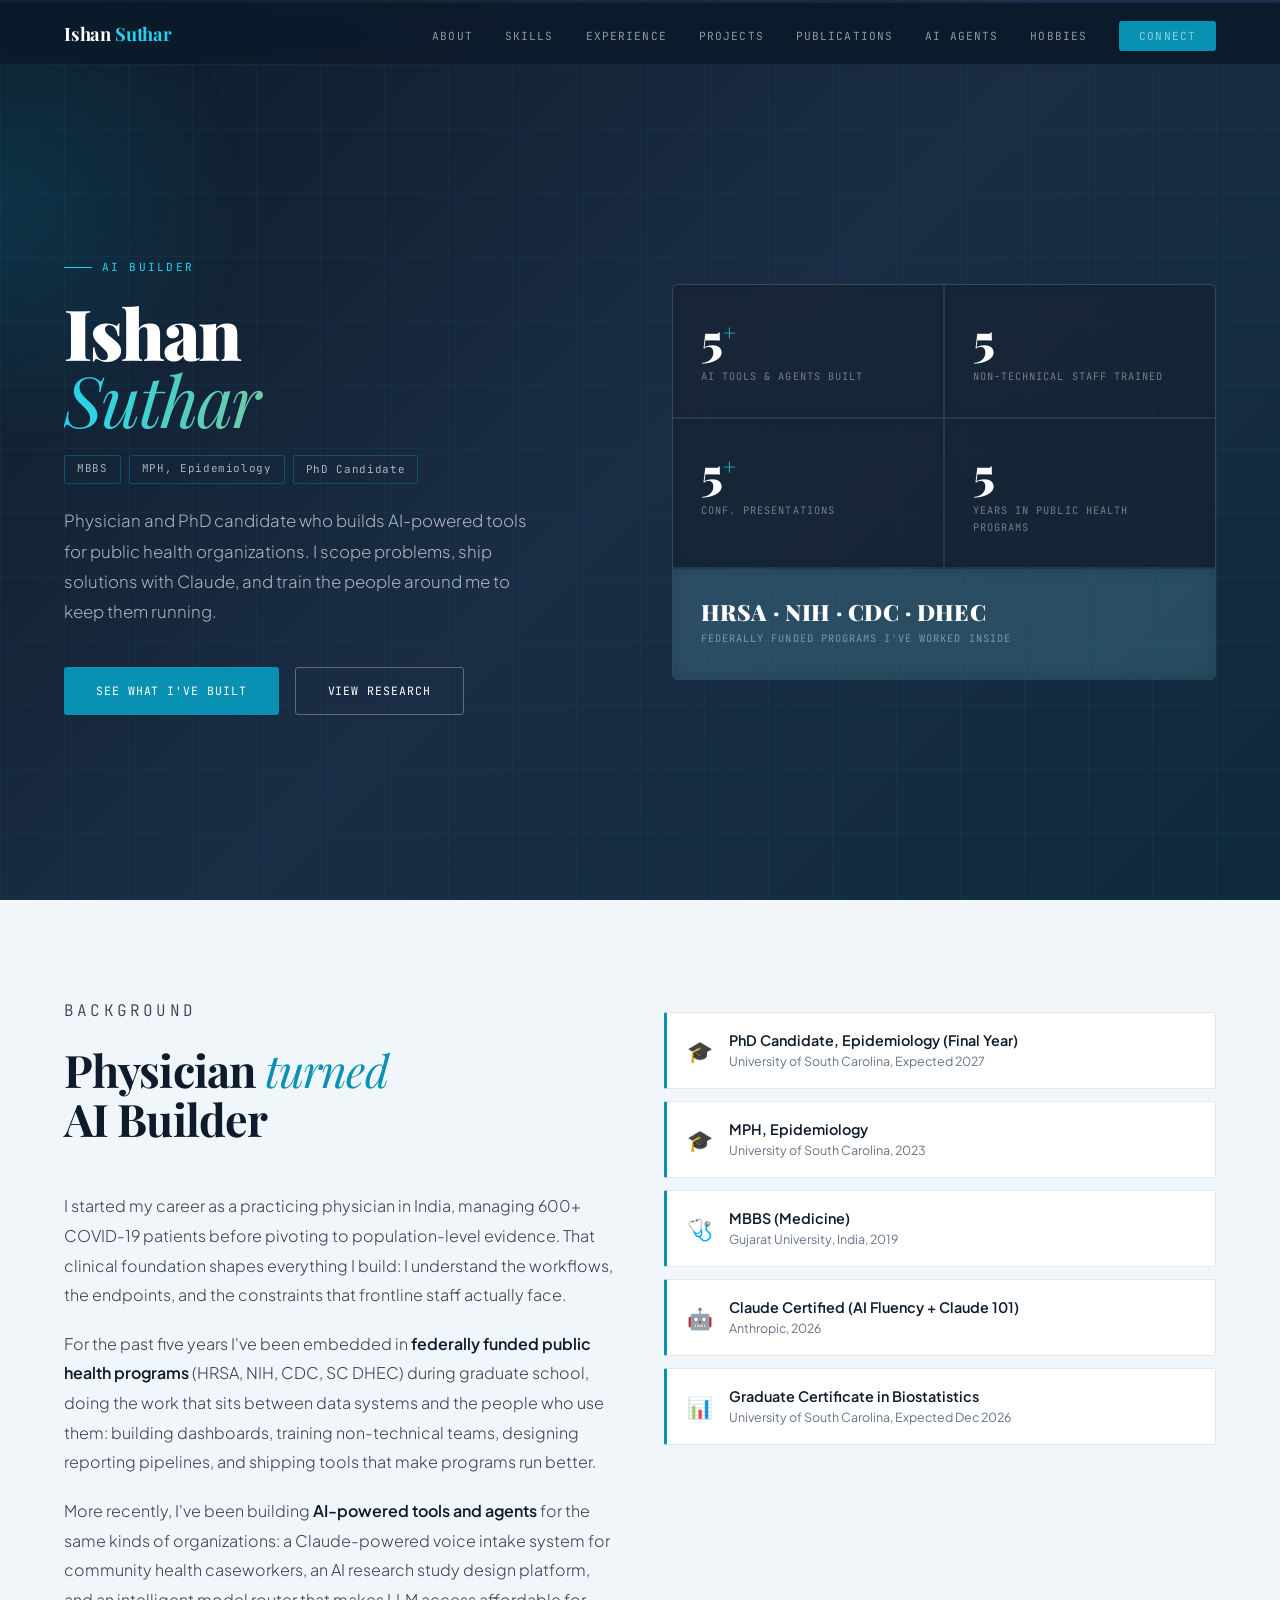
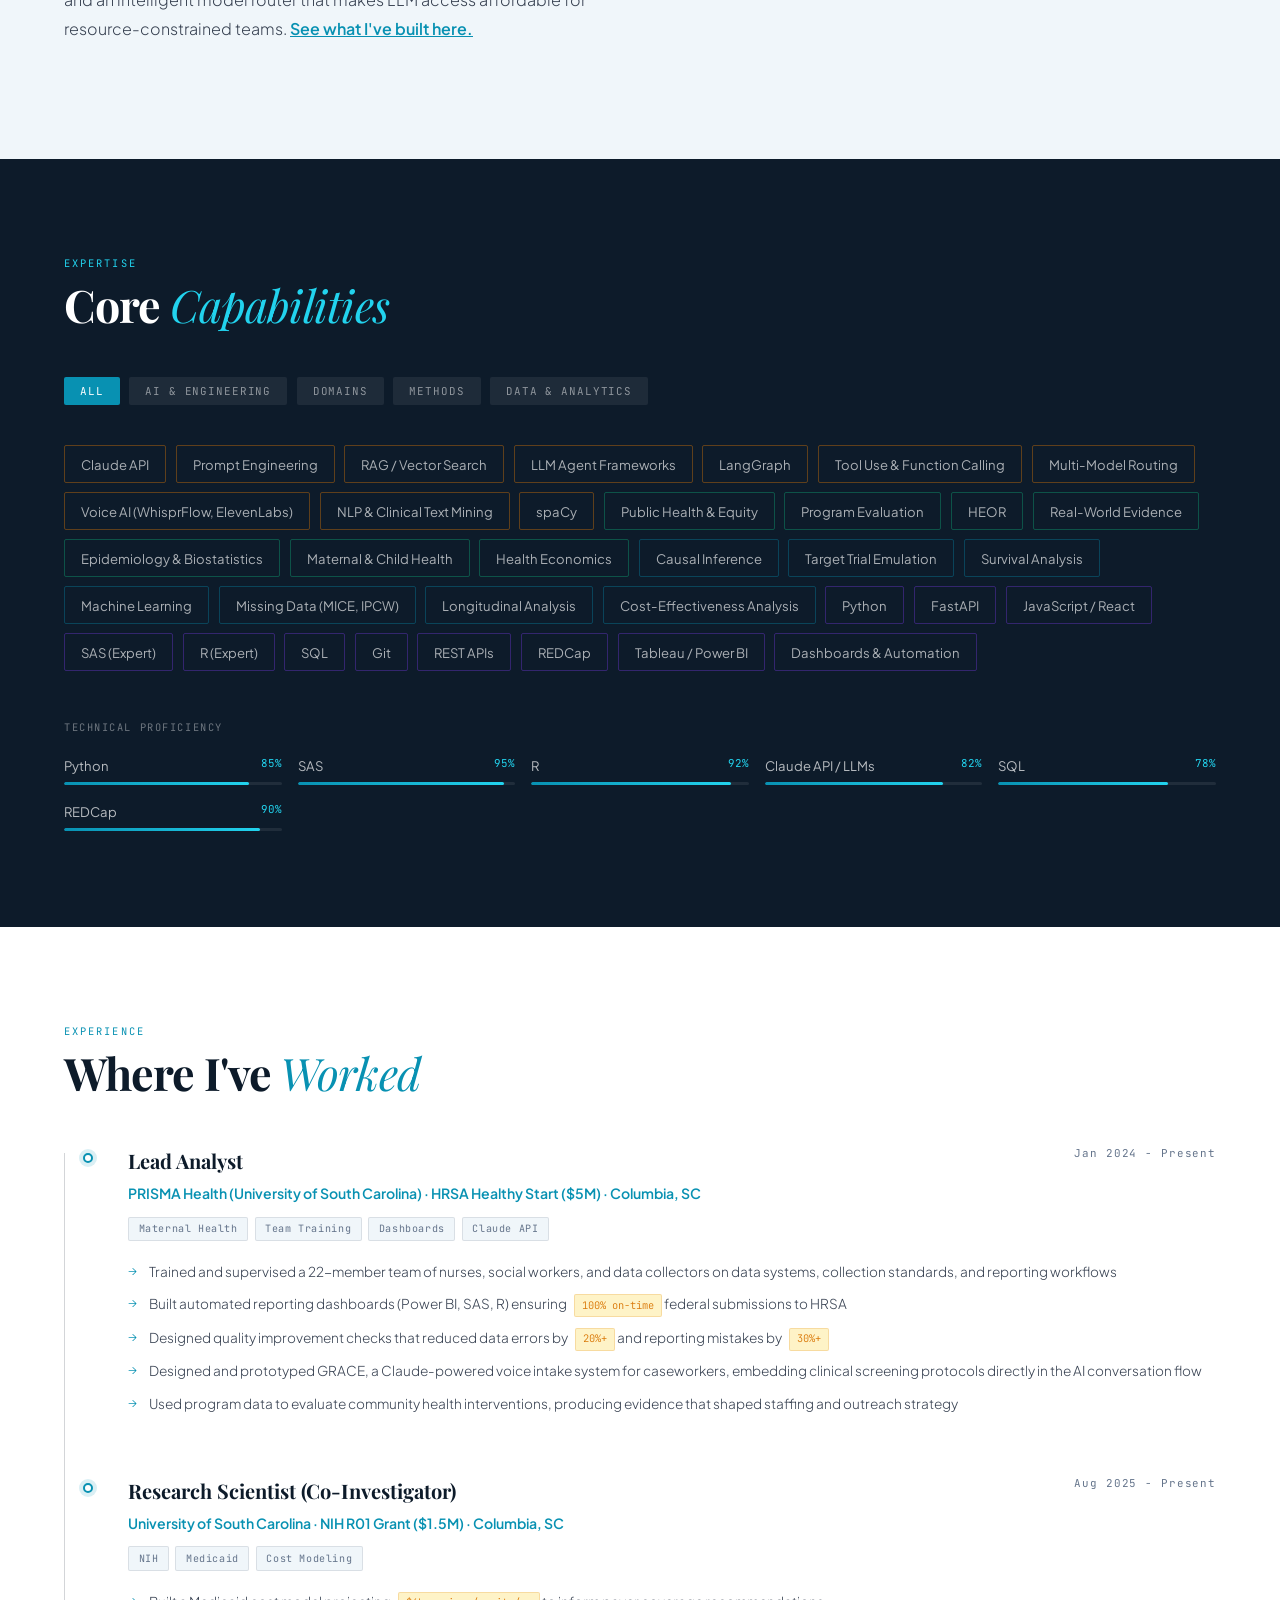
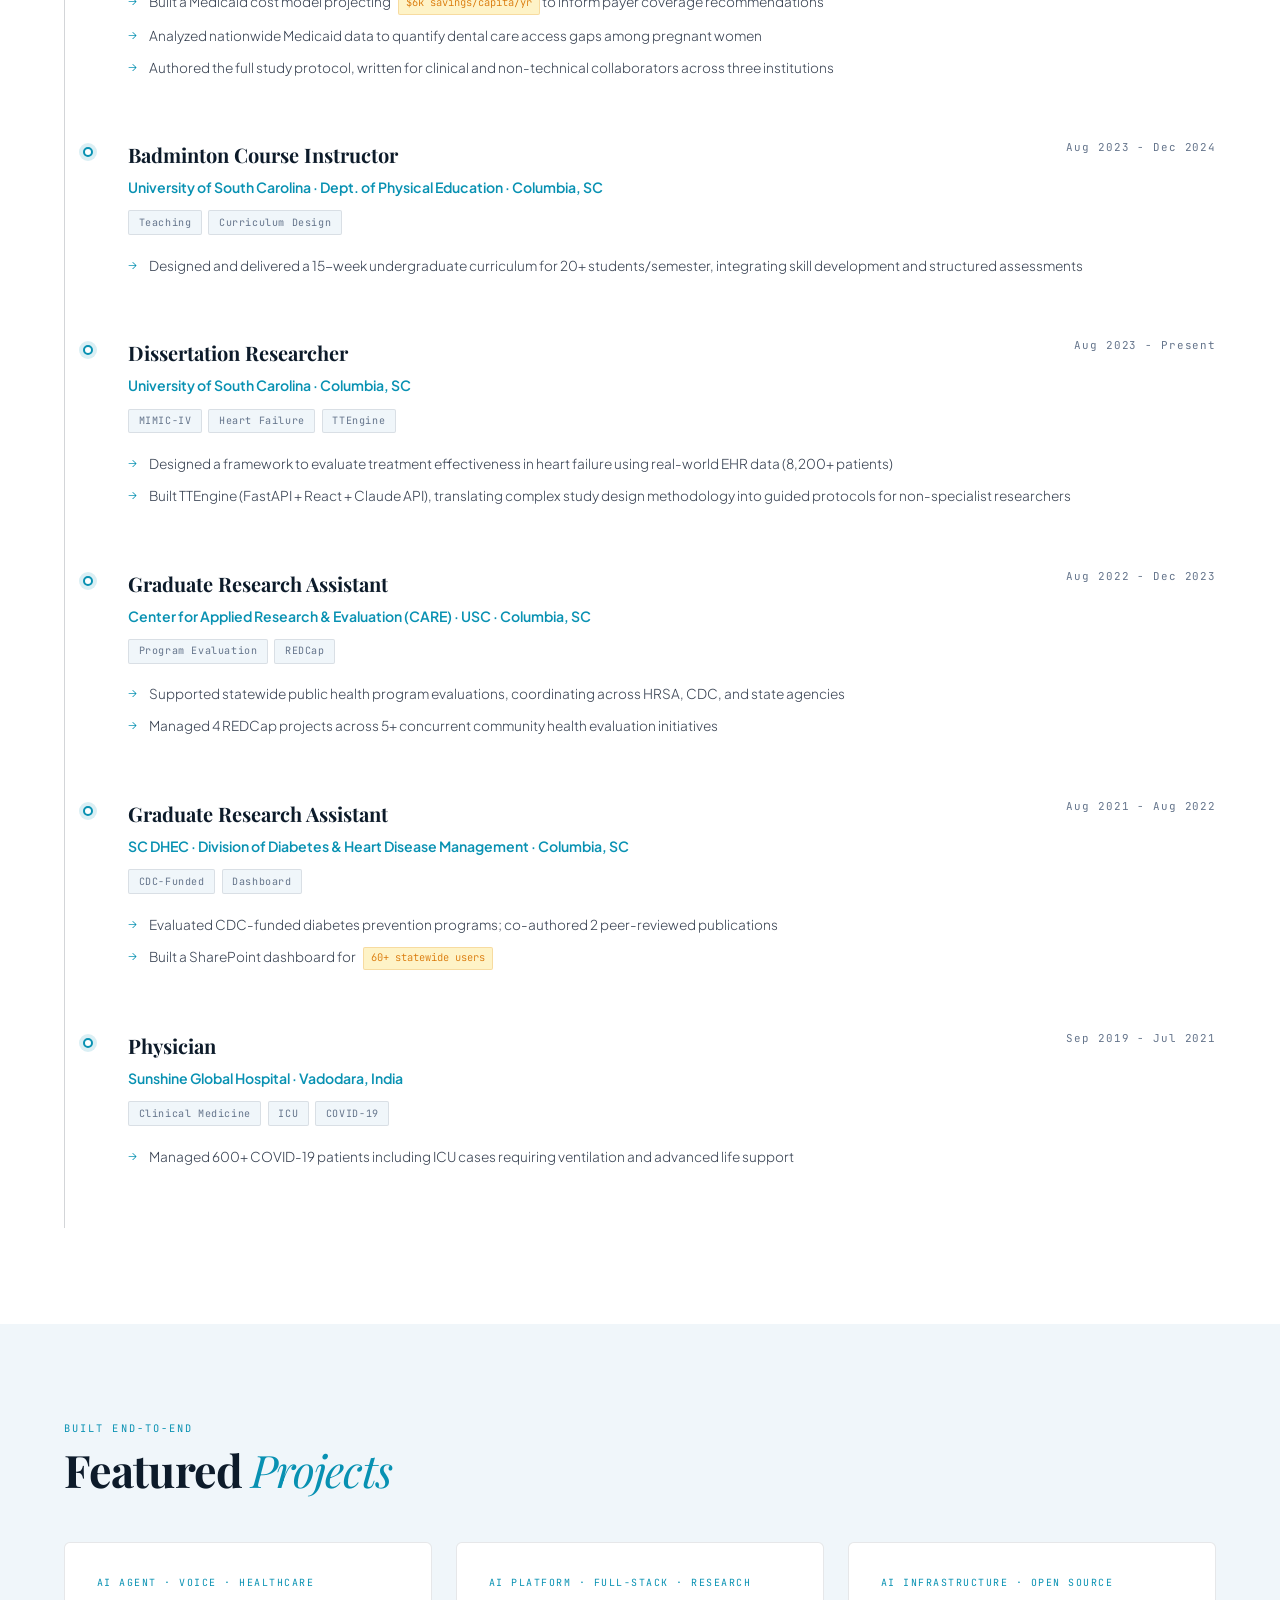
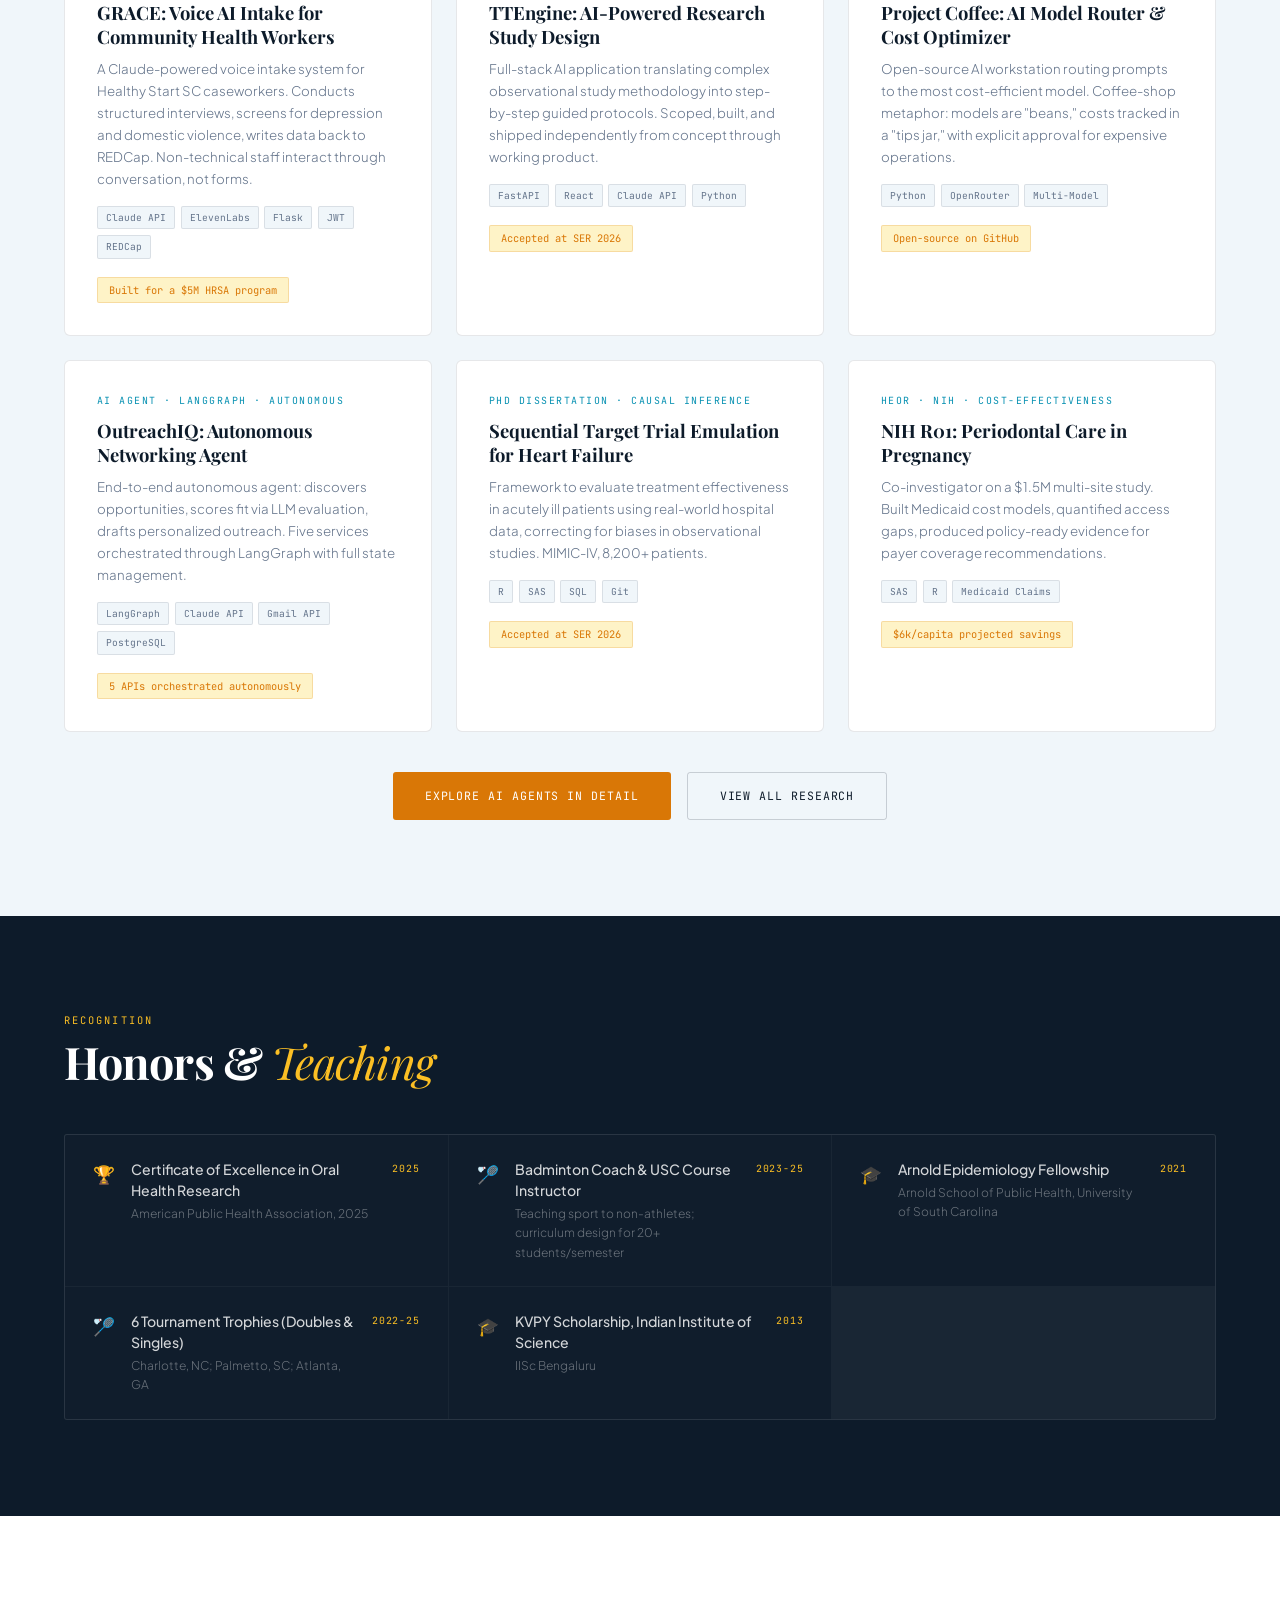
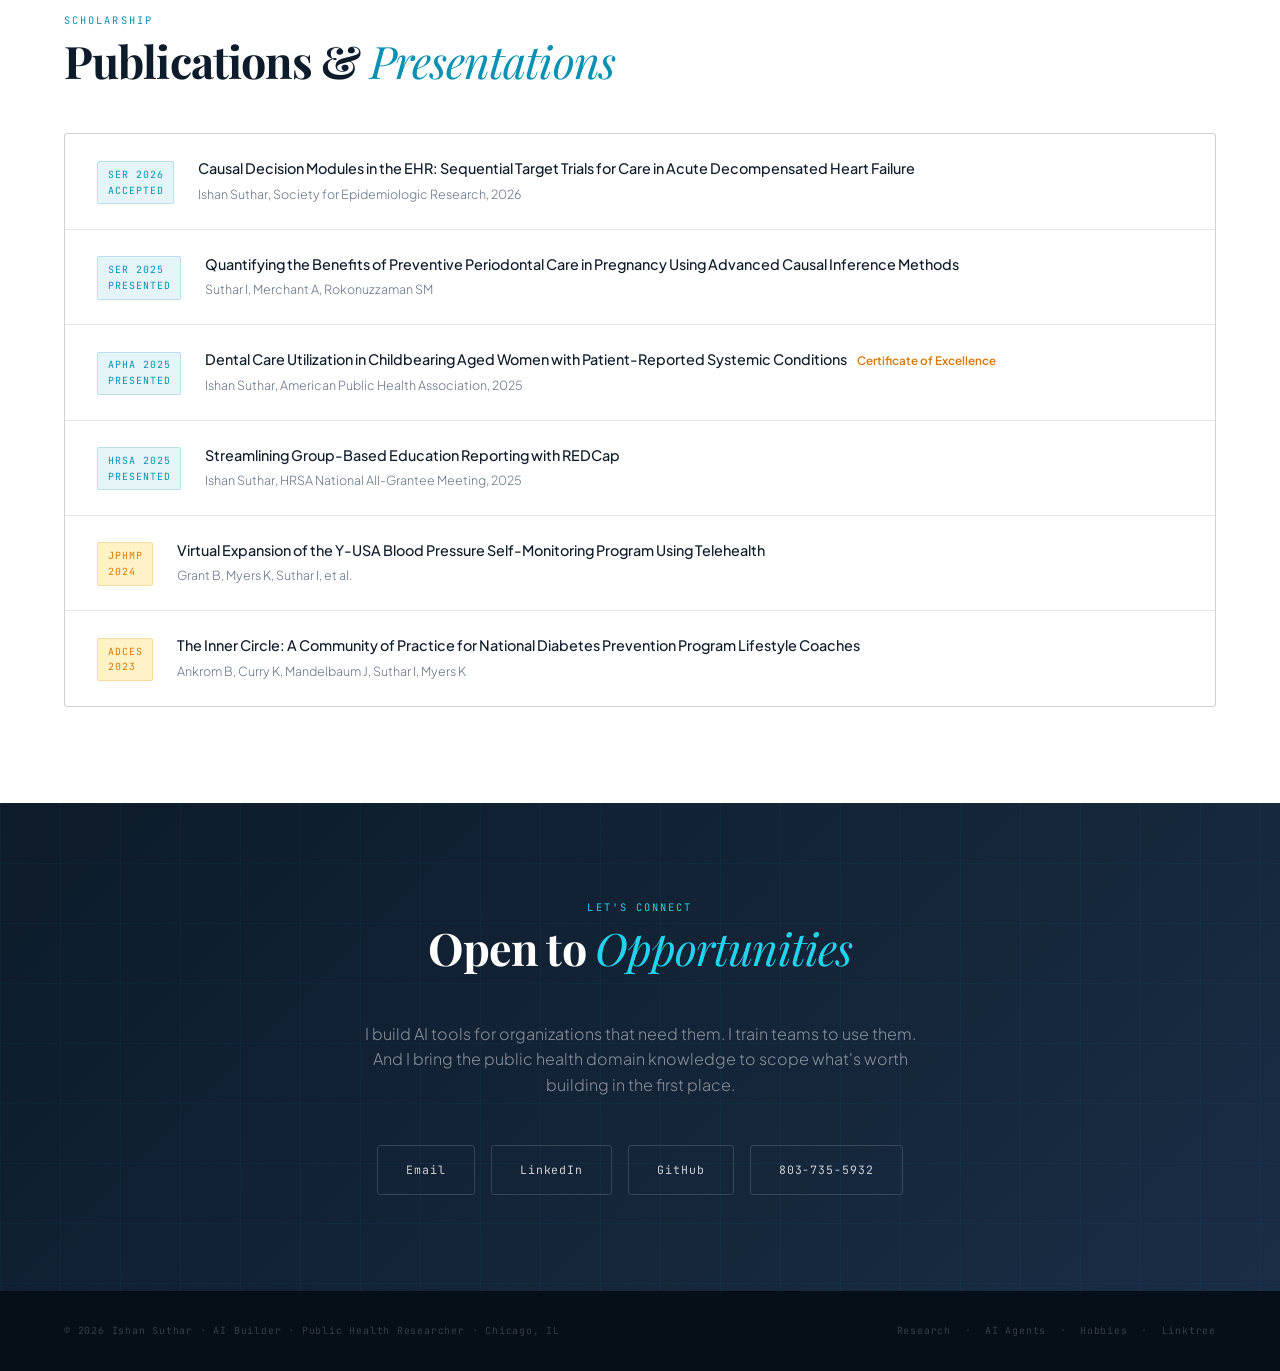
==== index.html @ 1b814067 "Update index.html" ====
<!DOCTYPE html>
<html lang="en">
<head>
  <meta charset="UTF-8"/>
  <meta name="viewport" content="width=device-width, initial-scale=1.0"/>
  <title>Ishan Suthar — AI Builder | Public Health Researcher | Physician</title>
  <link rel="preconnect" href="https://fonts.googleapis.com">
  <link href="https://fonts.googleapis.com/css2?family=Playfair+Display:ital,wght@0,400;0,700;0,900;1,400;1,700&family=Plus+Jakarta+Sans:wght@300;400;500;600&family=JetBrains+Mono:wght@300;400&display=swap" rel="stylesheet">
  <style>
    :root {
      --navy:   #0d1b2a;
      --navy-2: #132035;
      --navy-3: #1a2d45;
      --teal:   #0891b2;
      --teal-bright: #22d3ee;
      --teal-dim: #164e63;
      --gold:   #d97706;
      --gold-bright: #fbbf24;
      --gold-pale: #fef3c7;
      --paper:  #ffffff;
      --paper-2:#f0f6fa;
      --paper-3:#e2edf5;
      --ink:    #0d1b2a;
      --muted:  #64748b;
      --muted-2:#94a3b8;
      --border: rgba(13,27,42,0.1);
      --border-bright: rgba(13,27,42,0.18);
      --shadow-sm: 0 1px 8px rgba(13,27,42,0.07);
      --shadow:    0 4px 24px rgba(13,27,42,0.1);
      --shadow-lg: 0 12px 48px rgba(13,27,42,0.15);
    }

    *, *::before, *::after { box-sizing: border-box; margin:0; padding:0; }
    html { scroll-behavior: smooth; }
    body {
      font-family: 'Plus Jakarta Sans', sans-serif;
      background: var(--paper); color: var(--ink);
      line-height: 1.6; overflow-x: hidden;
    }

    /* ═══ SCROLL PROGRESS BAR ═══ */
    .scroll-progress {
      position:fixed; top:0; left:0; height:3px; z-index:300;
      background:linear-gradient(90deg, var(--teal), var(--teal-bright), var(--gold-bright));
      width:0; transition:width 0.1s linear;
    }

    /* ═══ NAV ═══ */
    nav {
      position:fixed; top:3px; left:0; right:0; z-index:200;
      display:flex; align-items:center; justify-content:space-between;
      padding:1rem 4rem;
      background:rgba(13,27,42,0.92); backdrop-filter:blur(20px) saturate(1.4);
      border-bottom:1px solid rgba(255,255,255,0.06);
      transition:padding 0.3s, background 0.3s;
    }
    nav.scrolled { padding:0.7rem 4rem; background:rgba(13,27,42,0.97); }
    .nav-logo {
      font-family:'Playfair Display',serif; font-weight:700; font-size:1.15rem;
      color:#fff; text-decoration:none; letter-spacing:-0.01em;
    }
    .nav-logo span { color:var(--teal-bright); }
    .nav-links { display:flex; gap:2rem; list-style:none; align-items:center; }
    .nav-links a {
      font-family:'JetBrains Mono',monospace; font-size:0.7rem; letter-spacing:0.1em;
      text-transform:uppercase; color:rgba(255,255,255,0.55); text-decoration:none;
      transition:color .2s; position:relative;
    }
    .nav-links a::after {
      content:''; position:absolute; bottom:-4px; left:0; width:0; height:1px;
      background:var(--teal-bright); transition:width .3s;
    }
    .nav-links a:hover { color:var(--teal-bright); }
    .nav-links a:hover::after { width:100%; }
    .nav-cta {
      padding:0.5rem 1.25rem; background:var(--teal); color:#fff; border-radius:3px;
      font-family:'JetBrains Mono',monospace; font-size:0.68rem; letter-spacing:0.08em;
      text-transform:uppercase; text-decoration:none; transition:all .25s;
    }
    .nav-cta:hover { background:var(--teal-bright); color:var(--navy); transform:translateY(-1px); box-shadow:0 4px 16px rgba(34,211,238,0.3); }

    /* Hamburger */
    .hamburger { display:none; flex-direction:column; gap:5px; cursor:pointer; z-index:210; padding:4px; }
    .hamburger span { width:24px; height:2px; background:#fff; transition:all .3s; border-radius:1px; }
    .hamburger.open span:nth-child(1) { transform:rotate(45deg) translate(5px,5px); }
    .hamburger.open span:nth-child(2) { opacity:0; }
    .hamburger.open span:nth-child(3) { transform:rotate(-45deg) translate(5px,-5px); }

    /* ═══ HERO ═══ */
    #hero {
      min-height:100vh;
      background:linear-gradient(135deg, var(--navy) 0%, var(--navy-3) 50%, #0f2a3d 100%);
      display:grid; grid-template-columns:1fr 1fr;
      align-items:center; padding:9rem 4rem 5rem;
      gap:4rem; position:relative; overflow:hidden;
    }
    #hero::before {
      content:''; position:absolute; inset:0;
      background-image:
        linear-gradient(rgba(8,145,178,0.08) 1px, transparent 1px),
        linear-gradient(90deg, rgba(8,145,178,0.08) 1px, transparent 1px);
      background-size:64px 64px;
      animation:gridFloat 20s linear infinite;
    }
    @keyframes gridFloat { 0%{background-position:0 0} 100%{background-position:64px 64px} }

    /* Cursor-following glow */
    .hero-glow {
      position:absolute; width:500px; height:500px; border-radius:50%;
      background:radial-gradient(circle, rgba(8,145,178,0.18) 0%, transparent 70%);
      pointer-events:none; transition:transform 0.6s cubic-bezier(0.25,0.1,0.25,1);
      transform:translate(-50%,-50%); will-change:transform;
    }

    .hero-text { position:relative; z-index:1; }
    .hero-eyebrow {
      display:inline-flex; align-items:center; gap:0.6rem;
      font-family:'JetBrains Mono',monospace; font-size:0.7rem;
      letter-spacing:0.2em; text-transform:uppercase; color:var(--teal-bright);
      margin-bottom:1.4rem; opacity:0; animation:slideUp .6s .2s forwards;
    }
    .hero-eyebrow::before { content:''; width:28px; height:1px; background:var(--teal-bright); }

    @keyframes slideUp {
      from { opacity:0; transform:translateY(20px); }
      to { opacity:1; transform:translateY(0); }
    }

    h1 {
      font-family:'Playfair Display',serif;
      font-size:clamp(3.2rem, 5.5vw, 5.5rem);
      font-weight:900; line-height:0.95; letter-spacing:-0.03em;
      color:#fff; margin-bottom:0.5rem;
      opacity:0; animation:slideUp .6s .35s forwards;
    }
    h1 em {
      display:block; font-style:italic; font-weight:400;
      background:linear-gradient(90deg, var(--teal-bright), var(--gold-bright));
      -webkit-background-clip:text; -webkit-text-fill-color:transparent;
      background-clip:text;
    }
    .hero-titles {
      display:flex; flex-wrap:wrap; gap:0.5rem; margin:1.4rem 0;
      opacity:0; animation:slideUp .6s .5s forwards;
    }
    .hero-badge {
      font-family:'JetBrains Mono',monospace; font-size:0.68rem; letter-spacing:0.06em;
      padding:0.3rem 0.75rem; border:1px solid rgba(8,145,178,0.4);
      border-radius:2px; color:rgba(255,255,255,0.65);
      transition:all .25s;
    }
    .hero-badge:hover { border-color:var(--teal-bright); color:#fff; background:rgba(8,145,178,0.15); }
    .hero-summary {
      font-size:1.05rem; line-height:1.8; color:rgba(255,255,255,0.65);
      font-weight:300; max-width:480px; margin-bottom:2.5rem;
      opacity:0; animation:slideUp .6s .6s forwards;
    }
    .hero-cta {
      display:flex; gap:1rem; flex-wrap:wrap;
      opacity:0; animation:slideUp .6s .7s forwards;
    }
    .btn {
      display:inline-flex; align-items:center; gap:0.5rem;
      padding:0.85rem 2rem; border-radius:3px;
      font-family:'JetBrains Mono',monospace; font-size:0.72rem;
      letter-spacing:0.08em; text-transform:uppercase;
      text-decoration:none; border:none; cursor:pointer; transition:all .25s;
    }
    .btn-primary { background:var(--teal); color:#fff; }
    .btn-primary:hover { background:var(--teal-bright); color:var(--navy); transform:translateY(-2px); box-shadow:0 6px 20px rgba(34,211,238,0.3); }
    .btn-outline { background:transparent; color:#fff; border:1.5px solid rgba(255,255,255,0.3); }
    .btn-outline:hover { border-color:var(--teal-bright); color:var(--teal-bright); transform:translateY(-2px); }
    .btn-gold { background:var(--gold); color:#fff; }
    .btn-gold:hover { background:var(--gold-bright); color:var(--navy); transform:translateY(-2px); box-shadow:0 6px 20px rgba(251,191,36,0.3); }

    /* Hero stats with 3D tilt */
    .hero-stats { position:relative; z-index:1; perspective:800px; opacity:0; animation:slideUp .8s .5s forwards; }
    .stats-grid {
      display:grid; grid-template-columns:1fr 1fr; gap:2px;
      background:rgba(255,255,255,0.06); border:1px solid rgba(255,255,255,0.08);
      border-radius:6px; overflow:hidden;
      transition:transform 0.4s cubic-bezier(0.25,0.1,0.25,1);
      transform-style:preserve-3d;
    }
    .stat {
      background:rgba(13,27,42,0.7); backdrop-filter:blur(8px);
      padding:2rem 1.75rem; transition:all .3s;
    }
    .stat:hover { background:rgba(8,145,178,0.2); }
    .stat-num {
      font-family:'Playfair Display',serif; font-size:2.8rem; font-weight:900;
      color:#fff; line-height:1;
    }
    .stat-num sup { font-size:1.4rem; color:var(--teal-bright); }
    .stat-label {
      font-family:'JetBrains Mono',monospace; font-size:0.65rem;
      letter-spacing:0.1em; text-transform:uppercase;
      color:rgba(255,255,255,0.4); margin-top:0.4rem;
    }
    .stat.wide { grid-column:1/-1; background:rgba(8,145,178,0.12); }
    .stat.wide .stat-num { font-size:1.4rem; letter-spacing:0.02em; }

    /* ═══ SECTIONS ═══ */
    section { padding:6rem 4rem; }
    .section-tag {
      font-family:'JetBrains Mono',monospace; font-size:0.65rem;
      letter-spacing:0.2em; text-transform:uppercase; color:var(--teal);
      margin-bottom:0.5rem;
    }
    h2 {
      font-family:'Playfair Display',serif;
      font-size:clamp(2rem,3.5vw,3rem); font-weight:700;
      letter-spacing:-0.02em; color:var(--ink); margin-bottom:3rem; line-height:1.1;
    }
    h2 em { font-style:italic; font-weight:400; color:var(--teal); }

    /* ═══ ABOUT ═══ */
    #about { background:var(--paper-2); }
    .about-grid { display:grid; grid-template-columns:1fr 1fr; gap:3rem; align-items:start; }
    .about-text p { font-size:1rem; line-height:1.85; color:#374151; font-weight:300; margin-bottom:1.2rem; }
    .about-text strong { color:var(--ink); font-weight:600; }
    .credential-row { display:flex; flex-direction:column; gap:0.75rem; margin-top:1rem; }
    .credential {
      display:flex; align-items:center; gap:1rem;
      padding:1rem 1.25rem; background:var(--paper);
      border:1px solid var(--border); border-left:3px solid var(--teal);
      border-radius:2px; transition:all .3s;
    }
    .credential:hover { box-shadow:var(--shadow); transform:translateX(4px); }
    .cred-title { font-weight:600; font-size:0.9rem; color:var(--ink); }
    .cred-sub { font-size:0.78rem; color:var(--muted); }
    .cred-icon { font-size:1.3rem; flex-shrink:0; }

    /* ═══ SKILLS ═══ */
    #skills { background:var(--navy); }
    #skills h2 { color:#fff; }
    #skills h2 em { color:var(--teal-bright); }
    #skills .section-tag { color:var(--teal-bright); }
    .skill-filter { display:flex; gap:0.6rem; flex-wrap:wrap; margin-bottom:2.5rem; }
    .filter-btn {
      padding:0.45rem 1rem; border-radius:2px;
      font-family:'JetBrains Mono',monospace; font-size:0.68rem;
      letter-spacing:0.08em; text-transform:uppercase; border:none; cursor:pointer;
      background:rgba(255,255,255,0.07); color:rgba(255,255,255,0.5); transition:all .25s;
    }
    .filter-btn.active, .filter-btn:hover { background:var(--teal); color:#fff; }
    .skills-wrap { display:flex; flex-wrap:wrap; gap:0.6rem; }
    .stag {
      padding:0.45rem 1rem; border:1px solid rgba(255,255,255,0.12); border-radius:2px;
      font-size:0.82rem; color:rgba(255,255,255,0.65); cursor:default;
      transition:all .3s cubic-bezier(0.25,0.1,0.25,1); position:relative;
    }
    .stag[data-cat="ai"] { border-color:rgba(217,119,6,0.4); }
    .stag[data-cat="methods"] { border-color:rgba(8,145,178,0.35); }
    .stag[data-cat="technical"] { border-color:rgba(124,58,237,0.35); }
    .stag[data-cat="domains"] { border-color:rgba(16,185,129,0.35); }
    .stag.hidden { opacity:0; pointer-events:none; transform:scale(0.85) translateY(8px); }
    .stag:hover { background:rgba(8,145,178,0.2); border-color:var(--teal-bright); color:#fff; transform:translateY(-2px); }
    .stag[data-cat="ai"]:hover { background:rgba(217,119,6,0.2); border-color:var(--gold-bright); }

    .proficiency-row { margin-top:3rem; }
    .prof-label {
      font-family:'JetBrains Mono',monospace; font-size:0.65rem;
      letter-spacing:0.15em; text-transform:uppercase; color:rgba(255,255,255,0.4); margin-bottom:1.2rem;
    }
    .prof-grid { display:grid; grid-template-columns:repeat(auto-fit,minmax(200px,1fr)); gap:1rem; }
    .prof-name { display:flex; justify-content:space-between; font-size:0.82rem; color:rgba(255,255,255,0.7); margin-bottom:0.4rem; }
    .prof-pct { font-family:'JetBrains Mono',monospace; font-size:0.68rem; color:var(--teal-bright); }
    .prof-bar { height:3px; background:rgba(255,255,255,0.08); border-radius:2px; overflow:hidden; }
    .prof-fill { height:100%; background:linear-gradient(90deg,var(--teal),var(--teal-bright)); border-radius:2px; width:0; transition:width 1.2s cubic-bezier(0.4,0,0.2,1); }

    /* ═══ EXPERIENCE ═══ */
    #experience { background:var(--paper); }
    .timeline { position:relative; padding-left:1.5rem; }
    .timeline::before { content:''; position:absolute; left:0; top:0.5rem; bottom:0; width:1px; background:var(--border-bright); }
    .job {
      position:relative; padding:0 0 3.5rem 2.5rem;
      opacity:0; transform:translateX(-16px); transition:all .55s ease;
    }
    .job.visible { opacity:1; transform:none; }
    .job::before {
      content:''; position:absolute; left:-5px; top:0.5rem;
      width:10px; height:10px; border-radius:50%;
      background:var(--paper); border:2px solid var(--teal);
      transition:all .3s;
    }
    .job.visible::before { box-shadow:0 0 0 4px rgba(8,145,178,0.15); }
    .job-meta-row { display:flex; justify-content:space-between; align-items:flex-start; flex-wrap:wrap; gap:0.5rem; margin-bottom:0.3rem; }
    .job-title { font-family:'Playfair Display',serif; font-size:1.25rem; font-weight:700; color:var(--ink); }
    .job-date { font-family:'JetBrains Mono',monospace; font-size:0.68rem; letter-spacing:0.08em; color:var(--muted); white-space:nowrap; }
    .job-org { font-size:0.88rem; color:var(--teal); font-weight:600; margin-bottom:0.75rem; }
    .job-tags { display:flex; gap:0.4rem; flex-wrap:wrap; margin-bottom:0.9rem; }
    .job-tag {
      font-family:'JetBrains Mono',monospace; font-size:0.63rem; letter-spacing:0.06em;
      padding:0.2rem 0.6rem; background:var(--paper-2); border:1px solid var(--border);
      border-radius:2px; color:var(--muted); transition:all .2s;
    }
    .job-tag:hover { border-color:var(--teal); color:var(--teal); }
    .job-bullets { list-style:none; }
    .job-bullets li {
      font-size:0.85rem; color:#374151; line-height:1.7; padding:0.28rem 0 0.28rem 1.3rem;
      position:relative; font-weight:300;
    }
    .job-bullets li::before { content:'\2192'; position:absolute; left:0; color:var(--teal); font-size:0.8rem; }
    .impact {
      display:inline-block; background:var(--gold-pale); color:var(--gold);
      border:1px solid rgba(217,119,6,0.2); border-radius:2px; padding:0.1rem 0.45rem;
      font-family:'JetBrains Mono',monospace; font-size:0.65rem; margin-left:0.3rem; vertical-align:middle;
    }

    /* ═══ PROJECTS — 3D tilt cards ═══ */
    #projects { background:var(--paper-2); }
    .projects-grid { display:grid; grid-template-columns:repeat(auto-fit,minmax(340px,1fr)); gap:1.5rem; }
    .pcard {
      background:var(--paper); border:1px solid var(--border);
      border-radius:6px; padding:2rem; position:relative;
      transition:all .35s cubic-bezier(0.25,0.1,0.25,1); overflow:hidden;
      transform-style:preserve-3d; perspective:600px;
    }
    .pcard::before {
      content:''; position:absolute; top:0; left:0;
      width:100%; height:3px;
      background:linear-gradient(90deg, var(--teal), var(--teal-bright));
      transform:scaleX(0); transform-origin:left; transition:transform .4s;
    }
    .pcard::after {
      content:''; position:absolute; inset:0; border-radius:6px;
      background:radial-gradient(circle at var(--mouse-x,50%) var(--mouse-y,50%), rgba(8,145,178,0.08) 0%, transparent 60%);
      opacity:0; transition:opacity .3s; pointer-events:none;
    }
    .pcard:hover { transform:translateY(-6px); box-shadow:var(--shadow-lg); }
    .pcard:hover::before { transform:scaleX(1); }
    .pcard:hover::after { opacity:1; }
    .pcard-type { font-family:'JetBrains Mono',monospace; font-size:0.62rem; letter-spacing:0.15em; text-transform:uppercase; color:var(--teal); margin-bottom:0.6rem; }
    .pcard-title { font-family:'Playfair Display',serif; font-size:1.15rem; font-weight:700; color:var(--ink); line-height:1.3; margin-bottom:0.6rem; }
    .pcard-desc { font-size:0.83rem; color:var(--muted); line-height:1.65; font-weight:300; margin-bottom:1rem; }
    .pcard-stack { display:flex; flex-wrap:wrap; gap:0.35rem; margin-bottom:1rem; }
    .pcard-tag {
      font-family:'JetBrains Mono',monospace; font-size:0.6rem; padding:0.2rem 0.5rem;
      background:var(--paper-2); border:1px solid var(--border); border-radius:2px; color:var(--muted);
      transition:all .2s;
    }
    .pcard:hover .pcard-tag { border-color:rgba(8,145,178,0.3); }
    .pcard-impact {
      display:inline-block; padding:0.25rem 0.7rem; background:var(--gold-pale);
      color:var(--gold); border:1px solid rgba(217,119,6,0.2); border-radius:2px;
      font-family:'JetBrains Mono',monospace; font-size:0.65rem;
    }

    /* ═══ HONORS ═══ */
    #honors { background:var(--navy); }
    #honors h2 { color:#fff; }
    #honors h2 em { color:var(--gold-bright); }
    #honors .section-tag { color:var(--gold-bright); }
    .honors-grid {
      display:grid; grid-template-columns:repeat(auto-fit,minmax(300px,1fr));
      gap:1px; background:rgba(255,255,255,0.05);
      border:1px solid rgba(255,255,255,0.07); border-radius:3px; overflow:hidden;
    }
    .honor-card {
      background:rgba(13,27,42,0.7); padding:1.5rem 1.75rem;
      display:flex; align-items:flex-start; gap:1rem;
      transition:all .3s;
    }
    .honor-card:hover { background:rgba(217,119,6,0.1); transform:translateX(4px); }
    .honor-year { font-family:'JetBrains Mono',monospace; font-size:0.62rem; letter-spacing:0.08em; color:var(--gold-bright); white-space:nowrap; margin-top:0.15rem; flex-shrink:0; }
    .honor-icon { font-size:1.1rem; flex-shrink:0; margin-top:0.05rem; }
    .honor-title { font-size:0.88rem; color:rgba(255,255,255,0.82); font-weight:500; line-height:1.5; }
    .honor-org { font-size:0.75rem; color:rgba(255,255,255,0.38); font-weight:300; margin-top:0.2rem; }

    /* ═══ PUBLICATIONS ═══ */
    #publications { background:var(--paper); }
    .pub-list { display:flex; flex-direction:column; gap:1px; background:var(--border); border:1px solid var(--border); border-radius:3px; overflow:hidden; }
    .pub-item {
      background:var(--paper); padding:1.5rem 2rem;
      display:grid; grid-template-columns:auto 1fr; gap:1.5rem; align-items:start;
      transition:all .25s;
    }
    .pub-item:hover { background:var(--paper-2); padding-left:2.4rem; }
    .pub-venue-badge {
      font-family:'JetBrains Mono',monospace; font-size:0.62rem; letter-spacing:0.1em;
      text-transform:uppercase; padding:0.3rem 0.6rem;
      border-radius:2px; white-space:nowrap; align-self:start; margin-top:0.15rem;
    }
    .badge-conf { background:rgba(8,145,178,0.1); color:var(--teal); border:1px solid rgba(8,145,178,0.2); }
    .badge-journal { background:var(--gold-pale); color:var(--gold); border:1px solid rgba(217,119,6,0.2); }
    .pub-title-text { font-size:0.9rem; color:var(--ink); font-weight:500; line-height:1.5; margin-bottom:0.3rem; }
    .pub-authors-text { font-size:0.78rem; color:var(--muted); font-weight:300; }
    .pub-award { display:inline-flex; align-items:center; gap:0.3rem; font-size:0.73rem; color:var(--gold); font-weight:600; margin-left:0.5rem; }

    /* ═══ CONTACT ═══ */
    #contact {
      background:linear-gradient(135deg, var(--navy) 0%, var(--navy-3) 100%);
      text-align:center; position:relative; overflow:hidden;
    }
    #contact::before {
      content:''; position:absolute; inset:0;
      background-image:linear-gradient(rgba(8,145,178,0.06) 1px, transparent 1px),linear-gradient(90deg,rgba(8,145,178,0.06) 1px, transparent 1px);
      background-size:60px 60px;
    }
    #contact h2 { color:#fff; position:relative; }
    #contact h2 em { color:var(--teal-bright); }
    #contact .section-tag { color:var(--teal-bright); position:relative; }
    .contact-sub { font-size:1rem; color:rgba(255,255,255,0.5); font-weight:300; max-width:560px; margin:0 auto 3rem; position:relative; }
    .contact-links { display:flex; gap:1rem; justify-content:center; flex-wrap:wrap; position:relative; }
    .contact-link {
      display:inline-flex; align-items:center; gap:0.6rem;
      padding:0.9rem 1.75rem; border:1px solid rgba(255,255,255,0.15);
      border-radius:3px; color:rgba(255,255,255,0.8); text-decoration:none;
      font-family:'JetBrains Mono',monospace; font-size:0.72rem; letter-spacing:0.08em;
      transition:all .25s;
    }
    .contact-link:hover { border-color:var(--teal-bright); color:var(--teal-bright); background:rgba(8,145,178,0.1); transform:translateY(-2px); }

    /* ═══ FOOTER ═══ */
    footer {
      background:#060e18; padding:2rem 4rem;
      display:flex; align-items:center; justify-content:space-between; flex-wrap:wrap; gap:1rem;
    }
    footer p { font-family:'JetBrains Mono',monospace; font-size:0.62rem; letter-spacing:0.08em; color:rgba(255,255,255,0.2); }
    footer a { color:rgba(255,255,255,0.2); text-decoration:none; transition:color .2s; }
    footer a:hover { color:var(--teal-bright); }

    /* ═══ ANIMATIONS ═══ */
    .fade-up { opacity:0; transform:translateY(24px); transition:opacity .6s ease,transform .6s ease; }
    .fade-up.visible { opacity:1; transform:none; }
    .fade-up.d1 { transition-delay:.1s; }
    .fade-up.d2 { transition-delay:.2s; }
    .fade-up.d3 { transition-delay:.3s; }

    /* ═══ MOBILE ═══ */
    @media(max-width:768px){
      nav { padding:1rem 1.5rem; }
      nav.scrolled { padding:0.7rem 1.5rem; }
      .nav-links { display:none; position:fixed; top:0; left:0; right:0; bottom:0; background:rgba(13,27,42,0.98); flex-direction:column; align-items:center; justify-content:center; gap:2.5rem; }
      .nav-links.open { display:flex; }
      .nav-links a { font-size:1rem; }
      .hamburger { display:flex; }
      #hero { grid-template-columns:1fr; padding:8rem 1.5rem 4rem; }
      section { padding:4rem 1.5rem; }
      .about-grid { grid-template-columns:1fr; }
      .projects-grid { grid-template-columns:1fr; }
      footer { padding:2rem 1.5rem; flex-direction:column; text-align:center; }
    }

    /* Reduced motion */
    @media(prefers-reduced-motion:reduce) {
      *, *::before, *::after { animation-duration:0.01ms !important; transition-duration:0.01ms !important; }
    }
  </style>
</head>
<body>

<!-- Scroll progress -->
<div class="scroll-progress" id="scrollProgress"></div>

<!-- NAV -->
<nav id="mainNav">
  <a href="#" class="nav-logo">Ishan <span>Suthar</span></a>
  <div class="hamburger" id="hamburger" onclick="this.classList.toggle('open');document.getElementById('navLinks').classList.toggle('open')">
    <span></span><span></span><span></span>
  </div>
  <ul class="nav-links" id="navLinks">
    <li><a href="#about">About</a></li>
    <li><a href="#skills">Skills</a></li>
    <li><a href="#experience">Experience</a></li>
    <li><a href="#projects">Projects</a></li>
    <li><a href="#publications">Publications</a></li>
    <li><a href="ai-agents.html">AI Agents</a></li>
    <li><a href="hobbies.html">Hobbies</a></li>
    <li><a href="https://linktr.ee/i.ishan.2812" target="_blank" class="nav-cta">Connect</a></li>
  </ul>
</nav>

<!-- HERO -->
<section id="hero">
  <div class="hero-glow" id="heroGlow"></div>
  <div class="hero-text">
    <div class="hero-eyebrow">AI Builder</div>
    <h1>Ishan<br><em>Suthar</em></h1>
    <div class="hero-titles">
      <span class="hero-badge">MBBS</span>
      <span class="hero-badge">MPH, Epidemiology</span>
      <span class="hero-badge">PhD Candidate</span>
    </div>
    <p class="hero-summary">
      Physician and PhD candidate who builds AI-powered tools for public health organizations. I scope problems, ship solutions with Claude, and train the people around me to keep them running.
    </p>
    <div class="hero-cta">
      <a href="ai-agents.html" class="btn btn-primary">See What I've Built</a>
      <a href="research.html" class="btn btn-outline">View Research</a>
    </div>
  </div>
  <div class="hero-stats">
    <div class="stats-grid" id="statsGrid">
      <div class="stat">
        <div class="stat-num" data-count="6"><sup>+</sup></div>
        <div class="stat-label">AI Tools & Agents Built</div>
      </div>
      <div class="stat">
        <div class="stat-num" data-count="22"></div>
        <div class="stat-label">Non-Technical Staff Trained</div>
      </div>
      <div class="stat">
        <div class="stat-num" data-count="5"><sup>+</sup></div>
        <div class="stat-label">Conf. Presentations</div>
      </div>
      <div class="stat">
        <div class="stat-num" data-count="5"></div>
        <div class="stat-label">Years in Public Health Programs</div>
      </div>
      <div class="stat wide">
        <div class="stat-num">HRSA &middot; NIH &middot; CDC &middot; DHEC</div>
        <div class="stat-label">Federally funded programs I've worked inside</div>
      </div>
    </div>
  </div>
</section>

<!-- ABOUT -->
<section id="about">
  <div class="about-grid">
    <div class="about-text fade-up">
      <p class="section-tag">Background</p>
      <h2>Physician <em>turned</em><br>AI Builder</h2>
      <p>I started my career as a practicing physician in India, managing 600+ COVID-19 patients before pivoting to population-level evidence. That clinical foundation shapes everything I build: I understand the workflows, the endpoints, and the constraints that frontline staff actually face.</p>
      <p>For the past five years I've been embedded in <strong>federally funded public health programs</strong> (HRSA, NIH, CDC, SC DHEC) during graduate school, doing the work that sits between data systems and the people who use them: building dashboards, training non-technical teams, designing reporting pipelines, and shipping tools that make programs run better.</p>
      <p>More recently, I've been building <strong>AI-powered tools and agents</strong> for the same kinds of organizations: a Claude-powered voice intake system for community health caseworkers, an AI research study design platform, and an intelligent model router that makes LLM access affordable for resource-constrained teams. <a href="ai-agents.html" style="color:var(--teal);font-weight:600;">See what I've built here.</a></p>
    </div>
    <div class="fade-up d1">
      <div class="credential-row">
        <div class="credential"><span class="cred-icon">🎓</span><div><div class="cred-title">PhD Candidate, Epidemiology (Final Year)</div><div class="cred-sub">University of South Carolina, Expected 2027</div></div></div>
        <div class="credential"><span class="cred-icon">🎓</span><div><div class="cred-title">MPH, Epidemiology</div><div class="cred-sub">University of South Carolina, 2023</div></div></div>
        <div class="credential"><span class="cred-icon">🩺</span><div><div class="cred-title">MBBS (Medicine)</div><div class="cred-sub">Gujarat University, India, 2019</div></div></div>
        <div class="credential"><span class="cred-icon">🤖</span><div><div class="cred-title">Claude Certified (AI Fluency + Claude 101)</div><div class="cred-sub">Anthropic, 2026</div></div></div>
        <div class="credential"><span class="cred-icon">📊</span><div><div class="cred-title">Graduate Certificate in Biostatistics</div><div class="cred-sub">University of South Carolina, Expected Dec 2026</div></div></div>
      </div>
    </div>
  </div>
</section>

<!-- SKILLS -->
<section id="skills">
  <p class="section-tag">Expertise</p>
  <h2 style="color:#fff">Core <em>Capabilities</em></h2>
  <div class="skill-filter">
    <button class="filter-btn active" data-filter="all">All</button>
    <button class="filter-btn" data-filter="ai">AI & Engineering</button>
    <button class="filter-btn" data-filter="domains">Domains</button>
    <button class="filter-btn" data-filter="methods">Methods</button>
    <button class="filter-btn" data-filter="technical">Data & Analytics</button>
  </div>
  <div class="skills-wrap">
    <span class="stag" data-cat="ai">Claude API</span>
    <span class="stag" data-cat="ai">Prompt Engineering</span>
    <span class="stag" data-cat="ai">RAG / Vector Search</span>
    <span class="stag" data-cat="ai">LLM Agent Frameworks</span>
    <span class="stag" data-cat="ai">LangGraph</span>
    <span class="stag" data-cat="ai">Tool Use & Function Calling</span>
    <span class="stag" data-cat="ai">Multi-Model Routing</span>
    <span class="stag" data-cat="ai">Voice AI (WhisprFlow, ElevenLabs)</span>
    <span class="stag" data-cat="ai">NLP & Clinical Text Mining</span>
    <span class="stag" data-cat="ai">spaCy</span>
    <span class="stag" data-cat="domains">Public Health & Equity</span>
    <span class="stag" data-cat="domains">Program Evaluation</span>
    <span class="stag" data-cat="domains">HEOR</span>
    <span class="stag" data-cat="domains">Real-World Evidence</span>
    <span class="stag" data-cat="domains">Epidemiology & Biostatistics</span>
    <span class="stag" data-cat="domains">Maternal & Child Health</span>
    <span class="stag" data-cat="domains">Health Economics</span>
    <span class="stag" data-cat="methods">Causal Inference</span>
    <span class="stag" data-cat="methods">Target Trial Emulation</span>
    <span class="stag" data-cat="methods">Survival Analysis</span>
    <span class="stag" data-cat="methods">Machine Learning</span>
    <span class="stag" data-cat="methods">Missing Data (MICE, IPCW)</span>
    <span class="stag" data-cat="methods">Longitudinal Analysis</span>
    <span class="stag" data-cat="methods">Cost-Effectiveness Analysis</span>
    <span class="stag" data-cat="technical">Python</span>
    <span class="stag" data-cat="technical">FastAPI</span>
    <span class="stag" data-cat="technical">JavaScript / React</span>
    <span class="stag" data-cat="technical">SAS (Expert)</span>
    <span class="stag" data-cat="technical">R (Expert)</span>
    <span class="stag" data-cat="technical">SQL</span>
    <span class="stag" data-cat="technical">Git</span>
    <span class="stag" data-cat="technical">REST APIs</span>
    <span class="stag" data-cat="technical">REDCap</span>
    <span class="stag" data-cat="technical">Tableau / Power BI</span>
    <span class="stag" data-cat="technical">Dashboards & Automation</span>
  </div>
  <div class="proficiency-row">
    <div class="prof-label">Technical Proficiency</div>
    <div class="prof-grid">
      <div class="prof-item"><div class="prof-name"><span>Python</span><span class="prof-pct">85%</span></div><div class="prof-bar"><div class="prof-fill" data-w="85"></div></div></div>
      <div class="prof-item"><div class="prof-name"><span>SAS</span><span class="prof-pct">95%</span></div><div class="prof-bar"><div class="prof-fill" data-w="95"></div></div></div>
      <div class="prof-item"><div class="prof-name"><span>R</span><span class="prof-pct">92%</span></div><div class="prof-bar"><div class="prof-fill" data-w="92"></div></div></div>
      <div class="prof-item"><div class="prof-name"><span>Claude API / LLMs</span><span class="prof-pct">82%</span></div><div class="prof-bar"><div class="prof-fill" data-w="82"></div></div></div>
      <div class="prof-item"><div class="prof-name"><span>SQL</span><span class="prof-pct">78%</span></div><div class="prof-bar"><div class="prof-fill" data-w="78"></div></div></div>
      <div class="prof-item"><div class="prof-name"><span>REDCap</span><span class="prof-pct">90%</span></div><div class="prof-bar"><div class="prof-fill" data-w="90"></div></div></div>
    </div>
  </div>
</section>

<!-- EXPERIENCE -->
<section id="experience">
  <p class="section-tag">Experience</p>
  <h2>Where I've <em>Worked</em></h2>
  <div class="timeline">
    <div class="job"><div class="job-meta-row"><div class="job-title">Lead Analyst</div><div class="job-date">Jan 2024 - Present</div></div><div class="job-org">PRISMA Health (University of South Carolina) &middot; HRSA Healthy Start ($5M) &middot; Columbia, SC</div><div class="job-tags"><span class="job-tag">Maternal Health</span><span class="job-tag">Team Training</span><span class="job-tag">Dashboards</span><span class="job-tag">Claude API</span></div><ul class="job-bullets"><li>Trained and supervised a 22-member team of nurses, social workers, and data collectors on data systems, collection standards, and reporting workflows</li><li>Built automated reporting dashboards (Power BI, SAS, R) ensuring <span class="impact">100% on-time</span> federal submissions to HRSA</li><li>Designed quality improvement checks that reduced data errors by <span class="impact">20%+</span> and reporting mistakes by <span class="impact">30%+</span></li><li>Designed and prototyped GRACE, a Claude-powered voice intake system for caseworkers, embedding clinical screening protocols directly in the AI conversation flow</li><li>Used program data to evaluate community health interventions, producing evidence that shaped staffing and outreach strategy</li></ul></div>
    <div class="job"><div class="job-meta-row"><div class="job-title">Research Scientist (Co-Investigator)</div><div class="job-date">Aug 2025 - Present</div></div><div class="job-org">University of South Carolina &middot; NIH R01 Grant ($1.5M) &middot; Columbia, SC</div><div class="job-tags"><span class="job-tag">NIH</span><span class="job-tag">Medicaid</span><span class="job-tag">Cost Modeling</span></div><ul class="job-bullets"><li>Built a Medicaid cost model projecting <span class="impact">$6k savings/capita/yr</span> to inform payer coverage recommendations</li><li>Analyzed nationwide Medicaid data to quantify dental care access gaps among pregnant women</li><li>Authored the full study protocol, written for clinical and non-technical collaborators across three institutions</li></ul></div>
    <div class="job"><div class="job-meta-row"><div class="job-title">Badminton Course Instructor</div><div class="job-date">Aug 2023 - Dec 2024</div></div><div class="job-org">University of South Carolina &middot; Dept. of Physical Education &middot; Columbia, SC</div><div class="job-tags"><span class="job-tag">Teaching</span><span class="job-tag">Curriculum Design</span></div><ul class="job-bullets"><li>Designed and delivered a 15-week undergraduate curriculum for 20+ students/semester, integrating skill development and structured assessments</li></ul></div>
    <div class="job"><div class="job-meta-row"><div class="job-title">Dissertation Researcher</div><div class="job-date">Aug 2023 - Present</div></div><div class="job-org">University of South Carolina &middot; Columbia, SC</div><div class="job-tags"><span class="job-tag">MIMIC-IV</span><span class="job-tag">Heart Failure</span><span class="job-tag">TTEngine</span></div><ul class="job-bullets"><li>Designed a framework to evaluate treatment effectiveness in heart failure using real-world EHR data (8,200+ patients)</li><li>Built TTEngine (FastAPI + React + Claude API), translating complex study design methodology into guided protocols for non-specialist researchers</li></ul></div>
    <div class="job"><div class="job-meta-row"><div class="job-title">Graduate Research Assistant</div><div class="job-date">Aug 2022 - Dec 2023</div></div><div class="job-org">Center for Applied Research & Evaluation (CARE) &middot; USC &middot; Columbia, SC</div><div class="job-tags"><span class="job-tag">Program Evaluation</span><span class="job-tag">REDCap</span></div><ul class="job-bullets"><li>Supported statewide public health program evaluations, coordinating across HRSA, CDC, and state agencies</li><li>Managed 4 REDCap projects across 5+ concurrent community health evaluation initiatives</li></ul></div>
    <div class="job"><div class="job-meta-row"><div class="job-title">Graduate Research Assistant</div><div class="job-date">Aug 2021 - Aug 2022</div></div><div class="job-org">SC DHEC &middot; Division of Diabetes & Heart Disease Management &middot; Columbia, SC</div><div class="job-tags"><span class="job-tag">CDC-Funded</span><span class="job-tag">Dashboard</span></div><ul class="job-bullets"><li>Evaluated CDC-funded diabetes prevention programs; co-authored 2 peer-reviewed publications</li><li>Built a SharePoint dashboard for <span class="impact">60+ statewide users</span></li></ul></div>
    <div class="job"><div class="job-meta-row"><div class="job-title">Physician</div><div class="job-date">Sep 2019 - Jul 2021</div></div><div class="job-org">Sunshine Global Hospital &middot; Vadodara, India</div><div class="job-tags"><span class="job-tag">Clinical Medicine</span><span class="job-tag">ICU</span><span class="job-tag">COVID-19</span></div><ul class="job-bullets"><li>Managed 600+ COVID-19 patients including ICU cases requiring ventilation and advanced life support</li></ul></div>
  </div>
</section>

<!-- FEATURED PROJECTS -->
<section id="projects">
  <p class="section-tag">Built End-to-End</p>
  <h2>Featured <em>Projects</em></h2>
  <div class="projects-grid">
    <div class="pcard fade-up"><div class="pcard-type">AI Agent &middot; Voice &middot; Healthcare</div><div class="pcard-title">GRACE: Voice AI Intake for Community Health Workers</div><div class="pcard-desc">A Claude-powered voice intake system for Healthy Start SC caseworkers. Conducts structured interviews, screens for depression and domestic violence, writes data back to REDCap. Non-technical staff interact through conversation, not forms.</div><div class="pcard-stack"><span class="pcard-tag">Claude API</span><span class="pcard-tag">ElevenLabs</span><span class="pcard-tag">Flask</span><span class="pcard-tag">JWT</span><span class="pcard-tag">REDCap</span></div><span class="pcard-impact">Built for a $5M HRSA program</span></div>
    <div class="pcard fade-up d1"><div class="pcard-type">AI Platform &middot; Full-Stack &middot; Research</div><div class="pcard-title">TTEngine: AI-Powered Research Study Design</div><div class="pcard-desc">Full-stack AI application translating complex observational study methodology into step-by-step guided protocols. Scoped, built, and shipped independently from concept through working product.</div><div class="pcard-stack"><span class="pcard-tag">FastAPI</span><span class="pcard-tag">React</span><span class="pcard-tag">Claude API</span><span class="pcard-tag">Python</span></div><span class="pcard-impact">Accepted at SER 2026</span></div>
    <div class="pcard fade-up d2"><div class="pcard-type">AI Infrastructure &middot; Open Source</div><div class="pcard-title">Project Coffee: AI Model Router & Cost Optimizer</div><div class="pcard-desc">Open-source AI workstation routing prompts to the most cost-efficient model. Coffee-shop metaphor: models are "beans," costs tracked in a "tips jar," with explicit approval for expensive operations.</div><div class="pcard-stack"><span class="pcard-tag">Python</span><span class="pcard-tag">OpenRouter</span><span class="pcard-tag">Multi-Model</span></div><span class="pcard-impact">Open-source on GitHub</span></div>
    <div class="pcard fade-up"><div class="pcard-type">AI Agent &middot; LangGraph &middot; Autonomous</div><div class="pcard-title">OutreachIQ: Autonomous Networking Agent</div><div class="pcard-desc">End-to-end autonomous agent: discovers opportunities, scores fit via LLM evaluation, drafts personalized outreach. Five services orchestrated through LangGraph with full state management.</div><div class="pcard-stack"><span class="pcard-tag">LangGraph</span><span class="pcard-tag">Claude API</span><span class="pcard-tag">Gmail API</span><span class="pcard-tag">PostgreSQL</span></div><span class="pcard-impact">5 APIs orchestrated autonomously</span></div>
    <div class="pcard fade-up d1"><div class="pcard-type">PhD Dissertation &middot; Causal Inference</div><div class="pcard-title">Sequential Target Trial Emulation for Heart Failure</div><div class="pcard-desc">Framework to evaluate treatment effectiveness in acutely ill patients using real-world hospital data, correcting for biases in observational studies. MIMIC-IV, 8,200+ patients.</div><div class="pcard-stack"><span class="pcard-tag">R</span><span class="pcard-tag">SAS</span><span class="pcard-tag">SQL</span><span class="pcard-tag">Git</span></div><span class="pcard-impact">Accepted at SER 2026</span></div>
    <div class="pcard fade-up d2"><div class="pcard-type">HEOR &middot; NIH &middot; Cost-Effectiveness</div><div class="pcard-title">NIH R01: Periodontal Care in Pregnancy</div><div class="pcard-desc">Co-investigator on a $1.5M multi-site study. Built Medicaid cost models, quantified access gaps, produced policy-ready evidence for payer coverage recommendations.</div><div class="pcard-stack"><span class="pcard-tag">SAS</span><span class="pcard-tag">R</span><span class="pcard-tag">Medicaid Claims</span></div><span class="pcard-impact">$6k/capita projected savings</span></div>
  </div>
  <div style="text-align:center;margin-top:2.5rem;display:flex;gap:1rem;justify-content:center;flex-wrap:wrap;">
    <a href="ai-agents.html" class="btn btn-gold" style="color:#fff">Explore AI Agents in Detail</a>
    <a href="research.html" class="btn btn-outline" style="color:var(--ink);border-color:var(--border-bright)">View All Research</a>
  </div>
</section>

<!-- HONORS -->
<section id="honors">
  <p class="section-tag">Recognition</p>
  <h2>Honors & <em style="color:var(--gold-bright)">Teaching</em></h2>
  <div class="honors-grid">
    <div class="honor-card fade-up"><span class="honor-icon">🏆</span><div><div class="honor-title">Certificate of Excellence in Oral Health Research</div><div class="honor-org">American Public Health Association, 2025</div></div><span class="honor-year">2025</span></div>
    <div class="honor-card fade-up"><span class="honor-icon">🏸</span><div><div class="honor-title">Badminton Coach &amp; USC Course Instructor</div><div class="honor-org">Teaching sport to non-athletes; curriculum design for 20+ students/semester</div></div><span class="honor-year">2023-25</span></div>
    <div class="honor-card fade-up"><span class="honor-icon">🎓</span><div><div class="honor-title">Arnold Epidemiology Fellowship</div><div class="honor-org">Arnold School of Public Health, University of South Carolina</div></div><span class="honor-year">2021</span></div>
    <div class="honor-card fade-up"><span class="honor-icon">🏸</span><div><div class="honor-title">6 Tournament Trophies (Doubles &amp; Singles)</div><div class="honor-org">Charlotte, NC; Palmetto, SC; Atlanta, GA</div></div><span class="honor-year">2022-25</span></div>
    <div class="honor-card fade-up"><span class="honor-icon">🎓</span><div><div class="honor-title">KVPY Scholarship, Indian Institute of Science</div><div class="honor-org">IISc Bengaluru</div></div><span class="honor-year">2013</span></div>
  </div>
</section>

<!-- PUBLICATIONS -->
<section id="publications">
  <p class="section-tag">Scholarship</p>
  <h2>Publications & <em>Presentations</em></h2>
  <div class="pub-list">
    <div class="pub-item fade-up"><span class="pub-venue-badge badge-conf">SER 2026<br>Accepted</span><div><div class="pub-title-text">Causal Decision Modules in the EHR: Sequential Target Trials for Care in Acute Decompensated Heart Failure</div><div class="pub-authors-text">Ishan Suthar, Society for Epidemiologic Research, 2026</div></div></div>
    <div class="pub-item fade-up"><span class="pub-venue-badge badge-conf">SER 2025<br>Presented</span><div><div class="pub-title-text">Quantifying the Benefits of Preventive Periodontal Care in Pregnancy Using Advanced Causal Inference Methods</div><div class="pub-authors-text">Suthar I, Merchant A, Rokonuzzaman SM</div></div></div>
    <div class="pub-item fade-up"><span class="pub-venue-badge badge-conf">APHA 2025<br>Presented</span><div><div class="pub-title-text">Dental Care Utilization in Childbearing Aged Women with Patient-Reported Systemic Conditions <span class="pub-award">Certificate of Excellence</span></div><div class="pub-authors-text">Ishan Suthar, American Public Health Association, 2025</div></div></div>
    <div class="pub-item fade-up"><span class="pub-venue-badge badge-conf">HRSA 2025<br>Presented</span><div><div class="pub-title-text">Streamlining Group-Based Education Reporting with REDCap</div><div class="pub-authors-text">Ishan Suthar, HRSA National All-Grantee Meeting, 2025</div></div></div>
    <div class="pub-item fade-up"><span class="pub-venue-badge badge-journal">JPHMP<br>2024</span><div><div class="pub-title-text">Virtual Expansion of the Y-USA Blood Pressure Self-Monitoring Program Using Telehealth</div><div class="pub-authors-text">Grant B, Myers K, Suthar I, et al.</div></div></div>
    <div class="pub-item fade-up"><span class="pub-venue-badge badge-journal">ADCES<br>2023</span><div><div class="pub-title-text">The Inner Circle: A Community of Practice for National Diabetes Prevention Program Lifestyle Coaches</div><div class="pub-authors-text">Ankrom B, Curry K, Mandelbaum J, Suthar I, Myers K</div></div></div>
  </div>
</section>

<!-- CONTACT -->
<section id="contact">
  <p class="section-tag">Let's Connect</p>
  <h2>Open to <em>Opportunities</em></h2>
  <p class="contact-sub">I build AI tools for organizations that need them. I train teams to use them. And I bring the public health domain knowledge to scope what's worth building in the first place.</p>
  <div class="contact-links">
    <a href="mailto:i.ishan.2812@gmail.com" class="contact-link">Email</a>
    <a href="https://www.linkedin.com/in/isuthar/" target="_blank" class="contact-link">LinkedIn</a>
    <a href="https://github.com/ishan-suthar" target="_blank" class="contact-link">GitHub</a>
    <a href="tel:+18037355932" class="contact-link">803-735-5932</a>
  </div>
</section>

<footer>
  <p>&copy; 2026 Ishan Suthar &middot; AI Builder &middot; Public Health Researcher &middot; Chicago, IL</p>
  <p>
    <a href="research.html">Research</a> &nbsp;&middot;&nbsp;
    <a href="ai-agents.html">AI Agents</a> &nbsp;&middot;&nbsp;
    <a href="hobbies.html">Hobbies</a> &nbsp;&middot;&nbsp;
    <a href="https://linktr.ee/i.ishan.2812" target="_blank">Linktree</a>
  </p>
</footer>

<script>
  // ═══ SCROLL PROGRESS BAR ═══
  const scrollBar = document.getElementById('scrollProgress');
  const nav = document.getElementById('mainNav');
  window.addEventListener('scroll', () => {
    const h = document.documentElement;
    const pct = (h.scrollTop / (h.scrollHeight - h.clientHeight)) * 100;
    scrollBar.style.width = pct + '%';
    nav.classList.toggle('scrolled', window.scrollY > 60);
  });

  // ═══ CURSOR-FOLLOWING GLOW ═══
  const heroSection = document.getElementById('hero');
  const heroGlow = document.getElementById('heroGlow');
  heroSection.addEventListener('mousemove', (e) => {
    const rect = heroSection.getBoundingClientRect();
    heroGlow.style.transform = `translate(${e.clientX - rect.left}px, ${e.clientY - rect.top}px) translate(-50%,-50%)`;
  });

  // ═══ 3D TILT ON STATS GRID ═══
  const statsGrid = document.getElementById('statsGrid');
  const statsContainer = document.querySelector('.hero-stats');
  statsContainer.addEventListener('mousemove', (e) => {
    const rect = statsContainer.getBoundingClientRect();
    const x = (e.clientX - rect.left) / rect.width - 0.5;
    const y = (e.clientY - rect.top) / rect.height - 0.5;
    statsGrid.style.transform = `rotateY(${x*6}deg) rotateX(${-y*6}deg)`;
  });
  statsContainer.addEventListener('mouseleave', () => {
    statsGrid.style.transform = 'rotateY(0) rotateX(0)';
  });

  // ═══ PROJECT CARD MOUSE GLOW ═══
  document.querySelectorAll('.pcard').forEach(card => {
    card.addEventListener('mousemove', (e) => {
      const rect = card.getBoundingClientRect();
      card.style.setProperty('--mouse-x', ((e.clientX - rect.left) / rect.width * 100) + '%');
      card.style.setProperty('--mouse-y', ((e.clientY - rect.top) / rect.height * 100) + '%');
    });
  });

  // ═══ INTERSECTION OBSERVER ═══
  const io = new IntersectionObserver((entries) => {
    entries.forEach(e => { if(e.isIntersecting) e.target.classList.add('visible'); });
  }, {threshold:0.1});
  document.querySelectorAll('.fade-up,.job').forEach(el => io.observe(el));

  // ═══ SKILL FILTER ═══
  document.querySelectorAll('.filter-btn').forEach(btn => {
    btn.addEventListener('click', () => {
      document.querySelectorAll('.filter-btn').forEach(b => b.classList.remove('active'));
      btn.classList.add('active');
      const f = btn.dataset.filter;
      document.querySelectorAll('.stag').forEach(tag => {
        tag.classList.toggle('hidden', f !== 'all' && tag.dataset.cat !== f);
      });
    });
  });

  // ═══ PROFICIENCY BARS ═══
  const barObs = new IntersectionObserver((entries) => {
    entries.forEach(e => {
      if(e.isIntersecting) {
        e.target.querySelectorAll('.prof-fill').forEach(fill => {
          fill.style.width = fill.dataset.w + '%';
        });
      }
    });
  }, {threshold:0.2});
  const profRow = document.querySelector('.proficiency-row');
  if(profRow) barObs.observe(profRow);

  // ═══ COUNTER ANIMATION ═══
  const counterObs = new IntersectionObserver((entries) => {
    entries.forEach(e => {
      if(e.isIntersecting) {
        e.target.querySelectorAll('[data-count]').forEach(el => {
          const target = parseInt(el.dataset.count);
          const sup = el.querySelector('sup');
          let count = 0;
          const step = Math.ceil(target/40);
          const supHtml = sup ? sup.outerHTML : '';
          const t = setInterval(() => {
            count = Math.min(count + step, target);
            el.innerHTML = count + supHtml;
            if(count >= target) clearInterval(t);
          }, 30);
        });
      }
    });
  }, {threshold:0.3});
  if(statsGrid) counterObs.observe(statsGrid);

  // ═══ ACTIVE NAV HIGHLIGHT ═══
  const sections = document.querySelectorAll('section[id]');
  const navLinks = document.querySelectorAll('.nav-links a[href^="#"]');
  window.addEventListener('scroll', () => {
    let current = '';
    sections.forEach(s => {
      if(window.scrollY >= s.offsetTop - 200) current = s.id;
    });
    navLinks.forEach(a => {
      a.classList.toggle('active', a.getAttribute('href') === '#' + current);
    });
  });

  // Close mobile nav on link click
  document.querySelectorAll('#navLinks a').forEach(a => {
    a.addEventListener('click', () => {
      document.getElementById('navLinks').classList.remove('open');
      document.getElementById('hamburger').classList.remove('open');
    });
  });
</script>
</body>
</html>
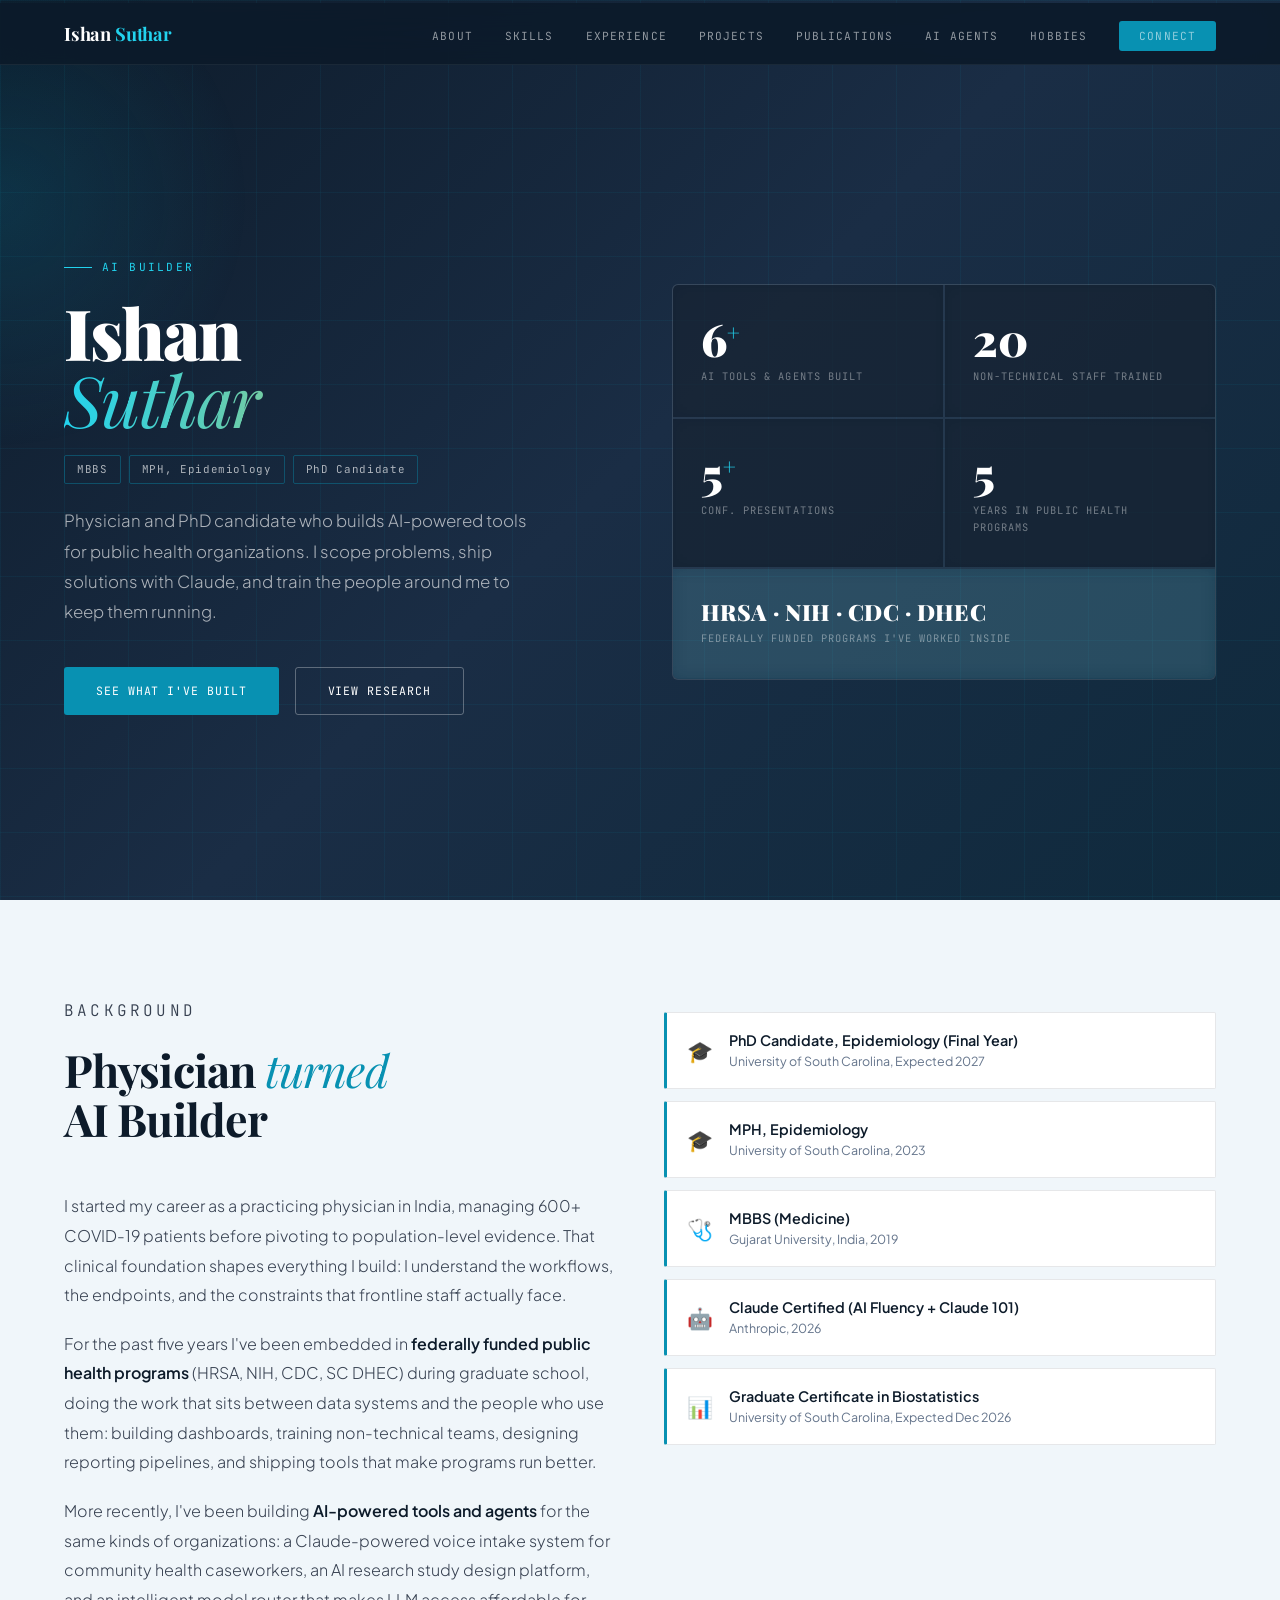
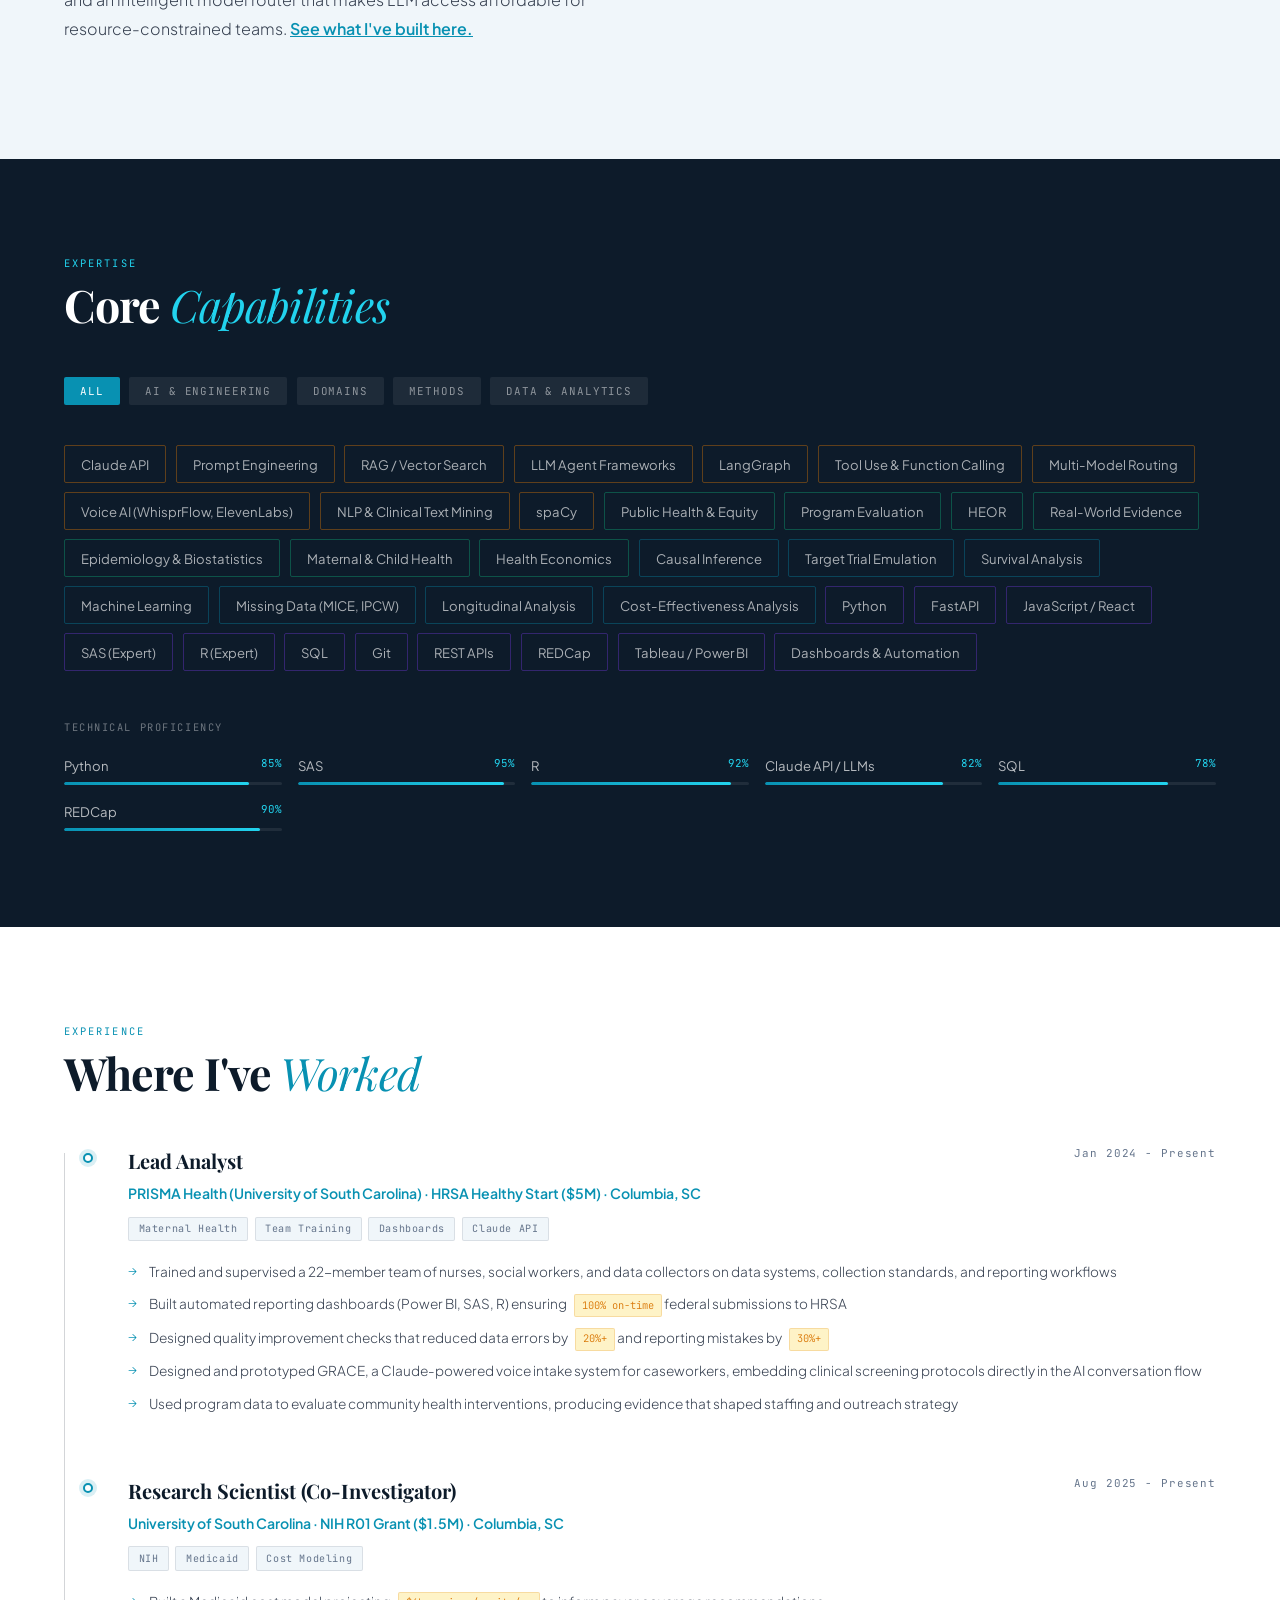
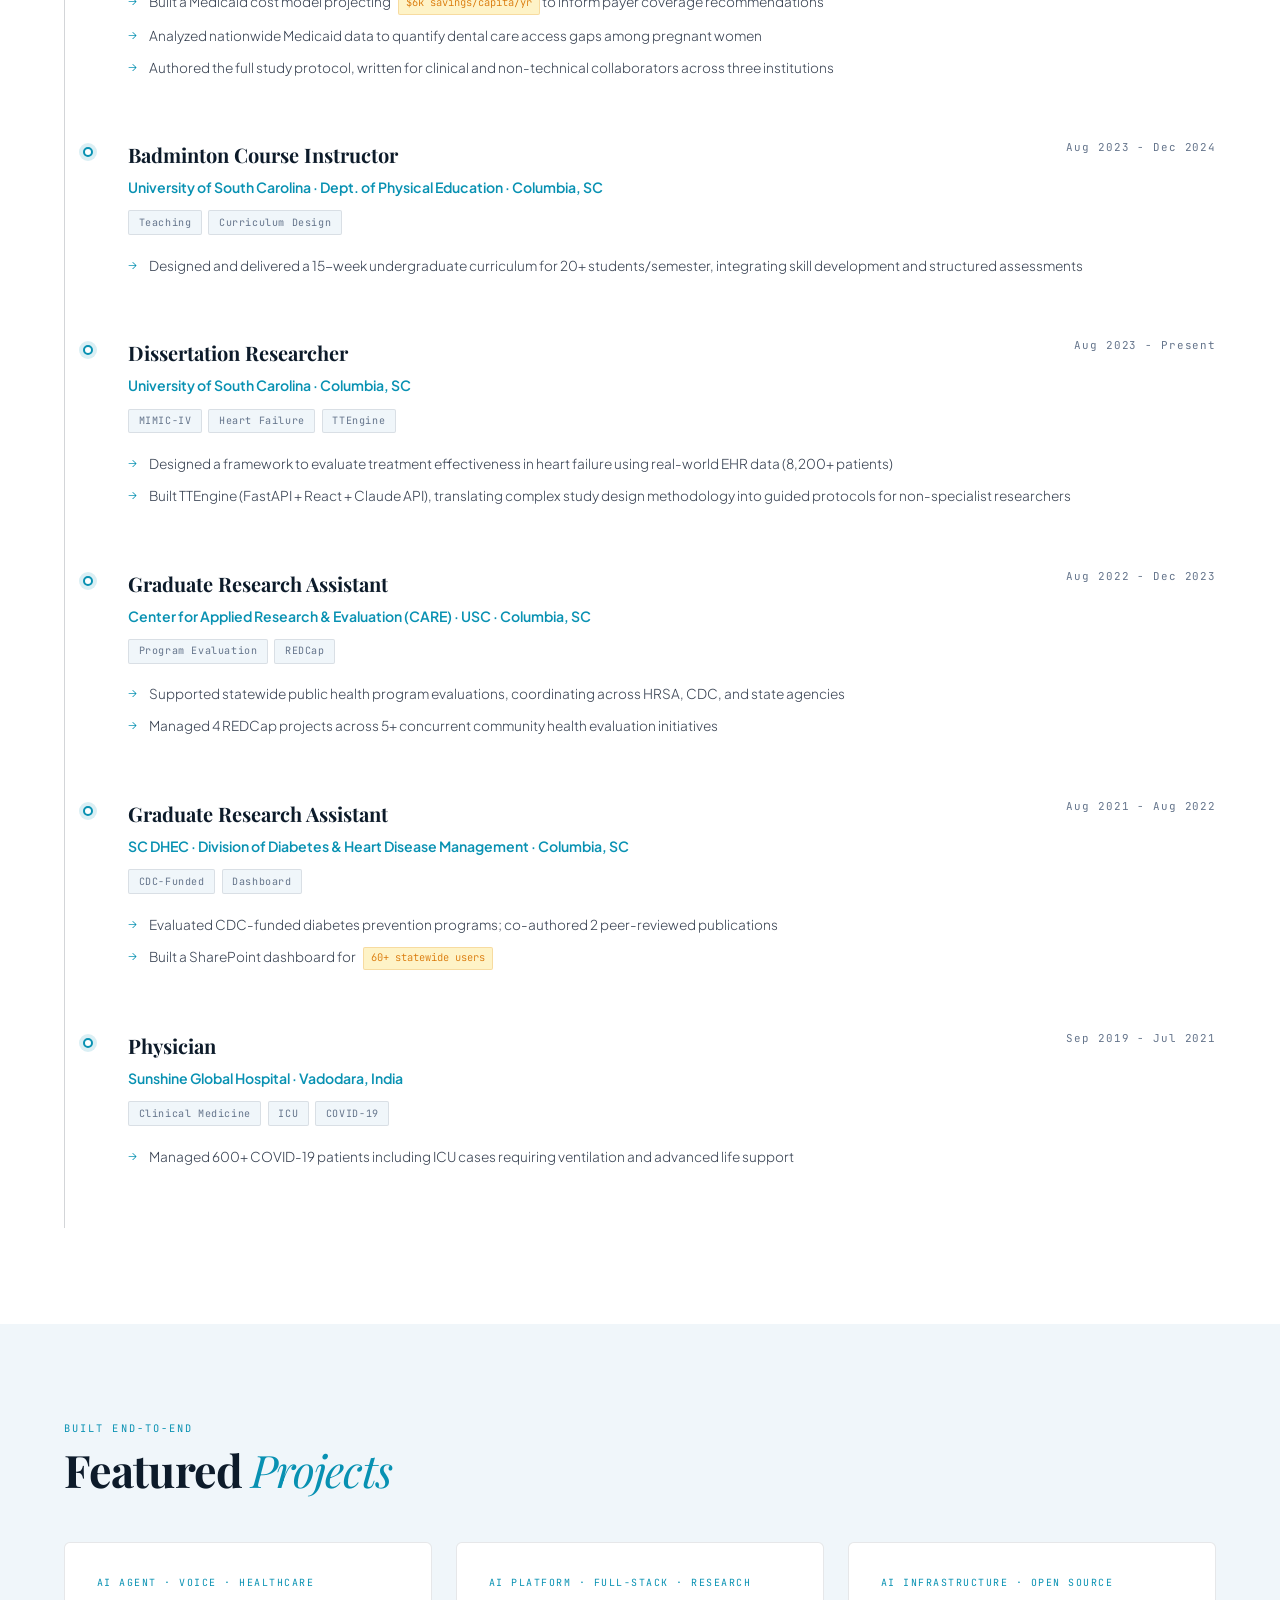
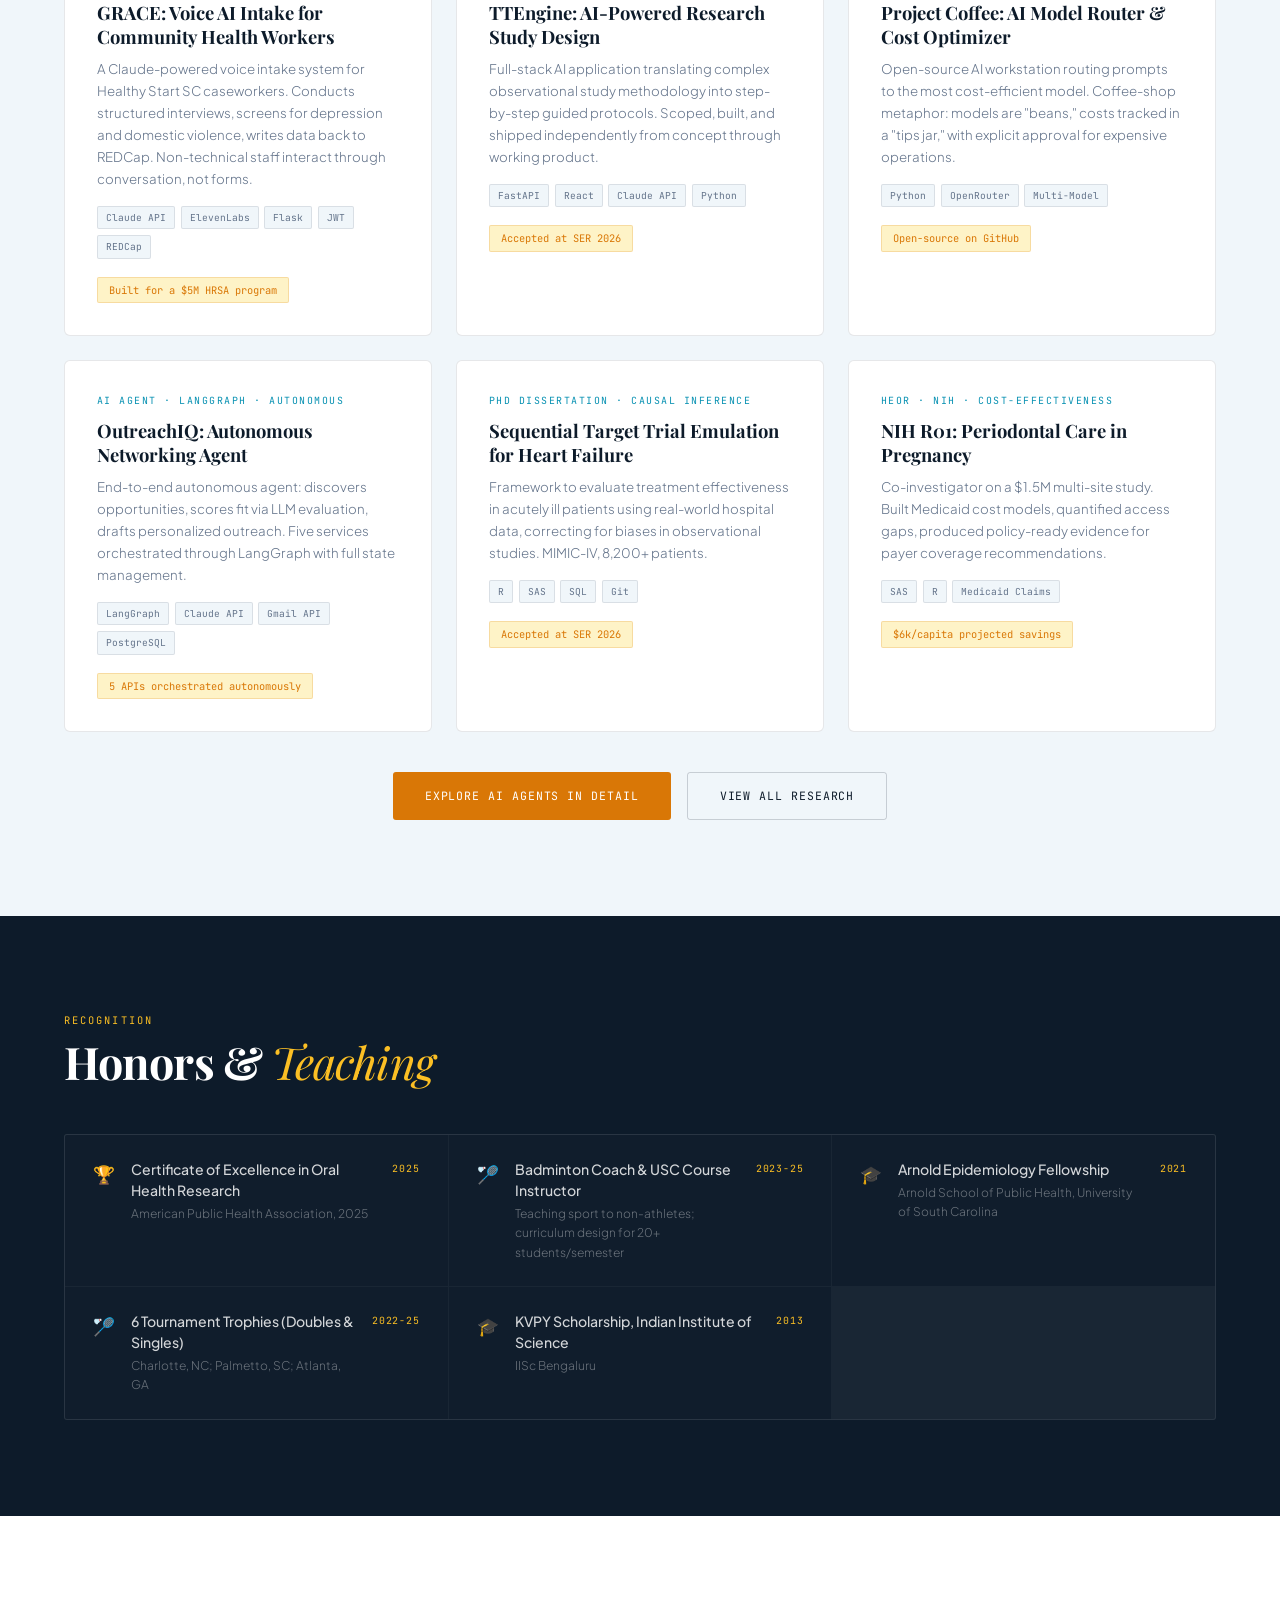
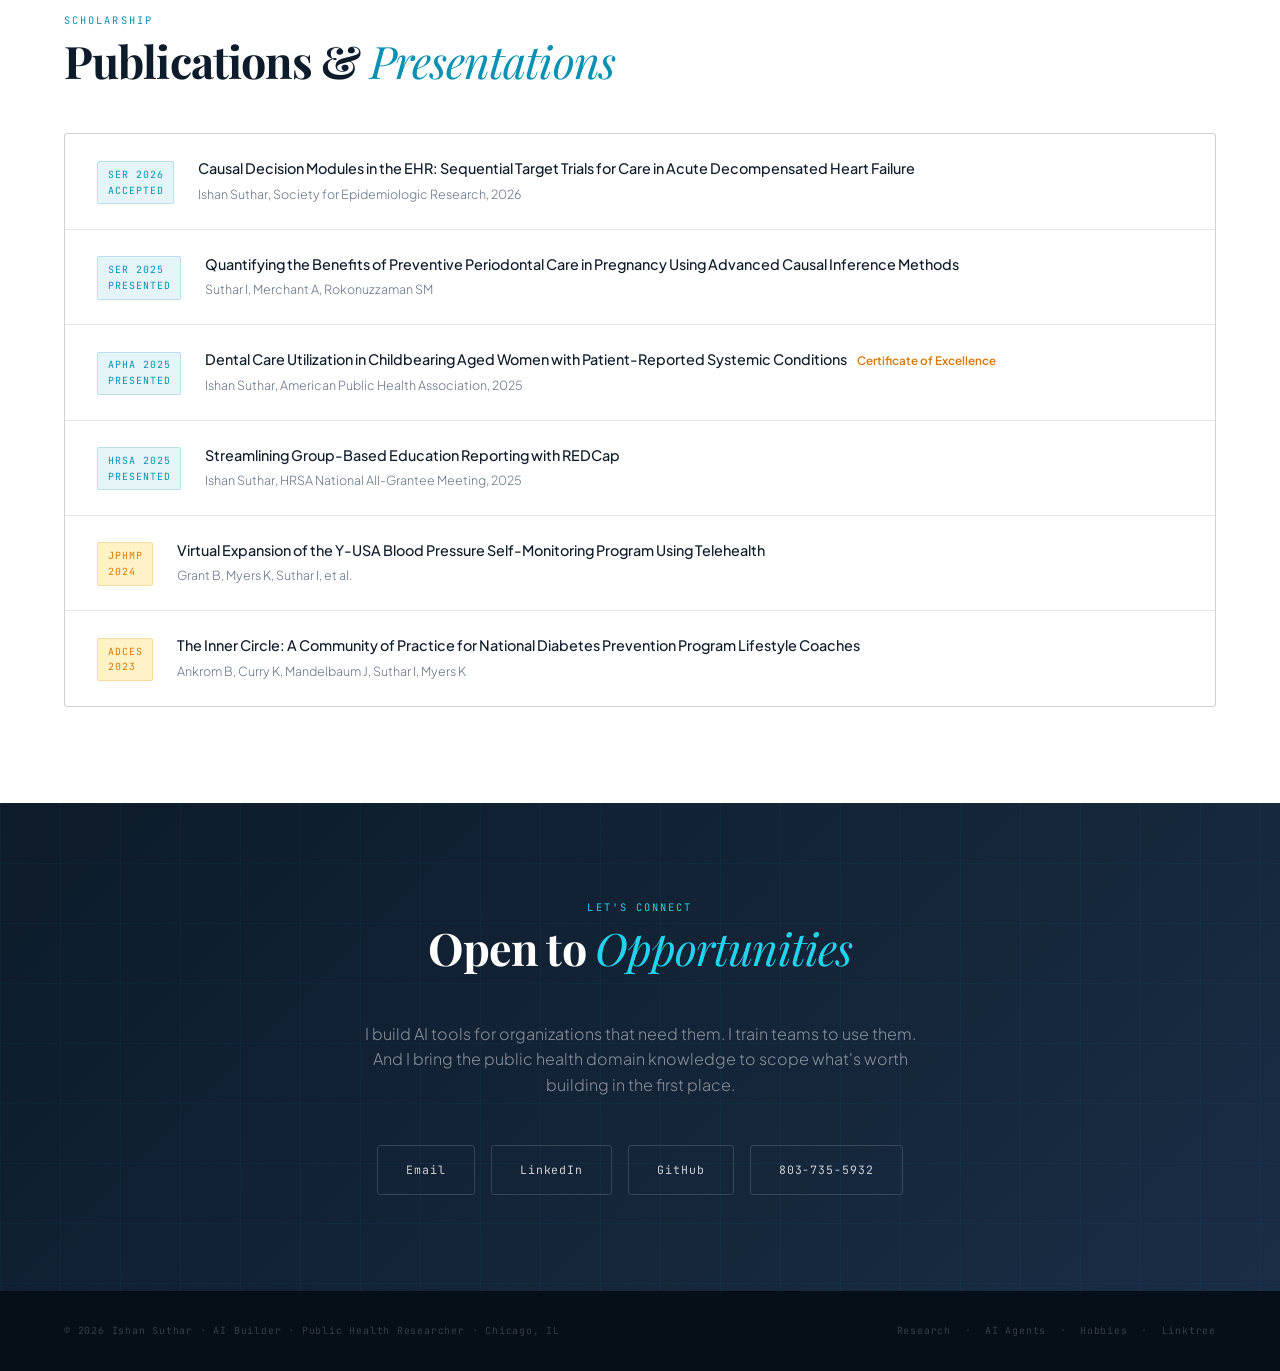
==== commit 449b8a33: "Update index.html" ====
--- a/index.html
+++ b/index.html
@@ -468,7 +468,7 @@
     <li><a href="#publications">Publications</a></li>
     <li><a href="ai-agents.html">AI Agents</a></li>
     <li><a href="hobbies.html">Hobbies</a></li>
-    <li><a href="https://linktr.ee/i.ishan.2812" target="_blank" class="nav-cta">Connect</a></li>
+    <li><a href="#contact" class="nav-cta">Connect</a></li>
   </ul>
 </nav>
 
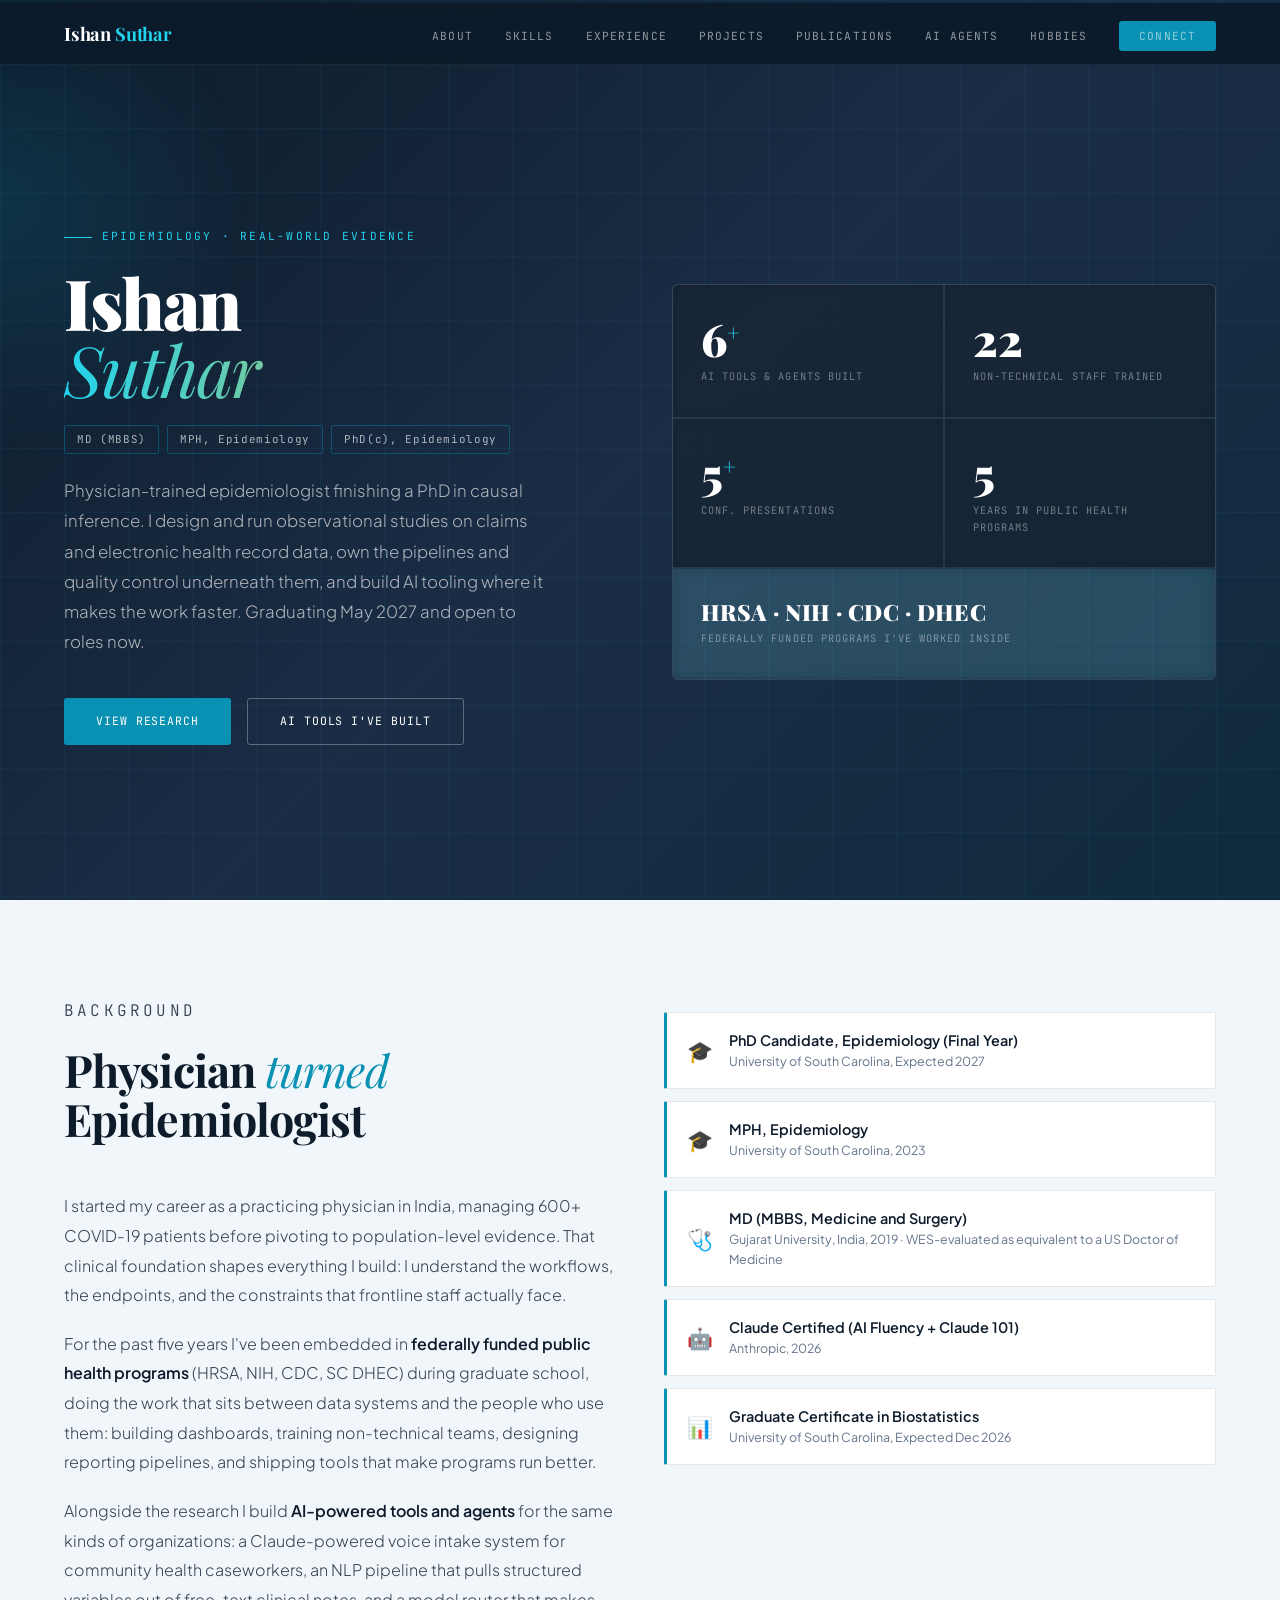
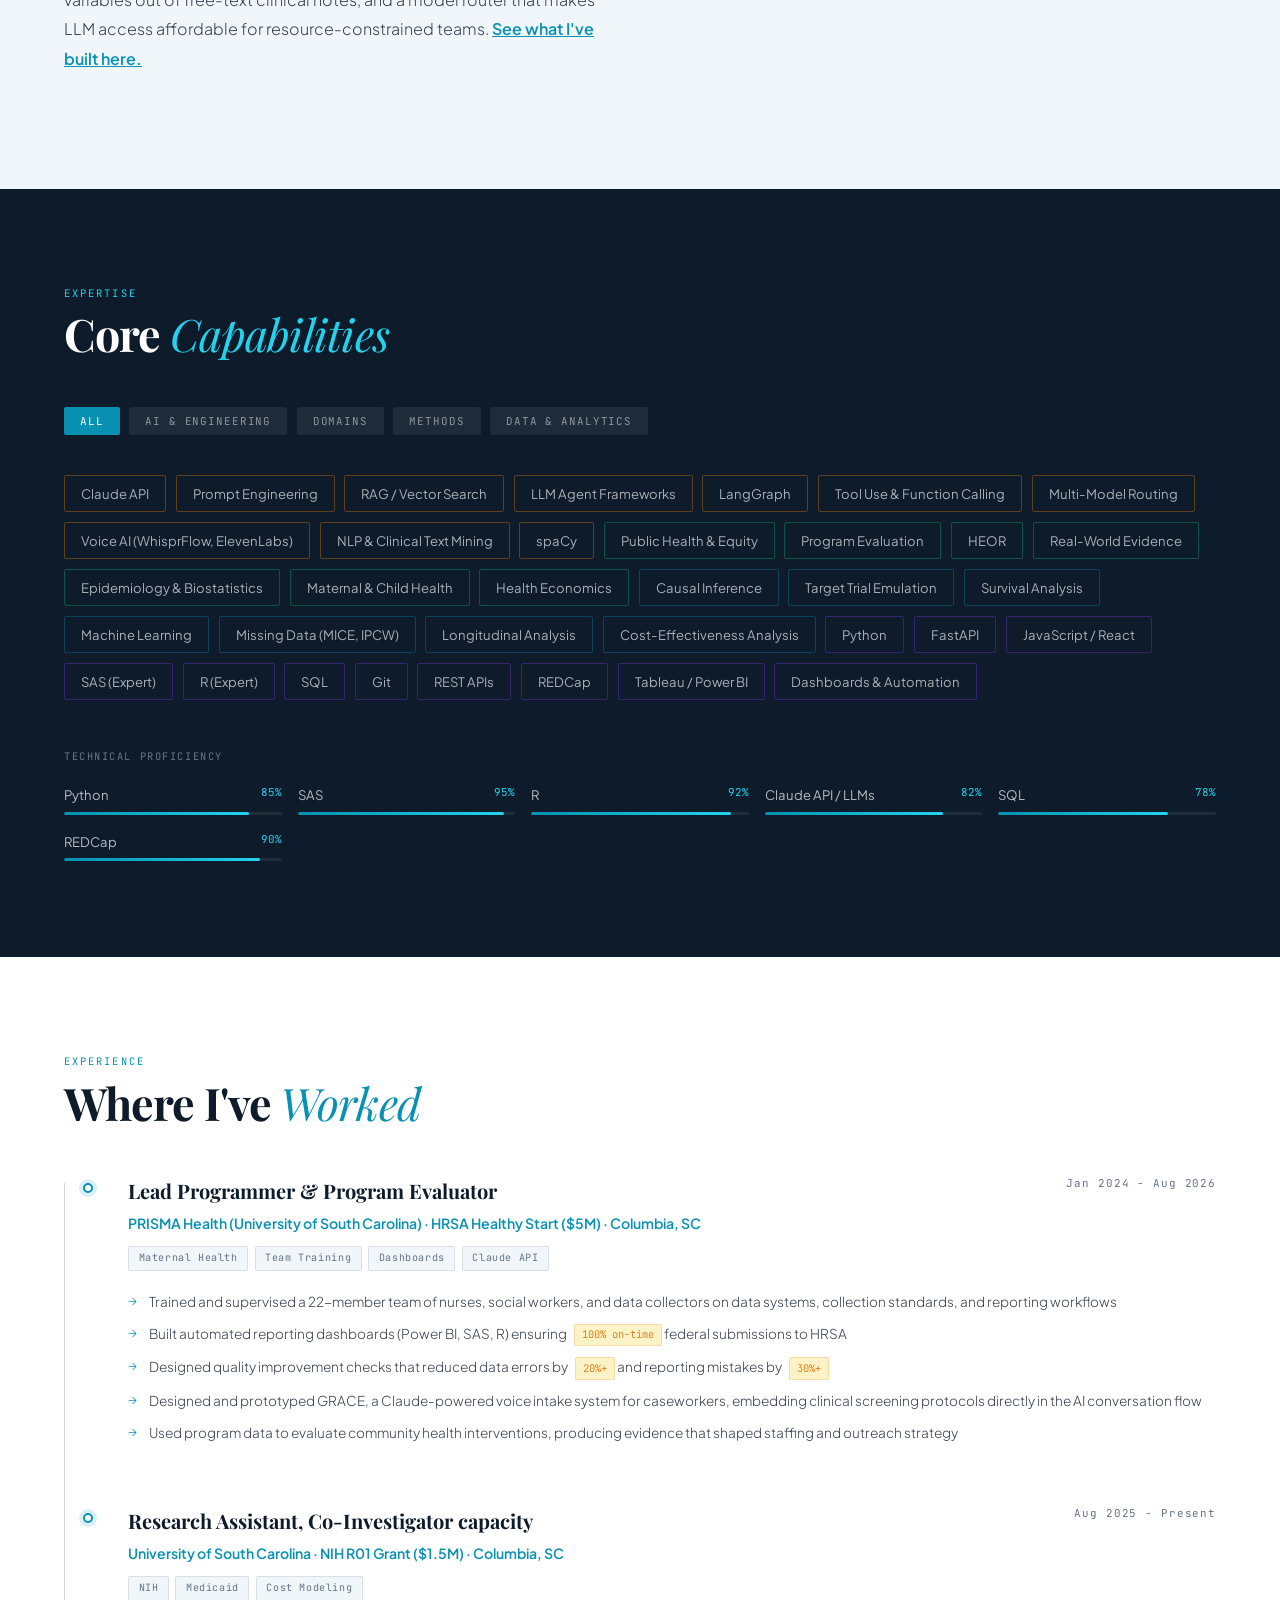
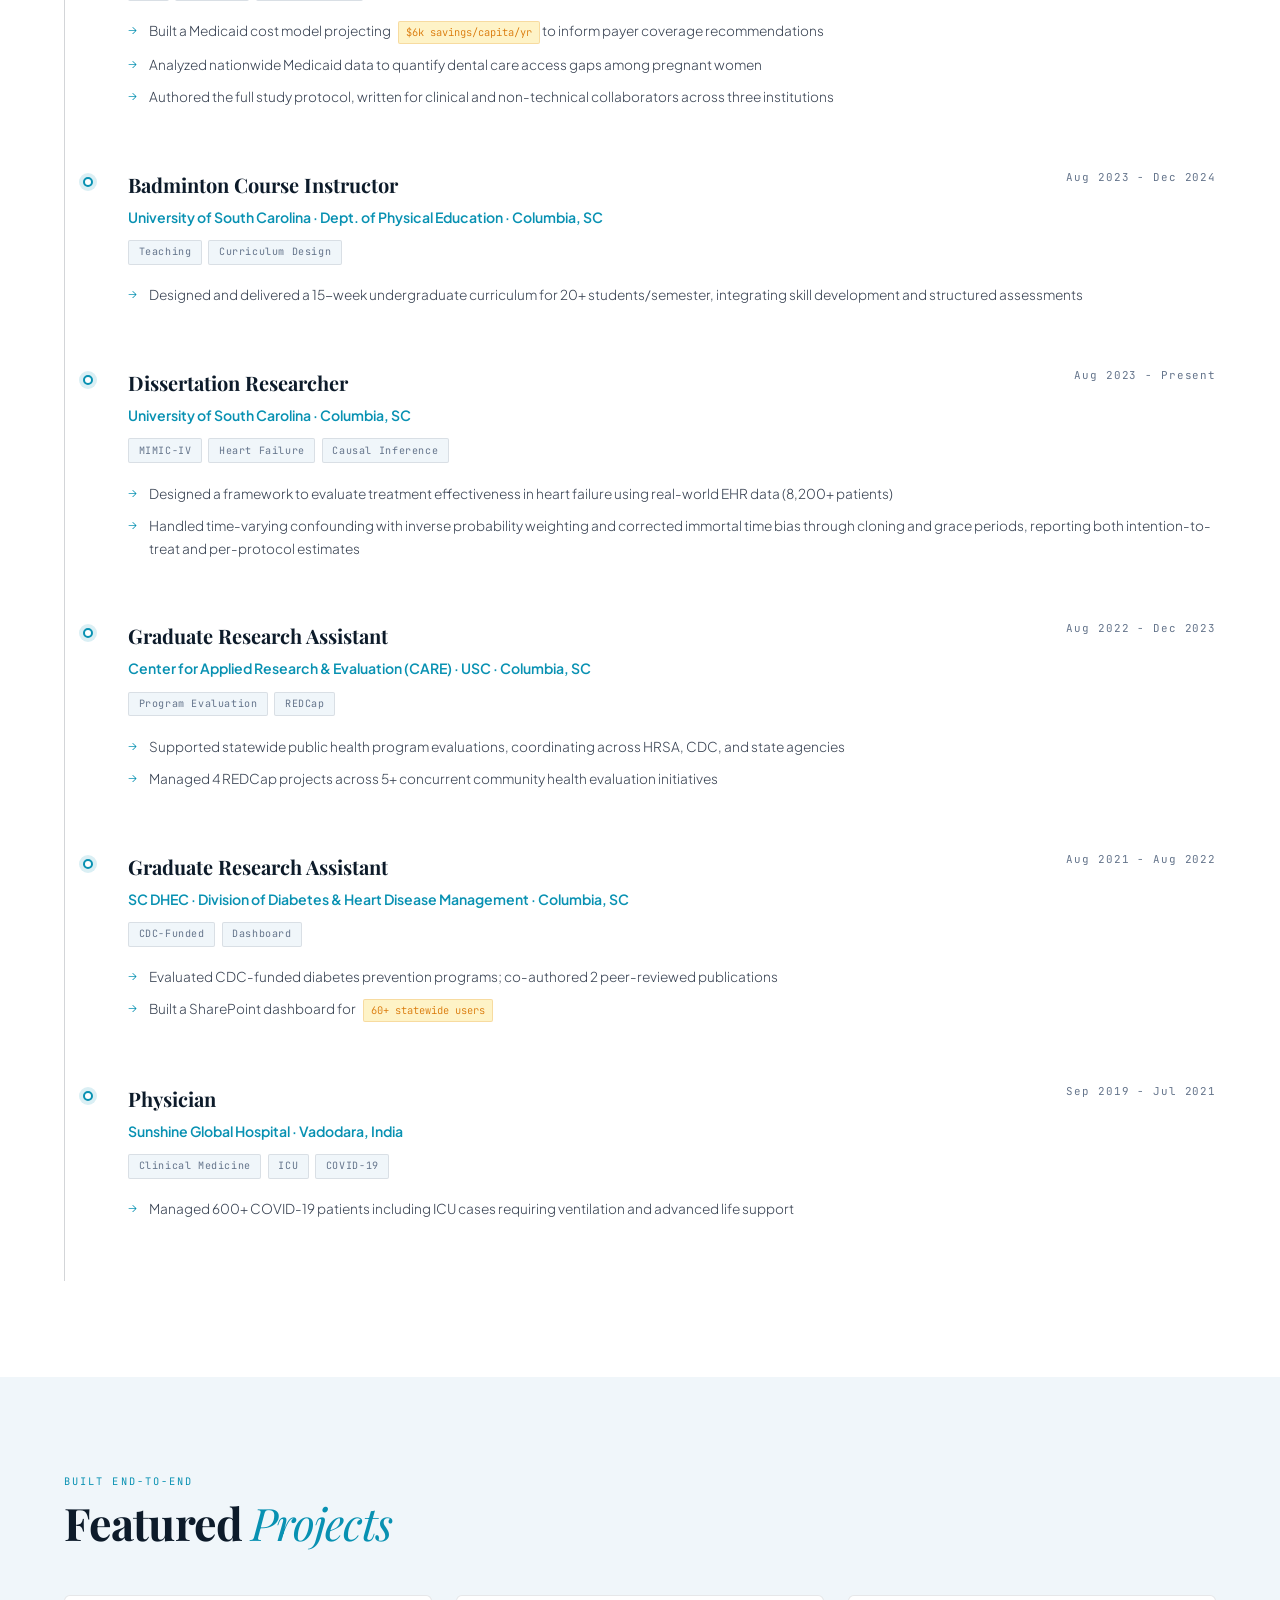
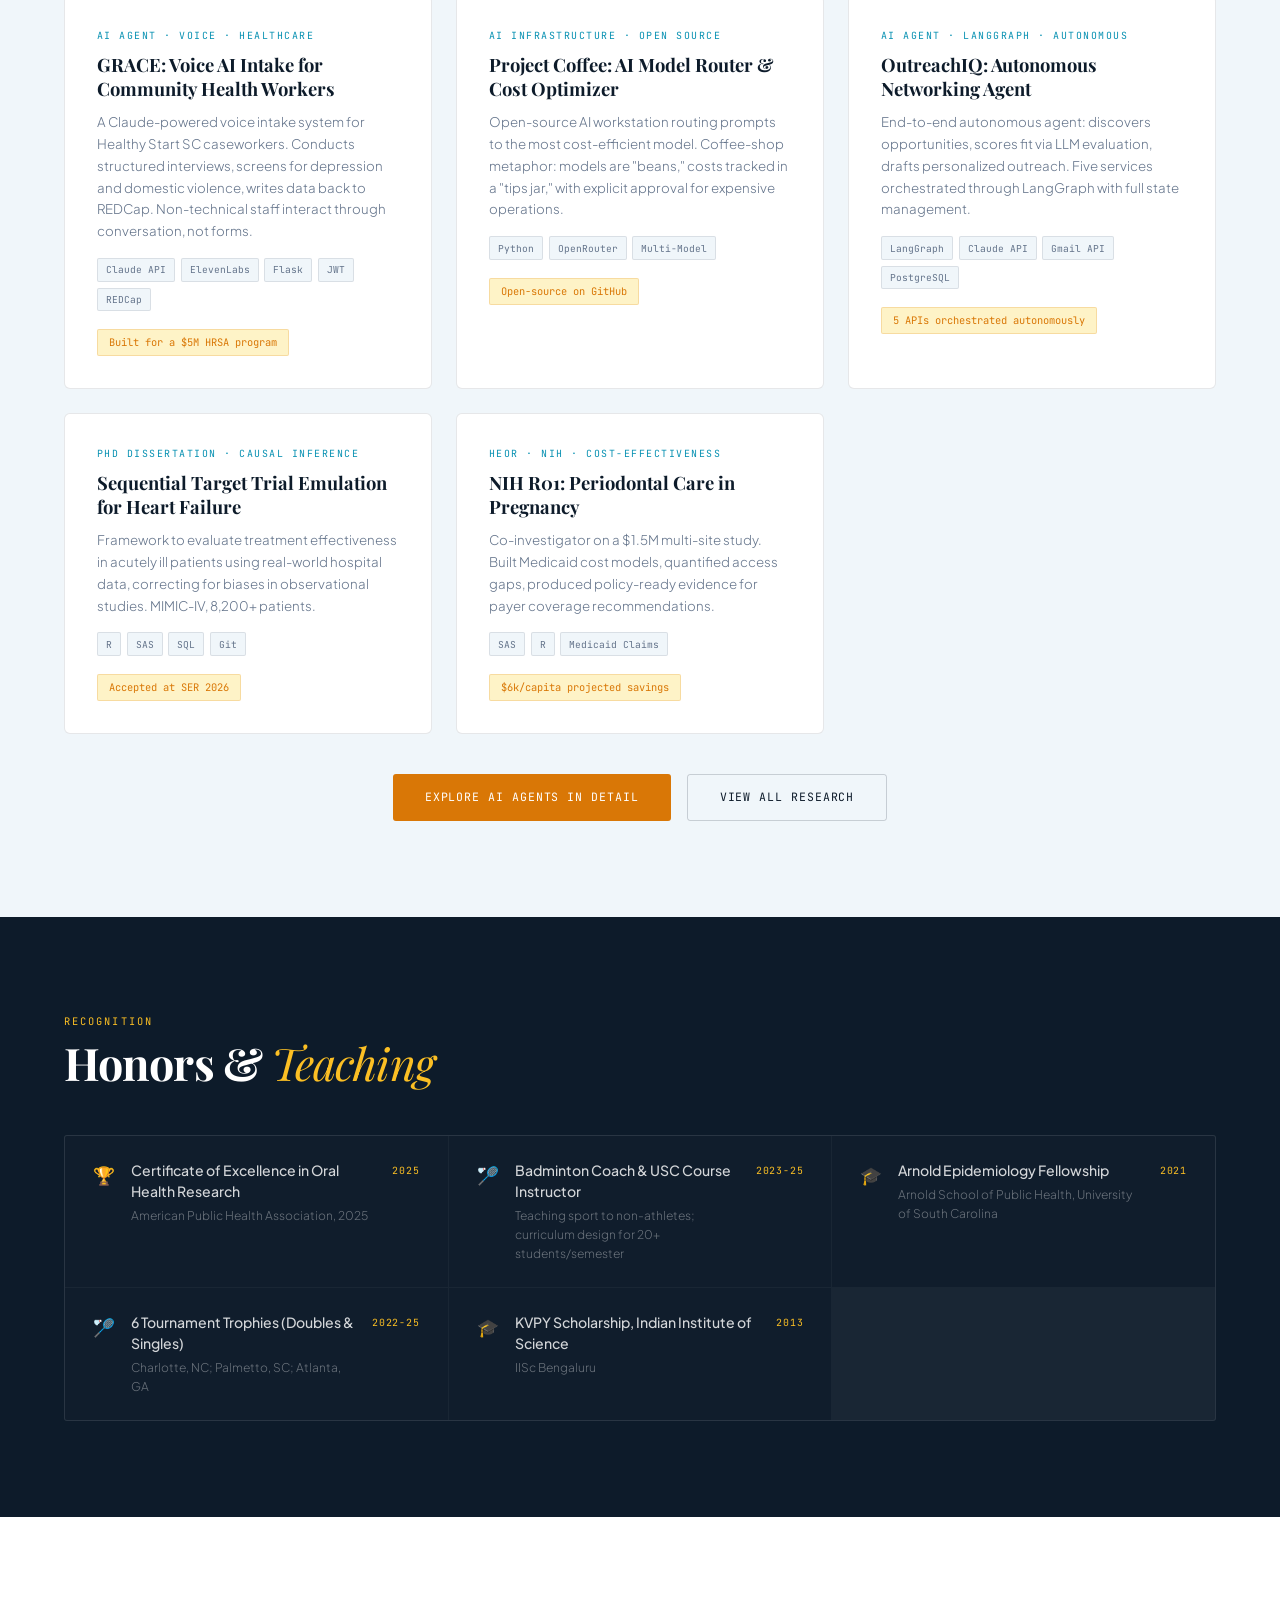
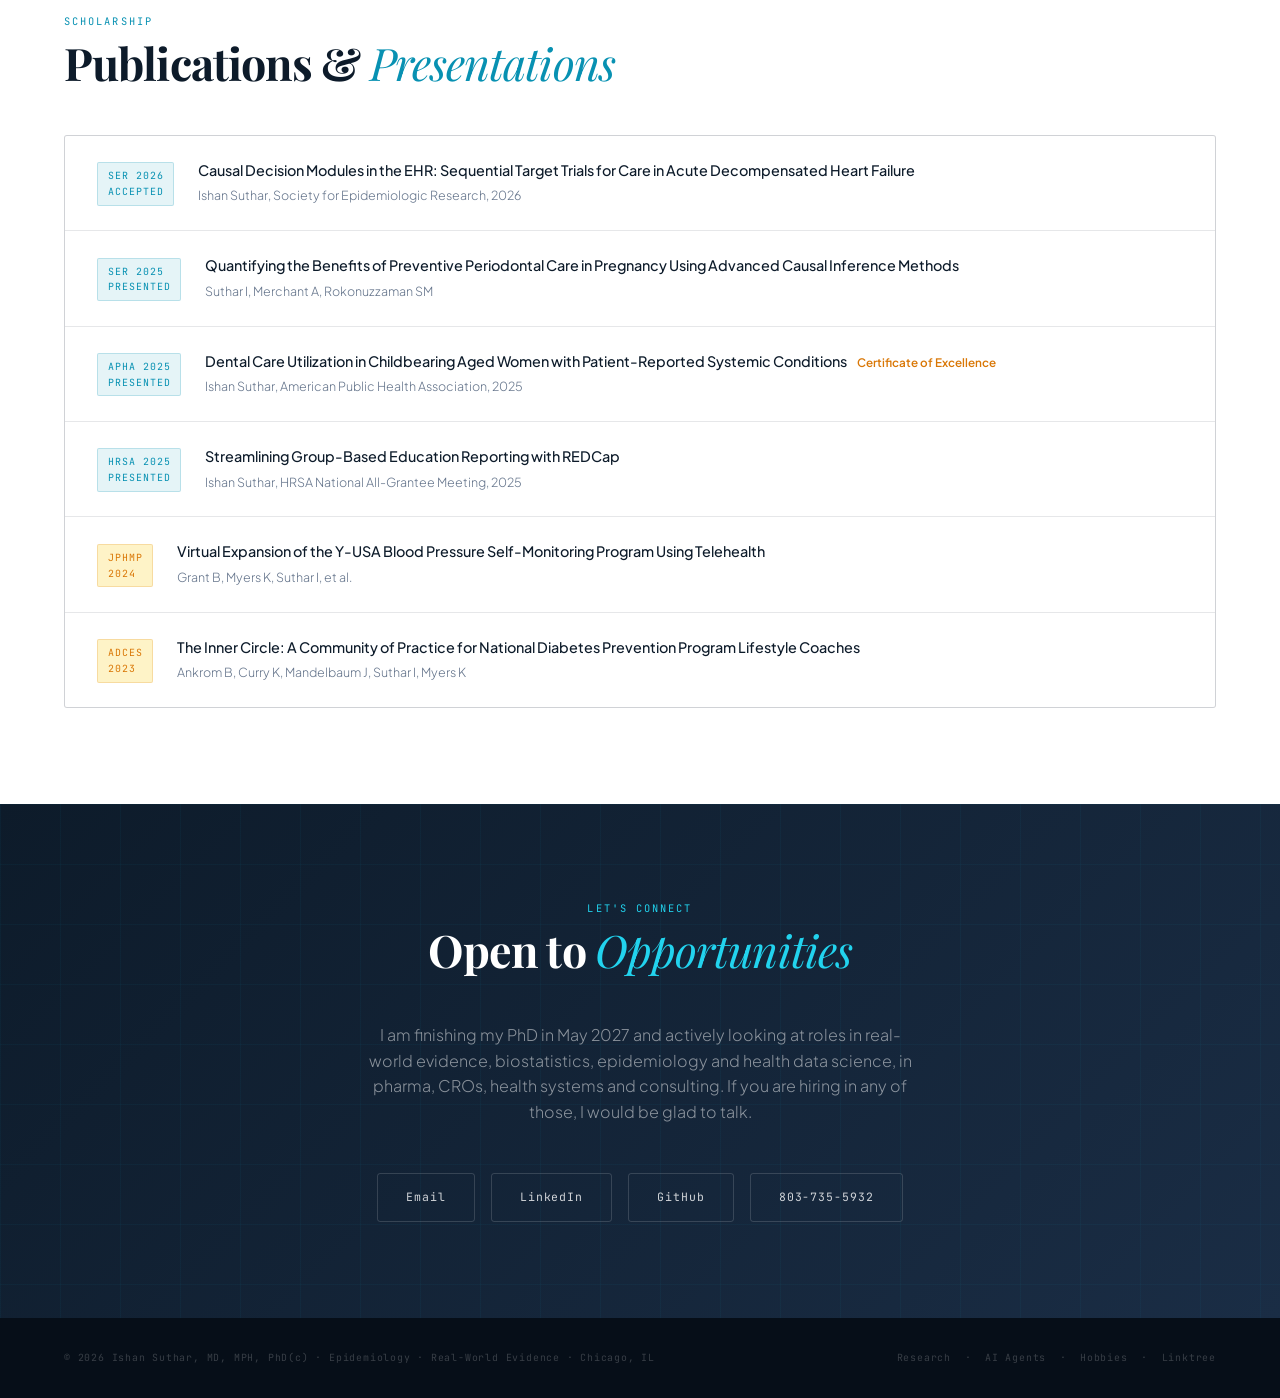
==== commit 98fb4190: "Update personal information and titles in index.html" ====
--- a/index.html
+++ b/index.html
@@ -3,7 +3,7 @@
 <head>
   <meta charset="UTF-8"/>
   <meta name="viewport" content="width=device-width, initial-scale=1.0"/>
-  <title>Ishan Suthar — AI Builder | Public Health Researcher | Physician</title>
+  <title>Ishan Suthar, MD, MPH, PhD(c) — Epidemiologist | Real-World Evidence | Biostatistics</title>
   <link rel="preconnect" href="https://fonts.googleapis.com">
   <link href="https://fonts.googleapis.com/css2?family=Playfair+Display:ital,wght@0,400;0,700;0,900;1,400;1,700&family=Plus+Jakarta+Sans:wght@300;400;500;600&family=JetBrains+Mono:wght@300;400&display=swap" rel="stylesheet">
   <style>
@@ -476,19 +476,19 @@
 <section id="hero">
   <div class="hero-glow" id="heroGlow"></div>
   <div class="hero-text">
-    <div class="hero-eyebrow">AI Builder</div>
+    <div class="hero-eyebrow">Epidemiology &middot; Real-World Evidence</div>
     <h1>Ishan<br><em>Suthar</em></h1>
     <div class="hero-titles">
-      <span class="hero-badge">MBBS</span>
+      <span class="hero-badge">MD (MBBS)</span>
       <span class="hero-badge">MPH, Epidemiology</span>
-      <span class="hero-badge">PhD Candidate</span>
+      <span class="hero-badge">PhD(c), Epidemiology</span>
     </div>
     <p class="hero-summary">
-      Physician and PhD candidate who builds AI-powered tools for public health organizations. I scope problems, ship solutions with Claude, and train the people around me to keep them running.
+      Physician-trained epidemiologist finishing a PhD in causal inference. I design and run observational studies on claims and electronic health record data, own the pipelines and quality control underneath them, and build AI tooling where it makes the work faster. Graduating May 2027 and open to roles now.
     </p>
     <div class="hero-cta">
-      <a href="ai-agents.html" class="btn btn-primary">See What I've Built</a>
-      <a href="research.html" class="btn btn-outline">View Research</a>
+      <a href="research.html" class="btn btn-primary">View Research</a>
+      <a href="ai-agents.html" class="btn btn-outline">AI Tools I've Built</a>
     </div>
   </div>
   <div class="hero-stats">
@@ -522,16 +522,16 @@
   <div class="about-grid">
     <div class="about-text fade-up">
       <p class="section-tag">Background</p>
-      <h2>Physician <em>turned</em><br>AI Builder</h2>
+      <h2>Physician <em>turned</em><br>Epidemiologist</h2>
       <p>I started my career as a practicing physician in India, managing 600+ COVID-19 patients before pivoting to population-level evidence. That clinical foundation shapes everything I build: I understand the workflows, the endpoints, and the constraints that frontline staff actually face.</p>
       <p>For the past five years I've been embedded in <strong>federally funded public health programs</strong> (HRSA, NIH, CDC, SC DHEC) during graduate school, doing the work that sits between data systems and the people who use them: building dashboards, training non-technical teams, designing reporting pipelines, and shipping tools that make programs run better.</p>
-      <p>More recently, I've been building <strong>AI-powered tools and agents</strong> for the same kinds of organizations: a Claude-powered voice intake system for community health caseworkers, an AI research study design platform, and an intelligent model router that makes LLM access affordable for resource-constrained teams. <a href="ai-agents.html" style="color:var(--teal);font-weight:600;">See what I've built here.</a></p>
+      <p>Alongside the research I build <strong>AI-powered tools and agents</strong> for the same kinds of organizations: a Claude-powered voice intake system for community health caseworkers, an NLP pipeline that pulls structured variables out of free-text clinical notes, and a model router that makes LLM access affordable for resource-constrained teams. <a href="ai-agents.html" style="color:var(--teal);font-weight:600;">See what I've built here.</a></p>
     </div>
     <div class="fade-up d1">
       <div class="credential-row">
         <div class="credential"><span class="cred-icon">🎓</span><div><div class="cred-title">PhD Candidate, Epidemiology (Final Year)</div><div class="cred-sub">University of South Carolina, Expected 2027</div></div></div>
         <div class="credential"><span class="cred-icon">🎓</span><div><div class="cred-title">MPH, Epidemiology</div><div class="cred-sub">University of South Carolina, 2023</div></div></div>
-        <div class="credential"><span class="cred-icon">🩺</span><div><div class="cred-title">MBBS (Medicine)</div><div class="cred-sub">Gujarat University, India, 2019</div></div></div>
+        <div class="credential"><span class="cred-icon">🩺</span><div><div class="cred-title">MD (MBBS, Medicine and Surgery)</div><div class="cred-sub">Gujarat University, India, 2019 &middot; WES-evaluated as equivalent to a US Doctor of Medicine</div></div></div>
         <div class="credential"><span class="cred-icon">🤖</span><div><div class="cred-title">Claude Certified (AI Fluency + Claude 101)</div><div class="cred-sub">Anthropic, 2026</div></div></div>
         <div class="credential"><span class="cred-icon">📊</span><div><div class="cred-title">Graduate Certificate in Biostatistics</div><div class="cred-sub">University of South Carolina, Expected Dec 2026</div></div></div>
       </div>
@@ -605,10 +605,10 @@
   <p class="section-tag">Experience</p>
   <h2>Where I've <em>Worked</em></h2>
   <div class="timeline">
-    <div class="job"><div class="job-meta-row"><div class="job-title">Lead Analyst</div><div class="job-date">Jan 2024 - Present</div></div><div class="job-org">PRISMA Health (University of South Carolina) &middot; HRSA Healthy Start ($5M) &middot; Columbia, SC</div><div class="job-tags"><span class="job-tag">Maternal Health</span><span class="job-tag">Team Training</span><span class="job-tag">Dashboards</span><span class="job-tag">Claude API</span></div><ul class="job-bullets"><li>Trained and supervised a 22-member team of nurses, social workers, and data collectors on data systems, collection standards, and reporting workflows</li><li>Built automated reporting dashboards (Power BI, SAS, R) ensuring <span class="impact">100% on-time</span> federal submissions to HRSA</li><li>Designed quality improvement checks that reduced data errors by <span class="impact">20%+</span> and reporting mistakes by <span class="impact">30%+</span></li><li>Designed and prototyped GRACE, a Claude-powered voice intake system for caseworkers, embedding clinical screening protocols directly in the AI conversation flow</li><li>Used program data to evaluate community health interventions, producing evidence that shaped staffing and outreach strategy</li></ul></div>
-    <div class="job"><div class="job-meta-row"><div class="job-title">Research Scientist (Co-Investigator)</div><div class="job-date">Aug 2025 - Present</div></div><div class="job-org">University of South Carolina &middot; NIH R01 Grant ($1.5M) &middot; Columbia, SC</div><div class="job-tags"><span class="job-tag">NIH</span><span class="job-tag">Medicaid</span><span class="job-tag">Cost Modeling</span></div><ul class="job-bullets"><li>Built a Medicaid cost model projecting <span class="impact">$6k savings/capita/yr</span> to inform payer coverage recommendations</li><li>Analyzed nationwide Medicaid data to quantify dental care access gaps among pregnant women</li><li>Authored the full study protocol, written for clinical and non-technical collaborators across three institutions</li></ul></div>
+    <div class="job"><div class="job-meta-row"><div class="job-title">Lead Programmer &amp; Program Evaluator</div><div class="job-date">Jan 2024 - Aug 2026</div></div><div class="job-org">PRISMA Health (University of South Carolina) &middot; HRSA Healthy Start ($5M) &middot; Columbia, SC</div><div class="job-tags"><span class="job-tag">Maternal Health</span><span class="job-tag">Team Training</span><span class="job-tag">Dashboards</span><span class="job-tag">Claude API</span></div><ul class="job-bullets"><li>Trained and supervised a 22-member team of nurses, social workers, and data collectors on data systems, collection standards, and reporting workflows</li><li>Built automated reporting dashboards (Power BI, SAS, R) ensuring <span class="impact">100% on-time</span> federal submissions to HRSA</li><li>Designed quality improvement checks that reduced data errors by <span class="impact">20%+</span> and reporting mistakes by <span class="impact">30%+</span></li><li>Designed and prototyped GRACE, a Claude-powered voice intake system for caseworkers, embedding clinical screening protocols directly in the AI conversation flow</li><li>Used program data to evaluate community health interventions, producing evidence that shaped staffing and outreach strategy</li></ul></div>
+    <div class="job"><div class="job-meta-row"><div class="job-title">Research Assistant, Co-Investigator capacity</div><div class="job-date">Aug 2025 - Present</div></div><div class="job-org">University of South Carolina &middot; NIH R01 Grant ($1.5M) &middot; Columbia, SC</div><div class="job-tags"><span class="job-tag">NIH</span><span class="job-tag">Medicaid</span><span class="job-tag">Cost Modeling</span></div><ul class="job-bullets"><li>Built a Medicaid cost model projecting <span class="impact">$6k savings/capita/yr</span> to inform payer coverage recommendations</li><li>Analyzed nationwide Medicaid data to quantify dental care access gaps among pregnant women</li><li>Authored the full study protocol, written for clinical and non-technical collaborators across three institutions</li></ul></div>
     <div class="job"><div class="job-meta-row"><div class="job-title">Badminton Course Instructor</div><div class="job-date">Aug 2023 - Dec 2024</div></div><div class="job-org">University of South Carolina &middot; Dept. of Physical Education &middot; Columbia, SC</div><div class="job-tags"><span class="job-tag">Teaching</span><span class="job-tag">Curriculum Design</span></div><ul class="job-bullets"><li>Designed and delivered a 15-week undergraduate curriculum for 20+ students/semester, integrating skill development and structured assessments</li></ul></div>
-    <div class="job"><div class="job-meta-row"><div class="job-title">Dissertation Researcher</div><div class="job-date">Aug 2023 - Present</div></div><div class="job-org">University of South Carolina &middot; Columbia, SC</div><div class="job-tags"><span class="job-tag">MIMIC-IV</span><span class="job-tag">Heart Failure</span><span class="job-tag">TTEngine</span></div><ul class="job-bullets"><li>Designed a framework to evaluate treatment effectiveness in heart failure using real-world EHR data (8,200+ patients)</li><li>Built TTEngine (FastAPI + React + Claude API), translating complex study design methodology into guided protocols for non-specialist researchers</li></ul></div>
+    <div class="job"><div class="job-meta-row"><div class="job-title">Dissertation Researcher</div><div class="job-date">Aug 2023 - Present</div></div><div class="job-org">University of South Carolina &middot; Columbia, SC</div><div class="job-tags"><span class="job-tag">MIMIC-IV</span><span class="job-tag">Heart Failure</span><span class="job-tag">Causal Inference</span></div><ul class="job-bullets"><li>Designed a framework to evaluate treatment effectiveness in heart failure using real-world EHR data (8,200+ patients)</li><li>Handled time-varying confounding with inverse probability weighting and corrected immortal time bias through cloning and grace periods, reporting both intention-to-treat and per-protocol estimates</li></ul></div>
     <div class="job"><div class="job-meta-row"><div class="job-title">Graduate Research Assistant</div><div class="job-date">Aug 2022 - Dec 2023</div></div><div class="job-org">Center for Applied Research & Evaluation (CARE) &middot; USC &middot; Columbia, SC</div><div class="job-tags"><span class="job-tag">Program Evaluation</span><span class="job-tag">REDCap</span></div><ul class="job-bullets"><li>Supported statewide public health program evaluations, coordinating across HRSA, CDC, and state agencies</li><li>Managed 4 REDCap projects across 5+ concurrent community health evaluation initiatives</li></ul></div>
     <div class="job"><div class="job-meta-row"><div class="job-title">Graduate Research Assistant</div><div class="job-date">Aug 2021 - Aug 2022</div></div><div class="job-org">SC DHEC &middot; Division of Diabetes & Heart Disease Management &middot; Columbia, SC</div><div class="job-tags"><span class="job-tag">CDC-Funded</span><span class="job-tag">Dashboard</span></div><ul class="job-bullets"><li>Evaluated CDC-funded diabetes prevention programs; co-authored 2 peer-reviewed publications</li><li>Built a SharePoint dashboard for <span class="impact">60+ statewide users</span></li></ul></div>
     <div class="job"><div class="job-meta-row"><div class="job-title">Physician</div><div class="job-date">Sep 2019 - Jul 2021</div></div><div class="job-org">Sunshine Global Hospital &middot; Vadodara, India</div><div class="job-tags"><span class="job-tag">Clinical Medicine</span><span class="job-tag">ICU</span><span class="job-tag">COVID-19</span></div><ul class="job-bullets"><li>Managed 600+ COVID-19 patients including ICU cases requiring ventilation and advanced life support</li></ul></div>
@@ -621,7 +621,6 @@
   <h2>Featured <em>Projects</em></h2>
   <div class="projects-grid">
     <div class="pcard fade-up"><div class="pcard-type">AI Agent &middot; Voice &middot; Healthcare</div><div class="pcard-title">GRACE: Voice AI Intake for Community Health Workers</div><div class="pcard-desc">A Claude-powered voice intake system for Healthy Start SC caseworkers. Conducts structured interviews, screens for depression and domestic violence, writes data back to REDCap. Non-technical staff interact through conversation, not forms.</div><div class="pcard-stack"><span class="pcard-tag">Claude API</span><span class="pcard-tag">ElevenLabs</span><span class="pcard-tag">Flask</span><span class="pcard-tag">JWT</span><span class="pcard-tag">REDCap</span></div><span class="pcard-impact">Built for a $5M HRSA program</span></div>
-    <div class="pcard fade-up d1"><div class="pcard-type">AI Platform &middot; Full-Stack &middot; Research</div><div class="pcard-title">TTEngine: AI-Powered Research Study Design</div><div class="pcard-desc">Full-stack AI application translating complex observational study methodology into step-by-step guided protocols. Scoped, built, and shipped independently from concept through working product.</div><div class="pcard-stack"><span class="pcard-tag">FastAPI</span><span class="pcard-tag">React</span><span class="pcard-tag">Claude API</span><span class="pcard-tag">Python</span></div><span class="pcard-impact">Accepted at SER 2026</span></div>
     <div class="pcard fade-up d2"><div class="pcard-type">AI Infrastructure &middot; Open Source</div><div class="pcard-title">Project Coffee: AI Model Router & Cost Optimizer</div><div class="pcard-desc">Open-source AI workstation routing prompts to the most cost-efficient model. Coffee-shop metaphor: models are "beans," costs tracked in a "tips jar," with explicit approval for expensive operations.</div><div class="pcard-stack"><span class="pcard-tag">Python</span><span class="pcard-tag">OpenRouter</span><span class="pcard-tag">Multi-Model</span></div><span class="pcard-impact">Open-source on GitHub</span></div>
     <div class="pcard fade-up"><div class="pcard-type">AI Agent &middot; LangGraph &middot; Autonomous</div><div class="pcard-title">OutreachIQ: Autonomous Networking Agent</div><div class="pcard-desc">End-to-end autonomous agent: discovers opportunities, scores fit via LLM evaluation, drafts personalized outreach. Five services orchestrated through LangGraph with full state management.</div><div class="pcard-stack"><span class="pcard-tag">LangGraph</span><span class="pcard-tag">Claude API</span><span class="pcard-tag">Gmail API</span><span class="pcard-tag">PostgreSQL</span></div><span class="pcard-impact">5 APIs orchestrated autonomously</span></div>
     <div class="pcard fade-up d1"><div class="pcard-type">PhD Dissertation &middot; Causal Inference</div><div class="pcard-title">Sequential Target Trial Emulation for Heart Failure</div><div class="pcard-desc">Framework to evaluate treatment effectiveness in acutely ill patients using real-world hospital data, correcting for biases in observational studies. MIMIC-IV, 8,200+ patients.</div><div class="pcard-stack"><span class="pcard-tag">R</span><span class="pcard-tag">SAS</span><span class="pcard-tag">SQL</span><span class="pcard-tag">Git</span></div><span class="pcard-impact">Accepted at SER 2026</span></div>
@@ -664,7 +663,7 @@
 <section id="contact">
   <p class="section-tag">Let's Connect</p>
   <h2>Open to <em>Opportunities</em></h2>
-  <p class="contact-sub">I build AI tools for organizations that need them. I train teams to use them. And I bring the public health domain knowledge to scope what's worth building in the first place.</p>
+  <p class="contact-sub">I am finishing my PhD in May 2027 and actively looking at roles in real-world evidence, biostatistics, epidemiology and health data science, in pharma, CROs, health systems and consulting. If you are hiring in any of those, I would be glad to talk.</p>
   <div class="contact-links">
     <a href="mailto:i.ishan.2812@gmail.com" class="contact-link">Email</a>
     <a href="https://www.linkedin.com/in/isuthar/" target="_blank" class="contact-link">LinkedIn</a>
@@ -674,7 +673,7 @@
 </section>
 
 <footer>
-  <p>&copy; 2026 Ishan Suthar &middot; AI Builder &middot; Public Health Researcher &middot; Chicago, IL</p>
+  <p>&copy; 2026 Ishan Suthar, MD, MPH, PhD(c) &middot; Epidemiology &middot; Real-World Evidence &middot; Chicago, IL</p>
   <p>
     <a href="research.html">Research</a> &nbsp;&middot;&nbsp;
     <a href="ai-agents.html">AI Agents</a> &nbsp;&middot;&nbsp;
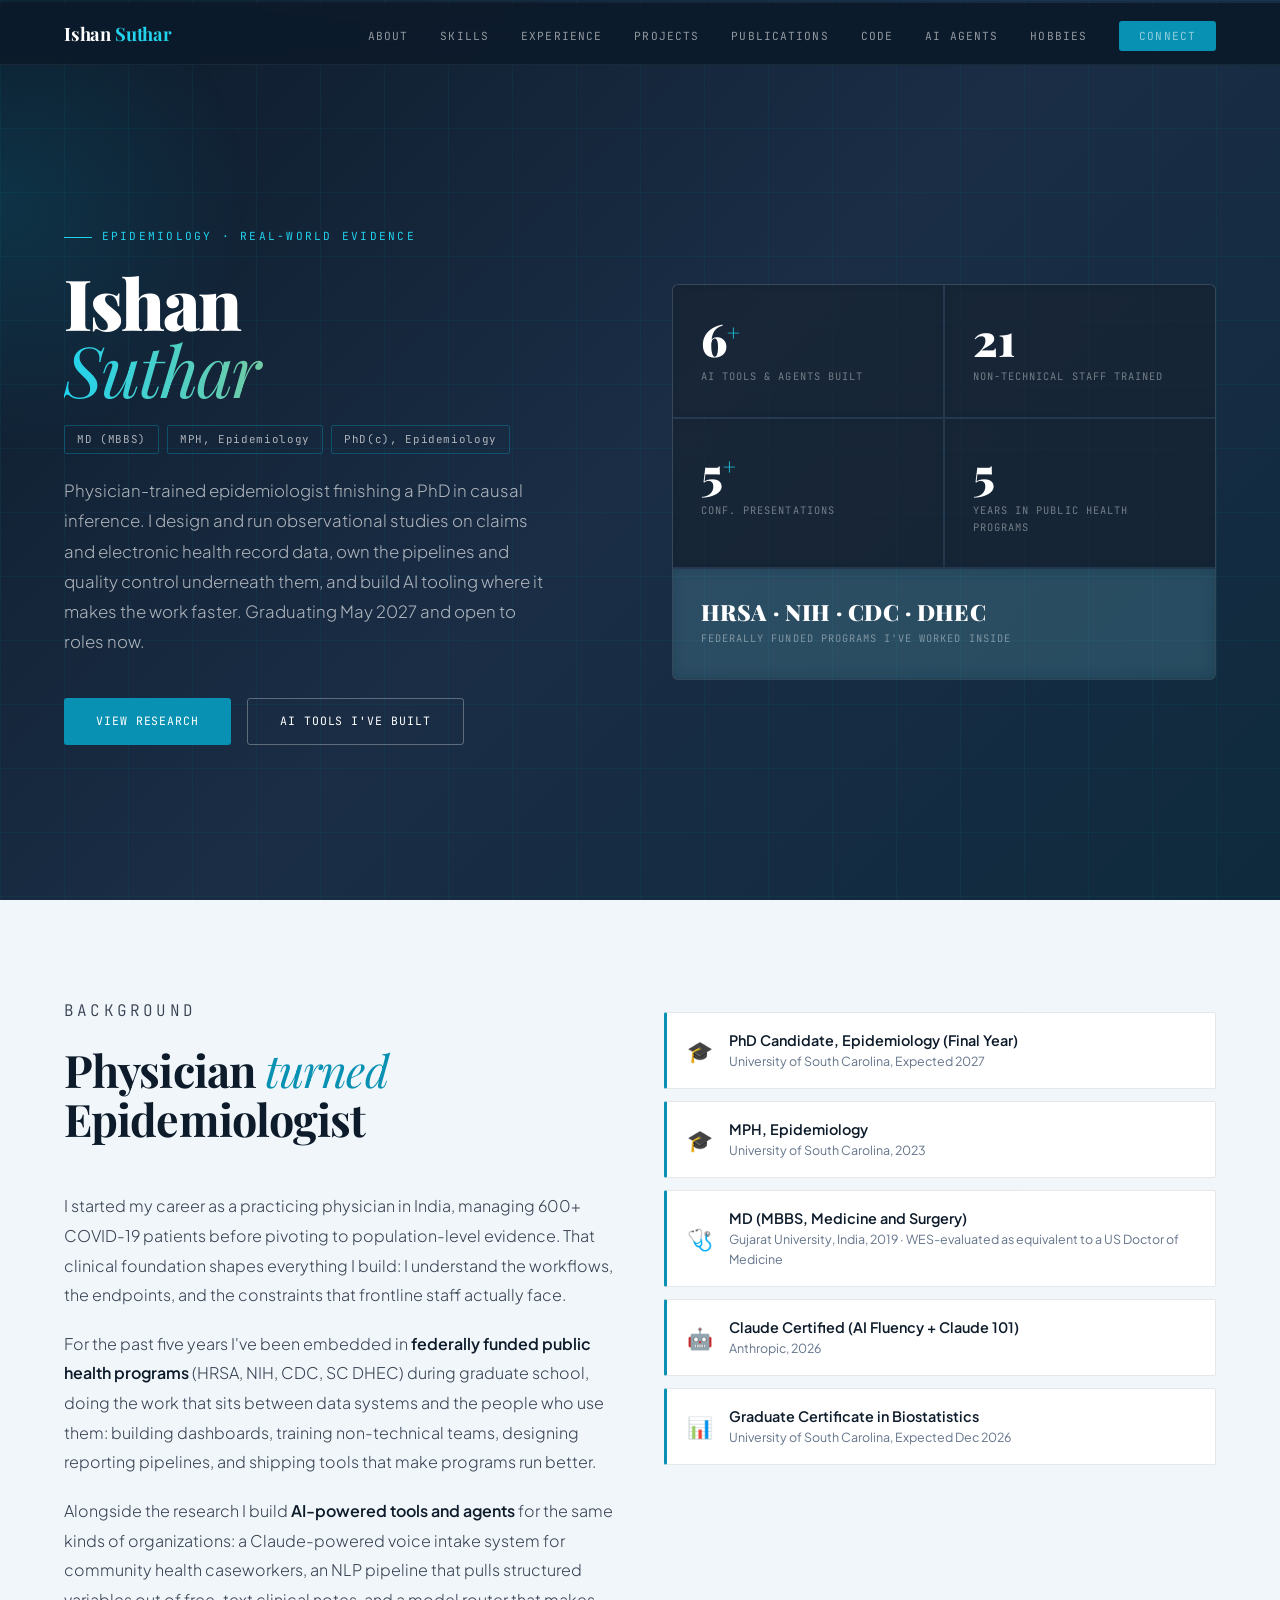
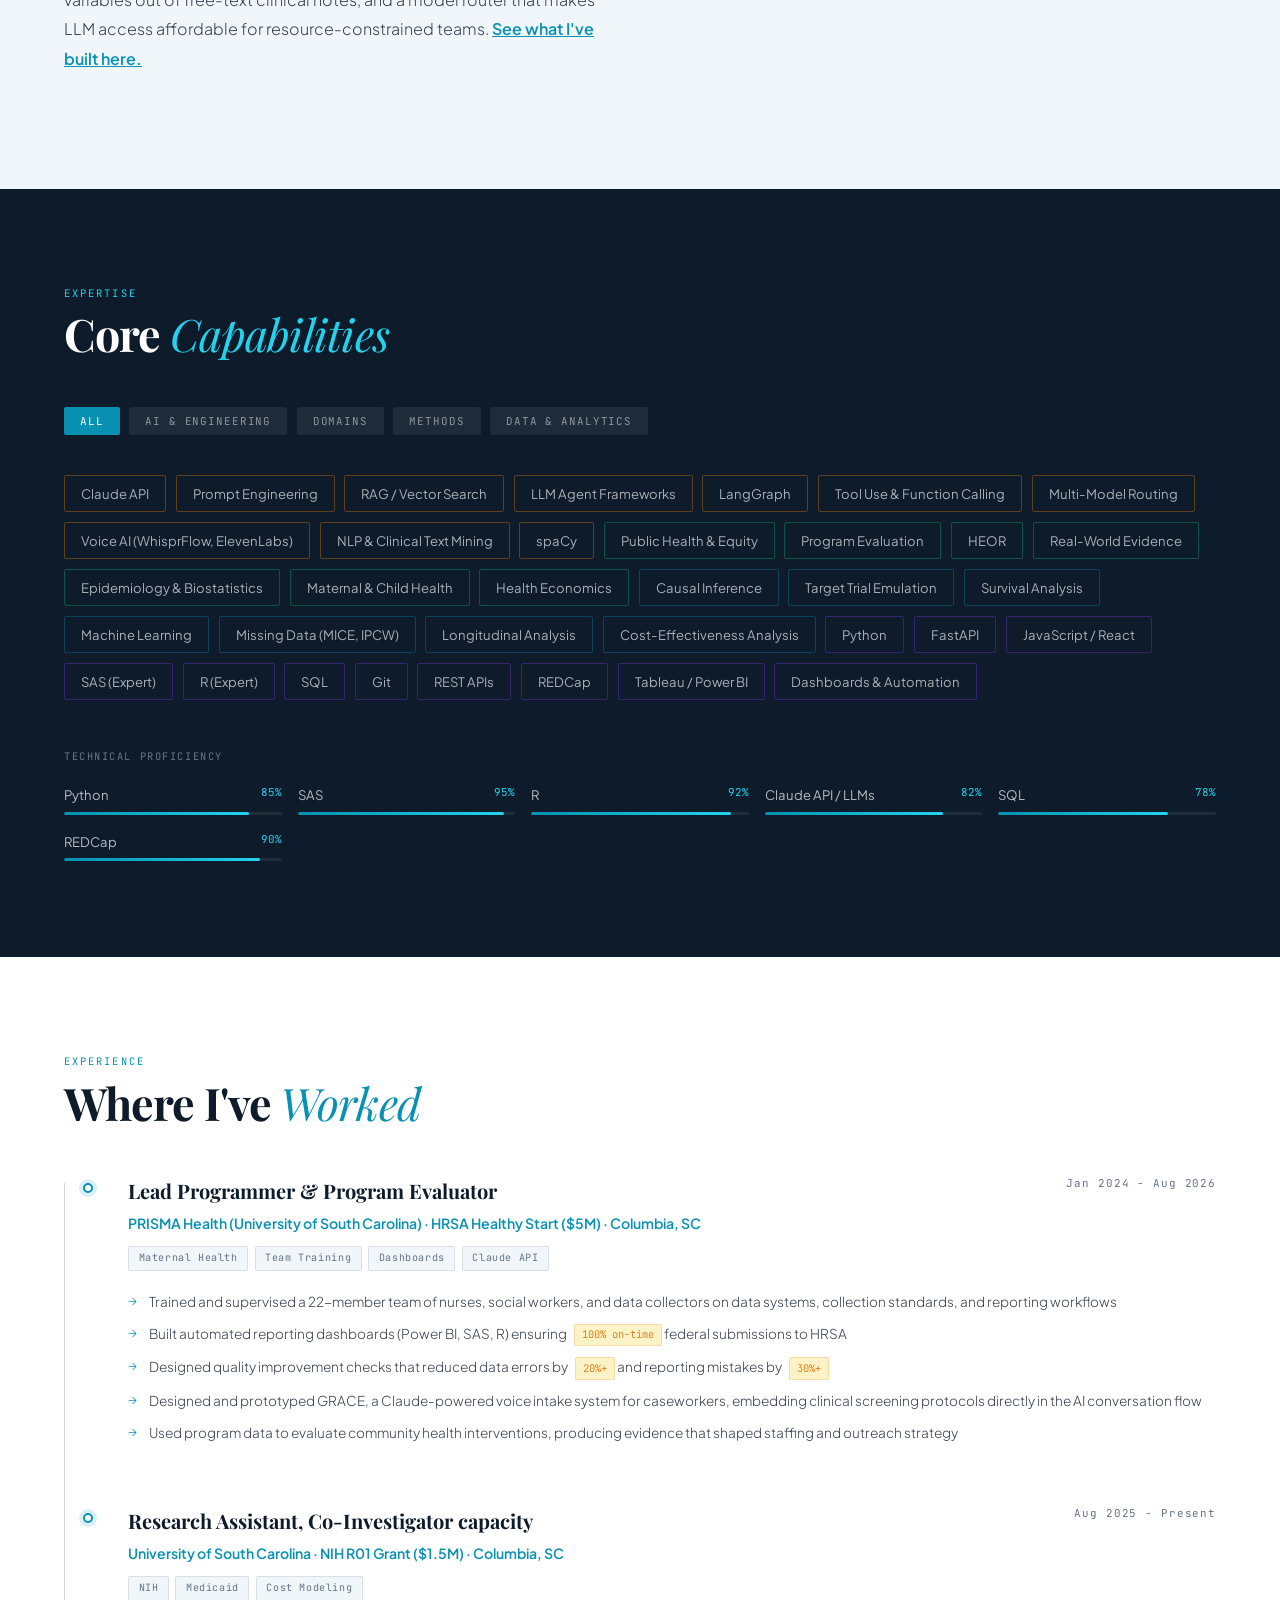
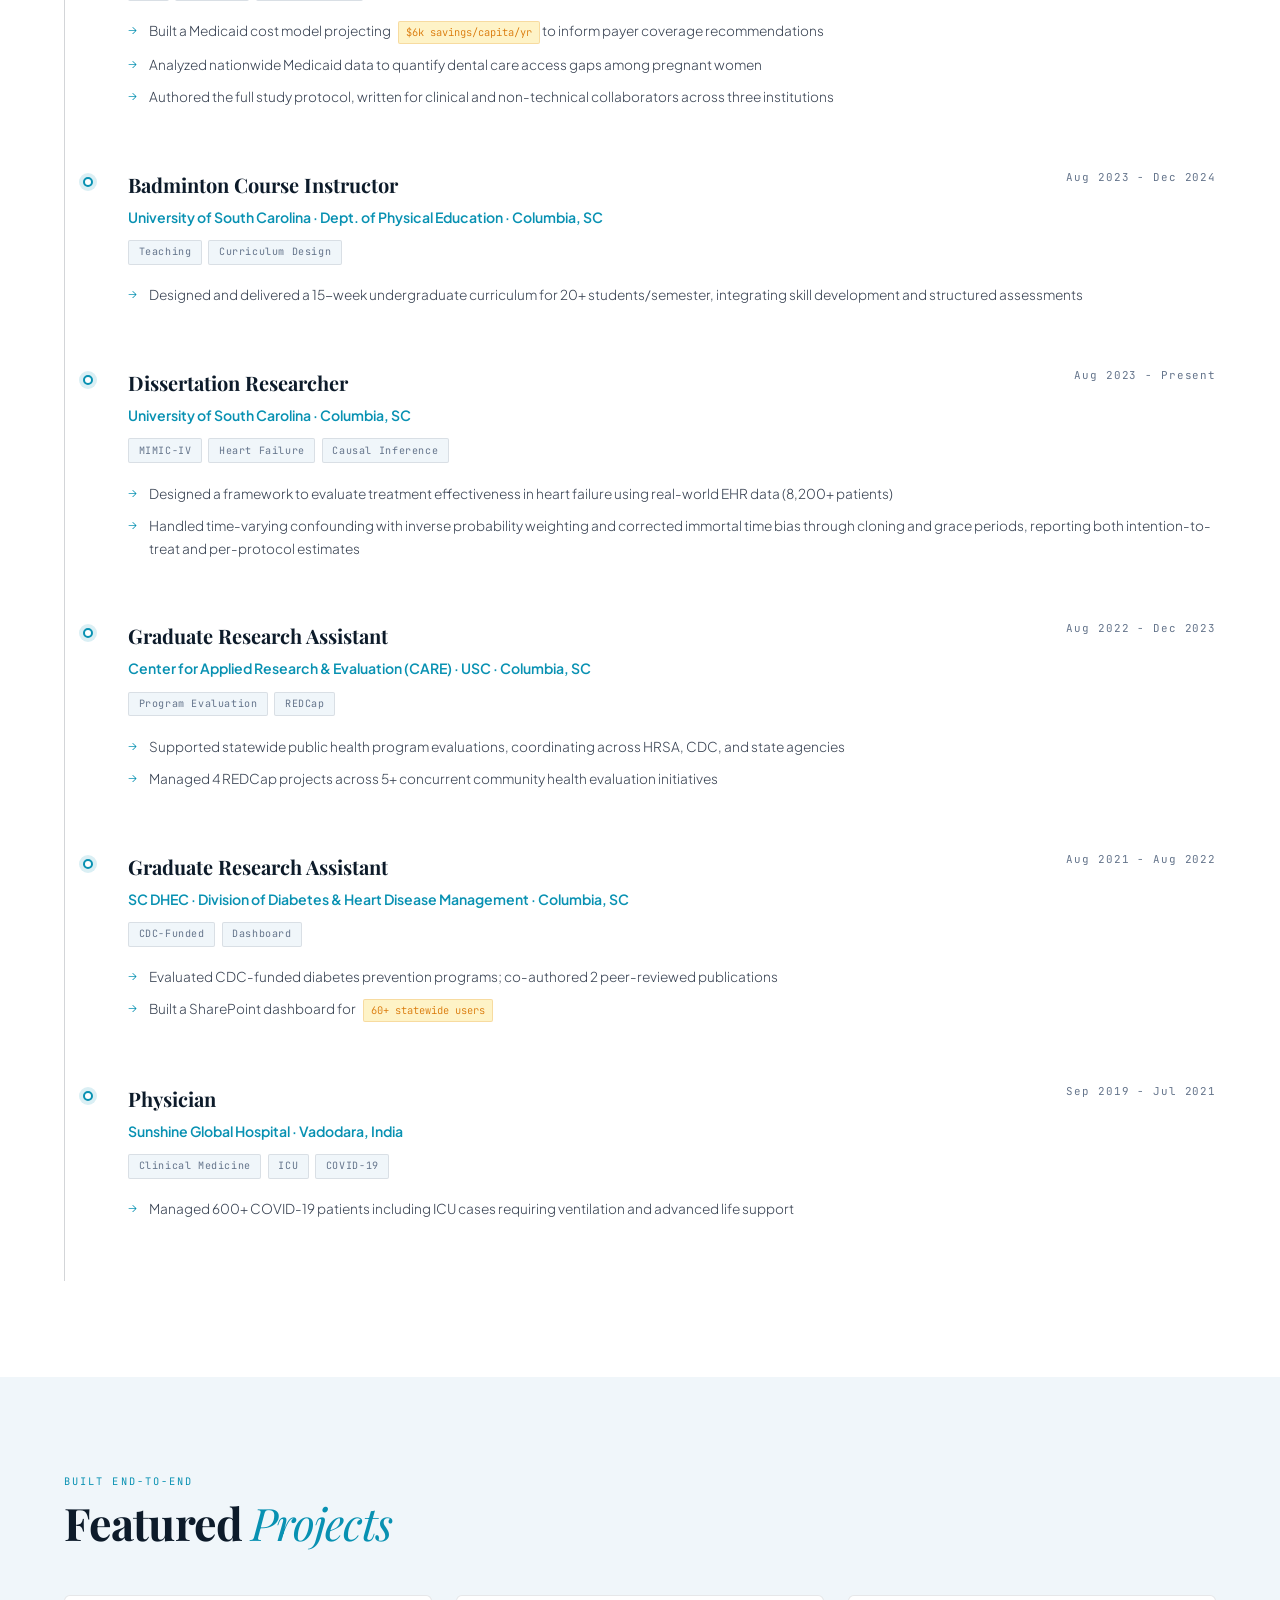
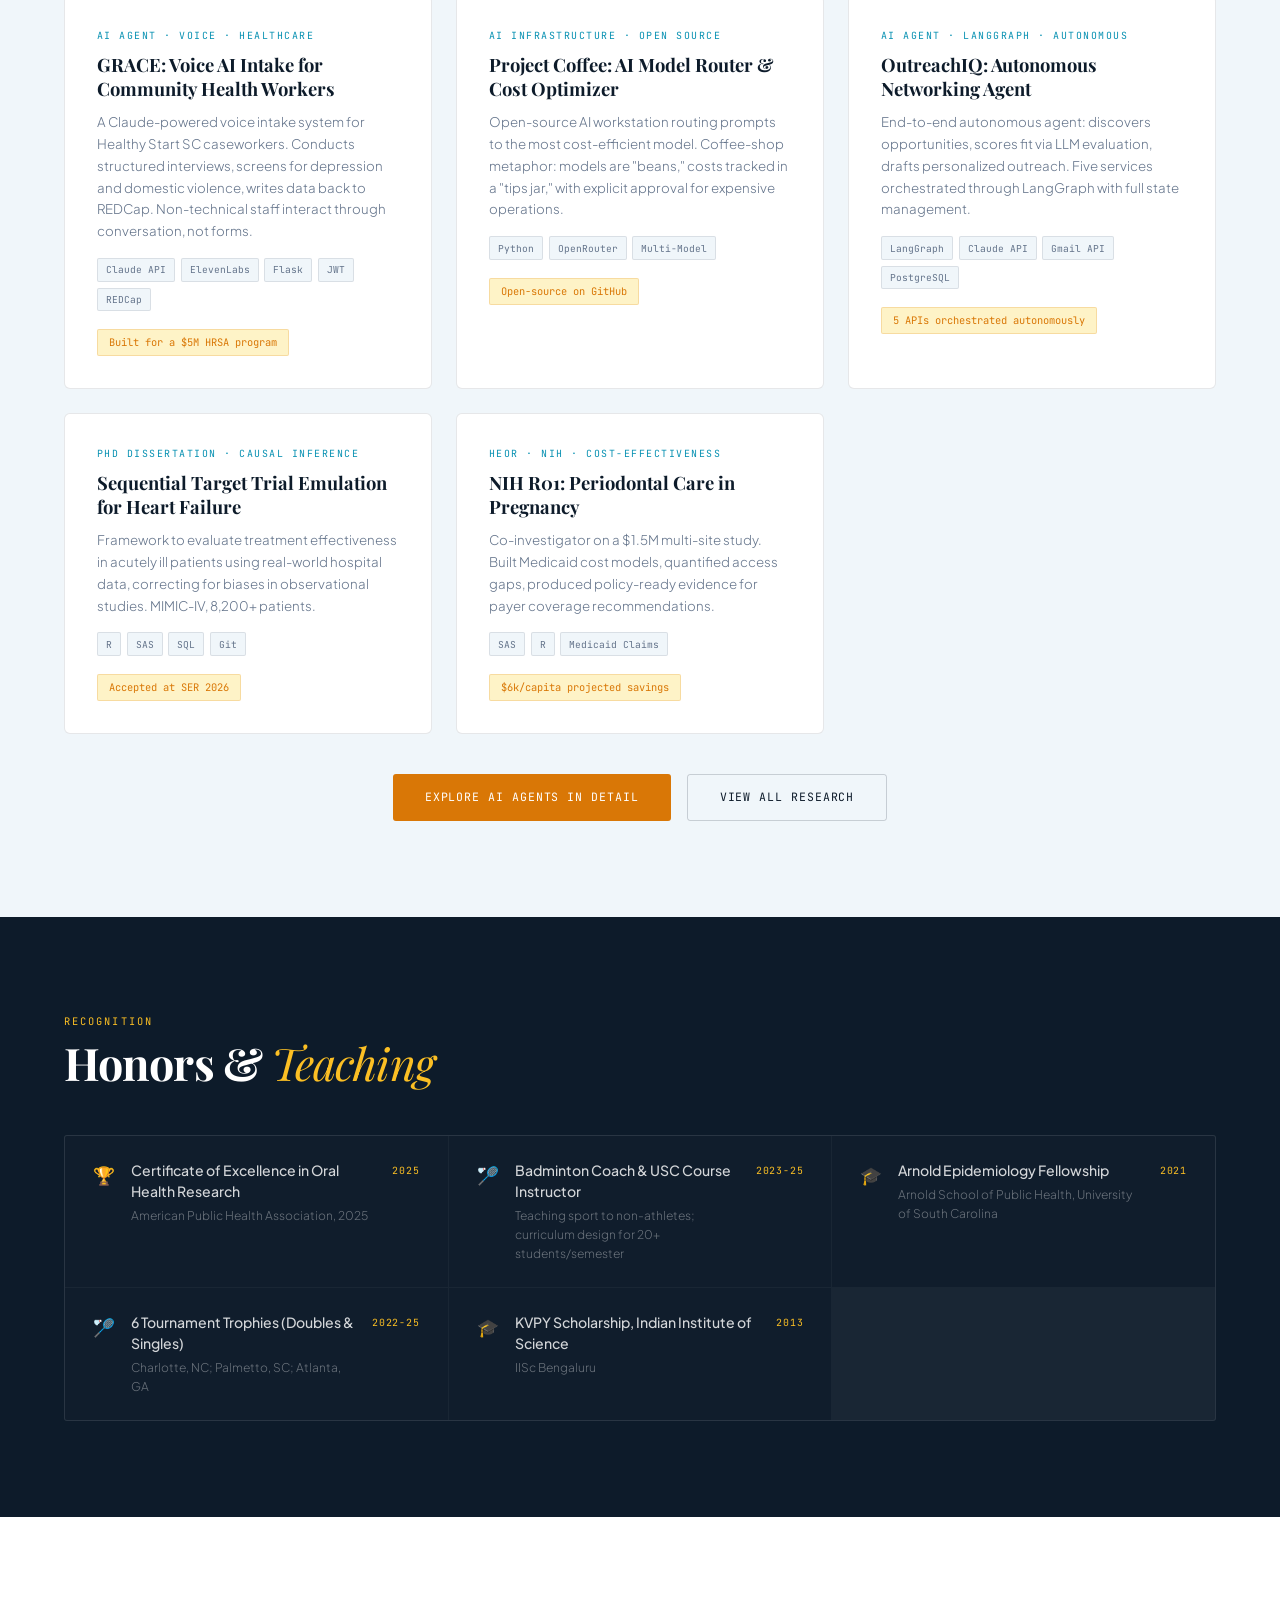
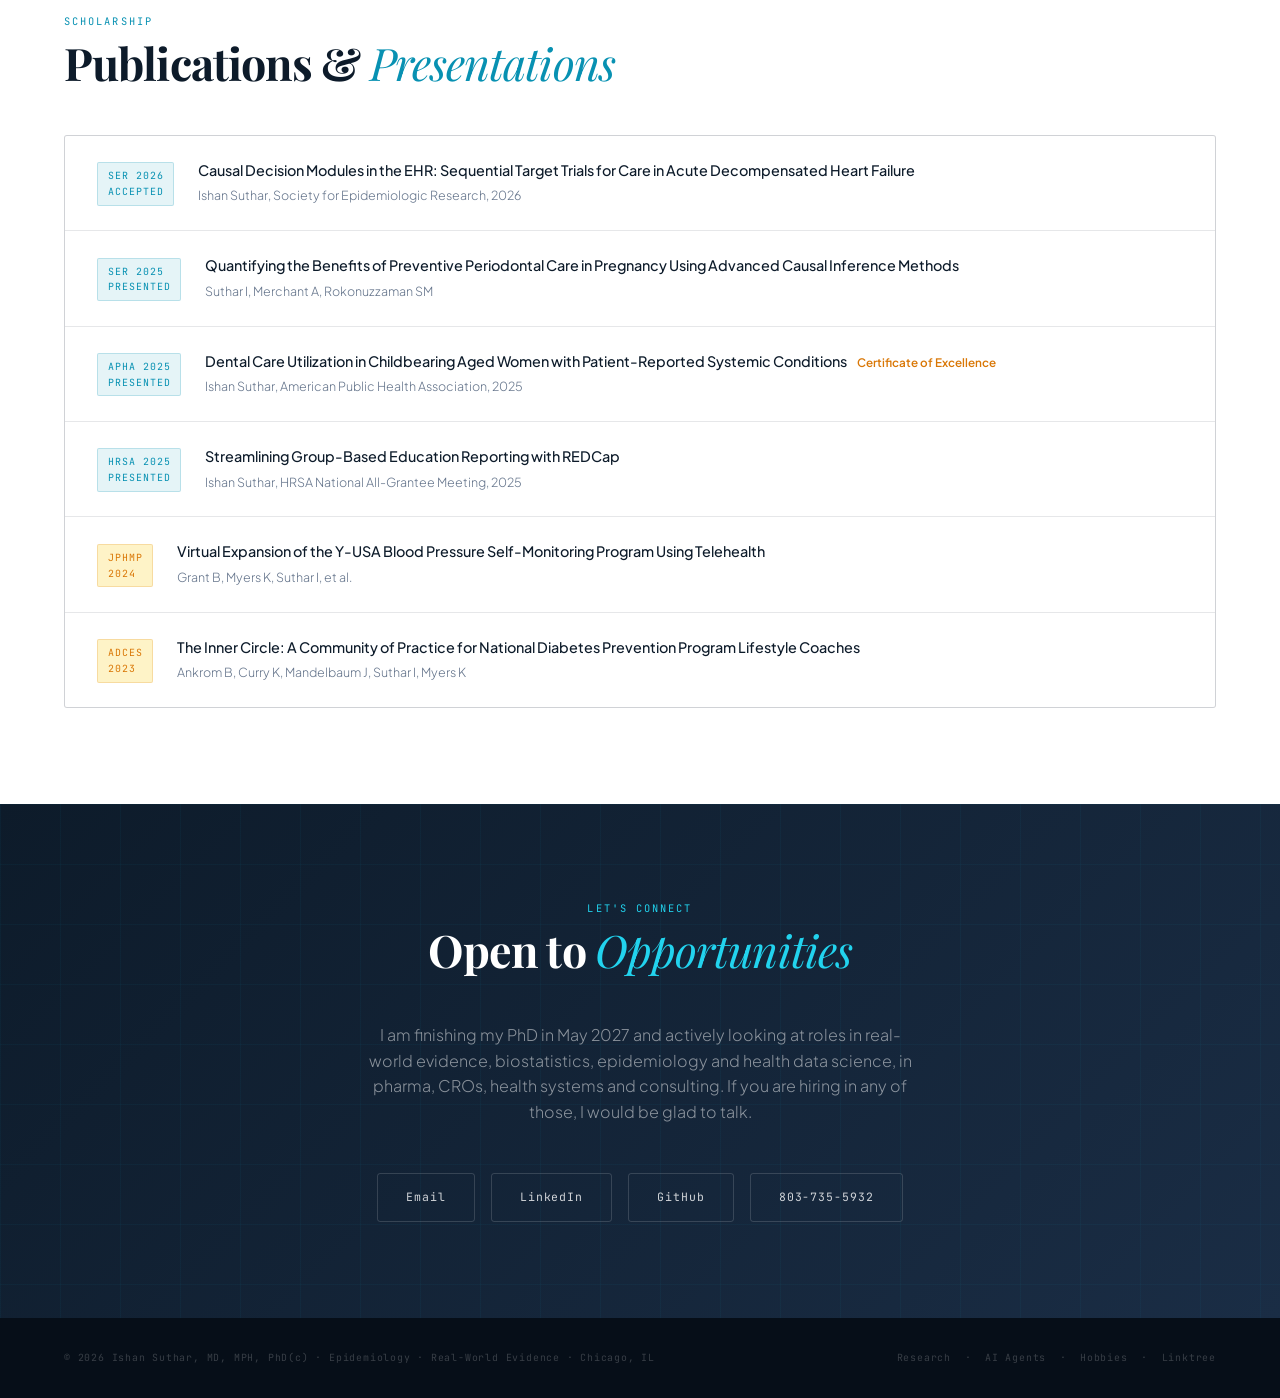
==== commit 621cbd8c: "Add link to Code examples in navigation" ====
--- a/index.html
+++ b/index.html
@@ -466,6 +466,7 @@
     <li><a href="#experience">Experience</a></li>
     <li><a href="#projects">Projects</a></li>
     <li><a href="#publications">Publications</a></li>
+    <li><a href="code-examples.html">Code</a></li>
     <li><a href="ai-agents.html">AI Agents</a></li>
     <li><a href="hobbies.html">Hobbies</a></li>
     <li><a href="#contact" class="nav-cta">Connect</a></li>
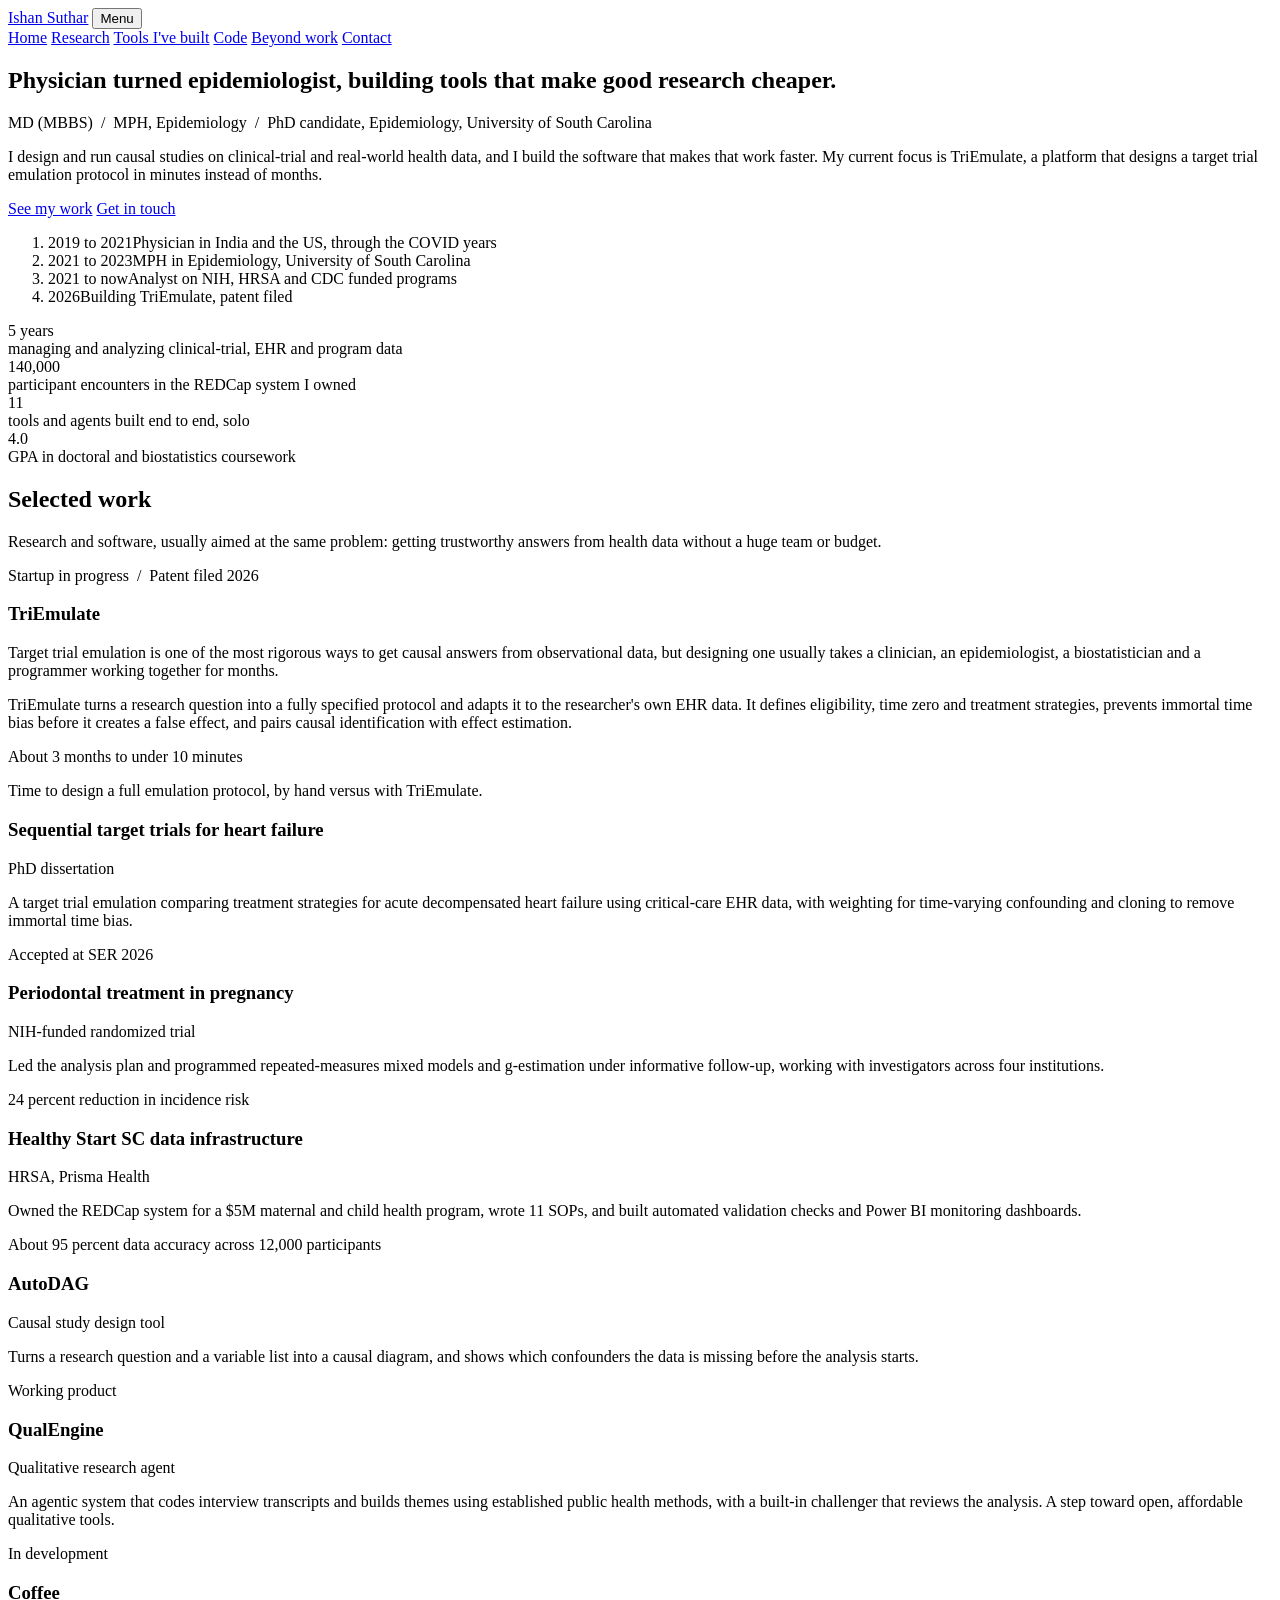
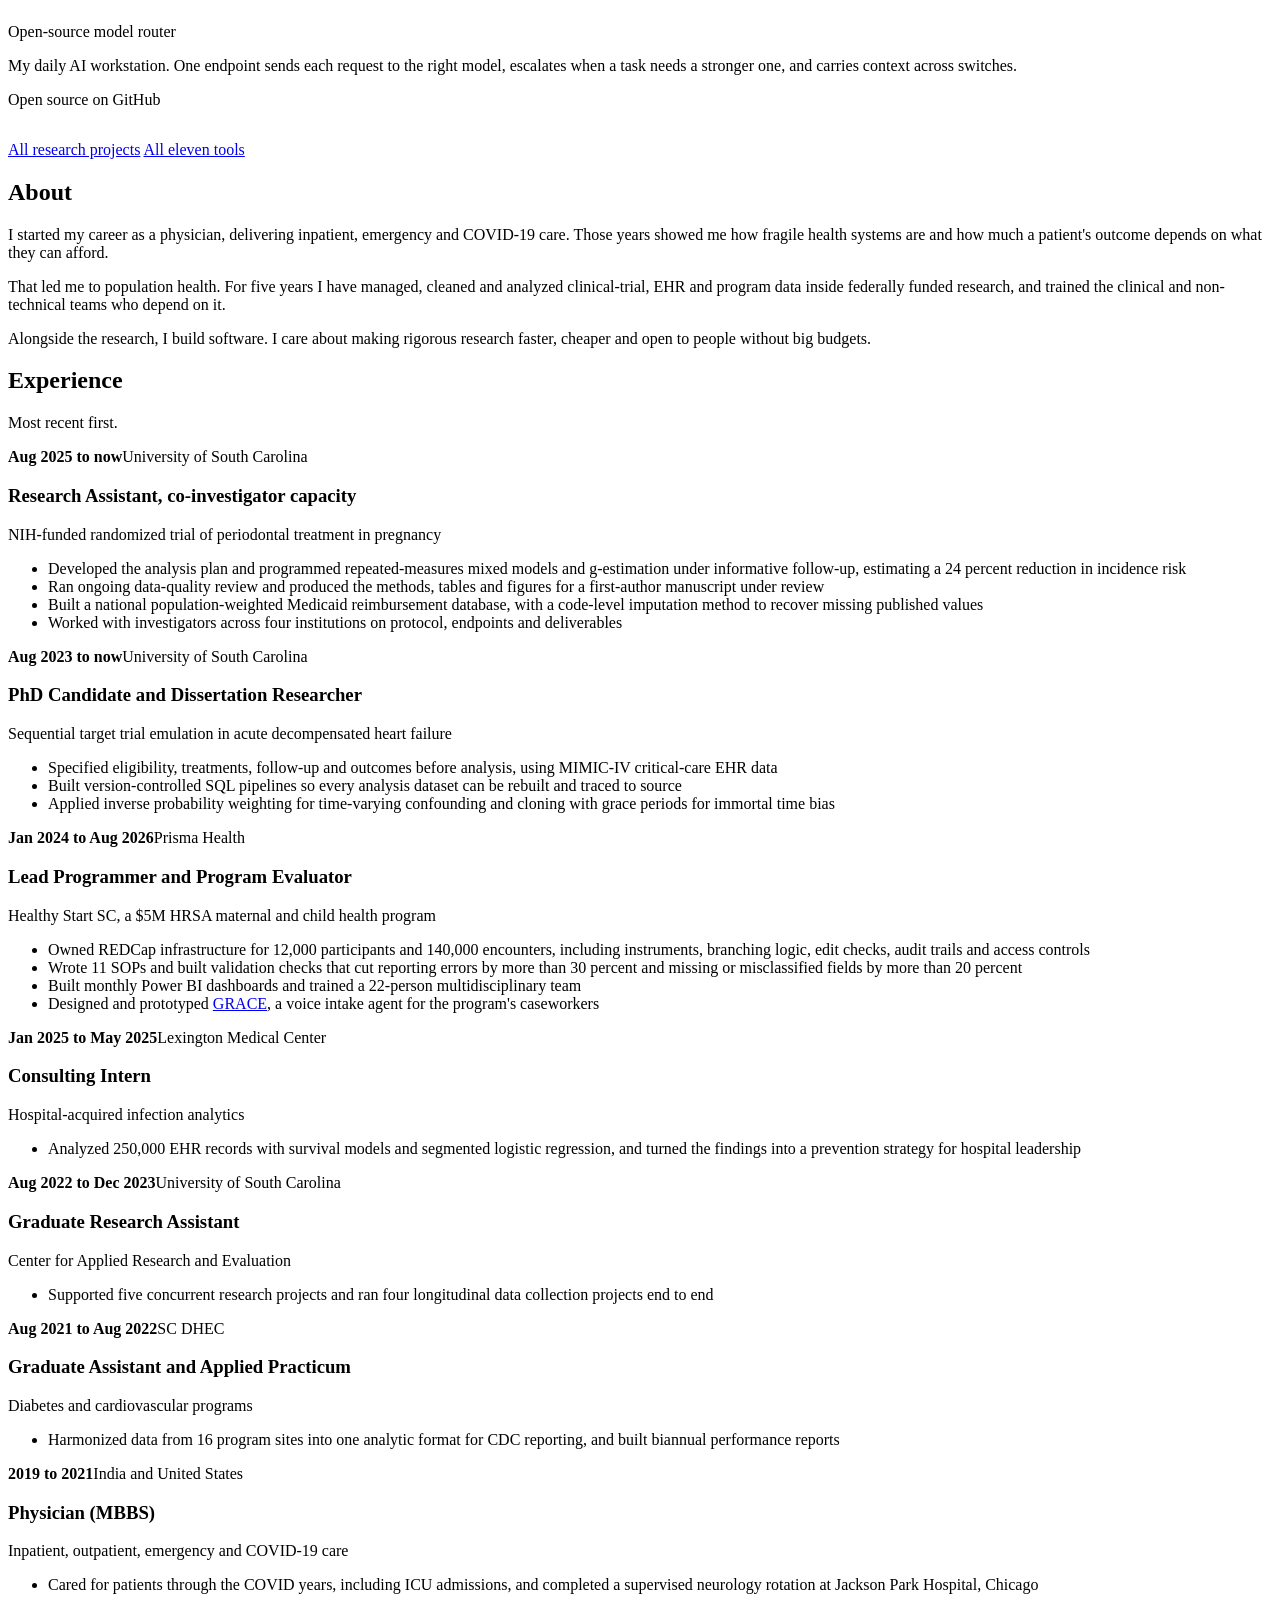
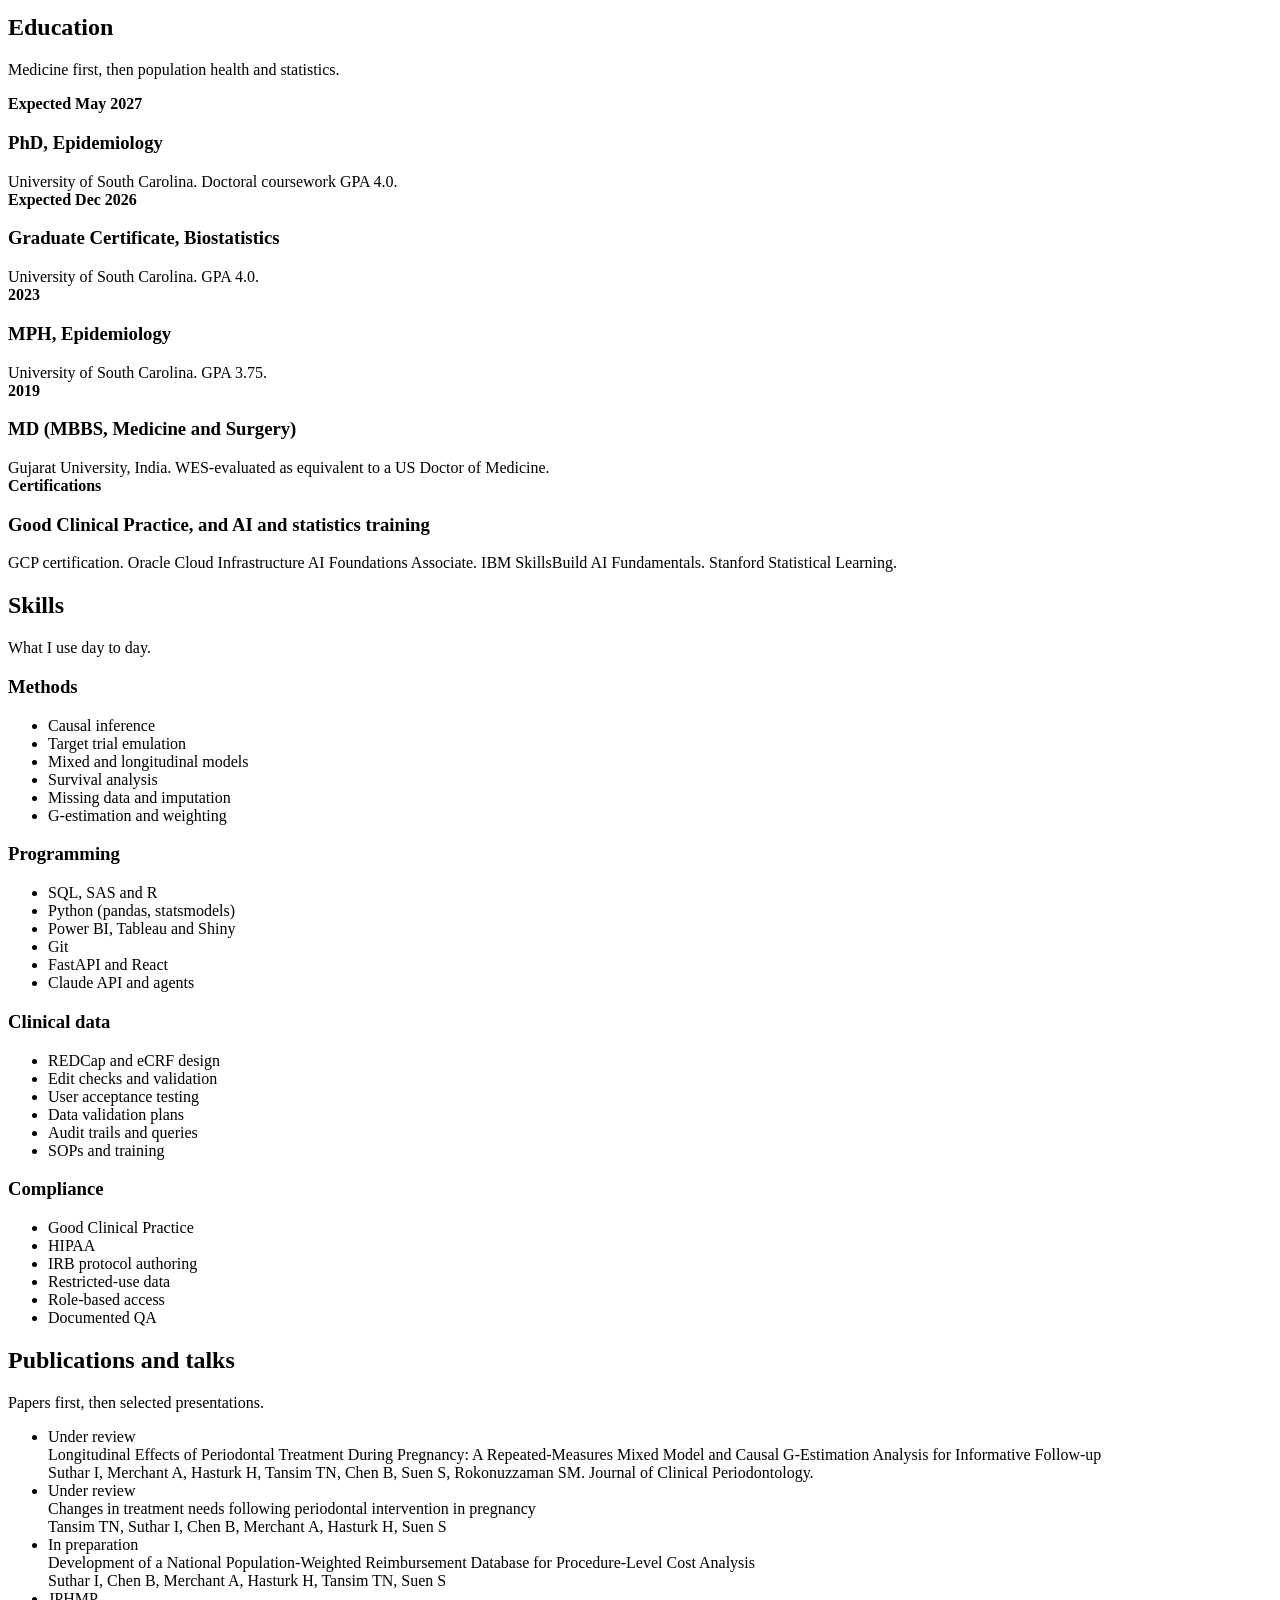
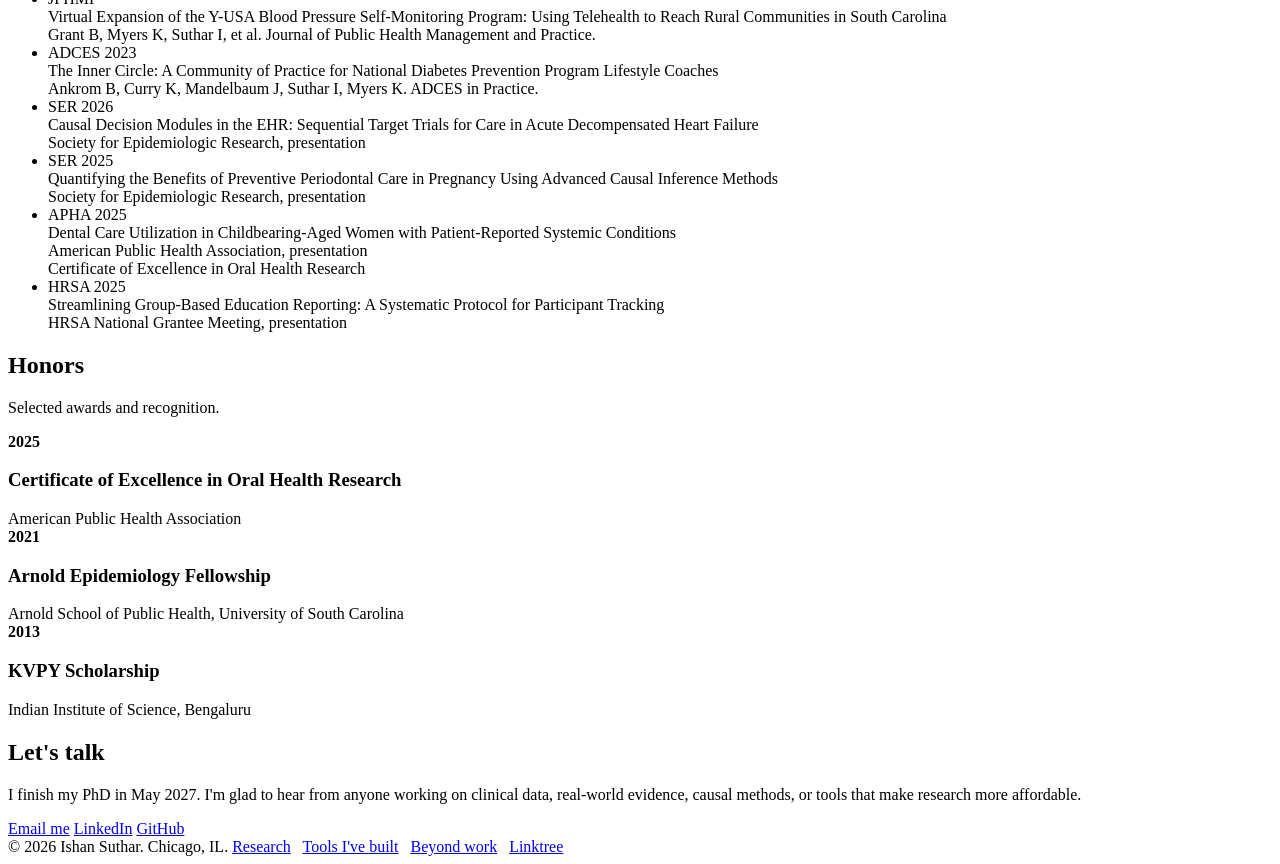
==== commit 6fa9a610: "Update print statement from 'Hello' to 'Goodbye'" ====
--- a/index.html
+++ b/index.html
@@ -1,801 +1,311 @@
 <!DOCTYPE html>
 <html lang="en">
 <head>
-  <meta charset="UTF-8"/>
-  <meta name="viewport" content="width=device-width, initial-scale=1.0"/>
-  <title>Ishan Suthar, MD, MPH, PhD(c) — Epidemiologist | Real-World Evidence | Biostatistics</title>
+  <meta charset="UTF-8">
+  <meta name="viewport" content="width=device-width, initial-scale=1.0">
+  <title>Ishan Suthar | Epidemiologist and builder</title>
+  <meta name="description" content="Physician-trained epidemiologist finishing a PhD in causal inference, and the builder of TriEmulate, a research design platform.">
   <link rel="preconnect" href="https://fonts.googleapis.com">
-  <link href="https://fonts.googleapis.com/css2?family=Playfair+Display:ital,wght@0,400;0,700;0,900;1,400;1,700&family=Plus+Jakarta+Sans:wght@300;400;500;600&family=JetBrains+Mono:wght@300;400&display=swap" rel="stylesheet">
-  <style>
-    :root {
-      --navy:   #0d1b2a;
-      --navy-2: #132035;
-      --navy-3: #1a2d45;
-      --teal:   #0891b2;
-      --teal-bright: #22d3ee;
-      --teal-dim: #164e63;
-      --gold:   #d97706;
-      --gold-bright: #fbbf24;
-      --gold-pale: #fef3c7;
-      --paper:  #ffffff;
-      --paper-2:#f0f6fa;
-      --paper-3:#e2edf5;
-      --ink:    #0d1b2a;
-      --muted:  #64748b;
-      --muted-2:#94a3b8;
-      --border: rgba(13,27,42,0.1);
-      --border-bright: rgba(13,27,42,0.18);
-      --shadow-sm: 0 1px 8px rgba(13,27,42,0.07);
-      --shadow:    0 4px 24px rgba(13,27,42,0.1);
-      --shadow-lg: 0 12px 48px rgba(13,27,42,0.15);
-    }
-
-    *, *::before, *::after { box-sizing: border-box; margin:0; padding:0; }
-    html { scroll-behavior: smooth; }
-    body {
-      font-family: 'Plus Jakarta Sans', sans-serif;
-      background: var(--paper); color: var(--ink);
-      line-height: 1.6; overflow-x: hidden;
-    }
-
-    /* ═══ SCROLL PROGRESS BAR ═══ */
-    .scroll-progress {
-      position:fixed; top:0; left:0; height:3px; z-index:300;
-      background:linear-gradient(90deg, var(--teal), var(--teal-bright), var(--gold-bright));
-      width:0; transition:width 0.1s linear;
-    }
-
-    /* ═══ NAV ═══ */
-    nav {
-      position:fixed; top:3px; left:0; right:0; z-index:200;
-      display:flex; align-items:center; justify-content:space-between;
-      padding:1rem 4rem;
-      background:rgba(13,27,42,0.92); backdrop-filter:blur(20px) saturate(1.4);
-      border-bottom:1px solid rgba(255,255,255,0.06);
-      transition:padding 0.3s, background 0.3s;
-    }
-    nav.scrolled { padding:0.7rem 4rem; background:rgba(13,27,42,0.97); }
-    .nav-logo {
-      font-family:'Playfair Display',serif; font-weight:700; font-size:1.15rem;
-      color:#fff; text-decoration:none; letter-spacing:-0.01em;
-    }
-    .nav-logo span { color:var(--teal-bright); }
-    .nav-links { display:flex; gap:2rem; list-style:none; align-items:center; }
-    .nav-links a {
-      font-family:'JetBrains Mono',monospace; font-size:0.7rem; letter-spacing:0.1em;
-      text-transform:uppercase; color:rgba(255,255,255,0.55); text-decoration:none;
-      transition:color .2s; position:relative;
-    }
-    .nav-links a::after {
-      content:''; position:absolute; bottom:-4px; left:0; width:0; height:1px;
-      background:var(--teal-bright); transition:width .3s;
-    }
-    .nav-links a:hover { color:var(--teal-bright); }
-    .nav-links a:hover::after { width:100%; }
-    .nav-cta {
-      padding:0.5rem 1.25rem; background:var(--teal); color:#fff; border-radius:3px;
-      font-family:'JetBrains Mono',monospace; font-size:0.68rem; letter-spacing:0.08em;
-      text-transform:uppercase; text-decoration:none; transition:all .25s;
-    }
-    .nav-cta:hover { background:var(--teal-bright); color:var(--navy); transform:translateY(-1px); box-shadow:0 4px 16px rgba(34,211,238,0.3); }
-
-    /* Hamburger */
-    .hamburger { display:none; flex-direction:column; gap:5px; cursor:pointer; z-index:210; padding:4px; }
-    .hamburger span { width:24px; height:2px; background:#fff; transition:all .3s; border-radius:1px; }
-    .hamburger.open span:nth-child(1) { transform:rotate(45deg) translate(5px,5px); }
-    .hamburger.open span:nth-child(2) { opacity:0; }
-    .hamburger.open span:nth-child(3) { transform:rotate(-45deg) translate(5px,-5px); }
-
-    /* ═══ HERO ═══ */
-    #hero {
-      min-height:100vh;
-      background:linear-gradient(135deg, var(--navy) 0%, var(--navy-3) 50%, #0f2a3d 100%);
-      display:grid; grid-template-columns:1fr 1fr;
-      align-items:center; padding:9rem 4rem 5rem;
-      gap:4rem; position:relative; overflow:hidden;
-    }
-    #hero::before {
-      content:''; position:absolute; inset:0;
-      background-image:
-        linear-gradient(rgba(8,145,178,0.08) 1px, transparent 1px),
-        linear-gradient(90deg, rgba(8,145,178,0.08) 1px, transparent 1px);
-      background-size:64px 64px;
-      animation:gridFloat 20s linear infinite;
-    }
-    @keyframes gridFloat { 0%{background-position:0 0} 100%{background-position:64px 64px} }
-
-    /* Cursor-following glow */
-    .hero-glow {
-      position:absolute; width:500px; height:500px; border-radius:50%;
-      background:radial-gradient(circle, rgba(8,145,178,0.18) 0%, transparent 70%);
-      pointer-events:none; transition:transform 0.6s cubic-bezier(0.25,0.1,0.25,1);
-      transform:translate(-50%,-50%); will-change:transform;
-    }
-
-    .hero-text { position:relative; z-index:1; }
-    .hero-eyebrow {
-      display:inline-flex; align-items:center; gap:0.6rem;
-      font-family:'JetBrains Mono',monospace; font-size:0.7rem;
-      letter-spacing:0.2em; text-transform:uppercase; color:var(--teal-bright);
-      margin-bottom:1.4rem; opacity:0; animation:slideUp .6s .2s forwards;
-    }
-    .hero-eyebrow::before { content:''; width:28px; height:1px; background:var(--teal-bright); }
-
-    @keyframes slideUp {
-      from { opacity:0; transform:translateY(20px); }
-      to { opacity:1; transform:translateY(0); }
-    }
-
-    h1 {
-      font-family:'Playfair Display',serif;
-      font-size:clamp(3.2rem, 5.5vw, 5.5rem);
-      font-weight:900; line-height:0.95; letter-spacing:-0.03em;
-      color:#fff; margin-bottom:0.5rem;
-      opacity:0; animation:slideUp .6s .35s forwards;
-    }
-    h1 em {
-      display:block; font-style:italic; font-weight:400;
-      background:linear-gradient(90deg, var(--teal-bright), var(--gold-bright));
-      -webkit-background-clip:text; -webkit-text-fill-color:transparent;
-      background-clip:text;
-    }
-    .hero-titles {
-      display:flex; flex-wrap:wrap; gap:0.5rem; margin:1.4rem 0;
-      opacity:0; animation:slideUp .6s .5s forwards;
-    }
-    .hero-badge {
-      font-family:'JetBrains Mono',monospace; font-size:0.68rem; letter-spacing:0.06em;
-      padding:0.3rem 0.75rem; border:1px solid rgba(8,145,178,0.4);
-      border-radius:2px; color:rgba(255,255,255,0.65);
-      transition:all .25s;
-    }
-    .hero-badge:hover { border-color:var(--teal-bright); color:#fff; background:rgba(8,145,178,0.15); }
-    .hero-summary {
-      font-size:1.05rem; line-height:1.8; color:rgba(255,255,255,0.65);
-      font-weight:300; max-width:480px; margin-bottom:2.5rem;
-      opacity:0; animation:slideUp .6s .6s forwards;
-    }
-    .hero-cta {
-      display:flex; gap:1rem; flex-wrap:wrap;
-      opacity:0; animation:slideUp .6s .7s forwards;
-    }
-    .btn {
-      display:inline-flex; align-items:center; gap:0.5rem;
-      padding:0.85rem 2rem; border-radius:3px;
-      font-family:'JetBrains Mono',monospace; font-size:0.72rem;
-      letter-spacing:0.08em; text-transform:uppercase;
-      text-decoration:none; border:none; cursor:pointer; transition:all .25s;
-    }
-    .btn-primary { background:var(--teal); color:#fff; }
-    .btn-primary:hover { background:var(--teal-bright); color:var(--navy); transform:translateY(-2px); box-shadow:0 6px 20px rgba(34,211,238,0.3); }
-    .btn-outline { background:transparent; color:#fff; border:1.5px solid rgba(255,255,255,0.3); }
-    .btn-outline:hover { border-color:var(--teal-bright); color:var(--teal-bright); transform:translateY(-2px); }
-    .btn-gold { background:var(--gold); color:#fff; }
-    .btn-gold:hover { background:var(--gold-bright); color:var(--navy); transform:translateY(-2px); box-shadow:0 6px 20px rgba(251,191,36,0.3); }
-
-    /* Hero stats with 3D tilt */
-    .hero-stats { position:relative; z-index:1; perspective:800px; opacity:0; animation:slideUp .8s .5s forwards; }
-    .stats-grid {
-      display:grid; grid-template-columns:1fr 1fr; gap:2px;
-      background:rgba(255,255,255,0.06); border:1px solid rgba(255,255,255,0.08);
-      border-radius:6px; overflow:hidden;
-      transition:transform 0.4s cubic-bezier(0.25,0.1,0.25,1);
-      transform-style:preserve-3d;
-    }
-    .stat {
-      background:rgba(13,27,42,0.7); backdrop-filter:blur(8px);
-      padding:2rem 1.75rem; transition:all .3s;
-    }
-    .stat:hover { background:rgba(8,145,178,0.2); }
-    .stat-num {
-      font-family:'Playfair Display',serif; font-size:2.8rem; font-weight:900;
-      color:#fff; line-height:1;
-    }
-    .stat-num sup { font-size:1.4rem; color:var(--teal-bright); }
-    .stat-label {
-      font-family:'JetBrains Mono',monospace; font-size:0.65rem;
-      letter-spacing:0.1em; text-transform:uppercase;
-      color:rgba(255,255,255,0.4); margin-top:0.4rem;
-    }
-    .stat.wide { grid-column:1/-1; background:rgba(8,145,178,0.12); }
-    .stat.wide .stat-num { font-size:1.4rem; letter-spacing:0.02em; }
-
-    /* ═══ SECTIONS ═══ */
-    section { padding:6rem 4rem; }
-    .section-tag {
-      font-family:'JetBrains Mono',monospace; font-size:0.65rem;
-      letter-spacing:0.2em; text-transform:uppercase; color:var(--teal);
-      margin-bottom:0.5rem;
-    }
-    h2 {
-      font-family:'Playfair Display',serif;
-      font-size:clamp(2rem,3.5vw,3rem); font-weight:700;
-      letter-spacing:-0.02em; color:var(--ink); margin-bottom:3rem; line-height:1.1;
-    }
-    h2 em { font-style:italic; font-weight:400; color:var(--teal); }
-
-    /* ═══ ABOUT ═══ */
-    #about { background:var(--paper-2); }
-    .about-grid { display:grid; grid-template-columns:1fr 1fr; gap:3rem; align-items:start; }
-    .about-text p { font-size:1rem; line-height:1.85; color:#374151; font-weight:300; margin-bottom:1.2rem; }
-    .about-text strong { color:var(--ink); font-weight:600; }
-    .credential-row { display:flex; flex-direction:column; gap:0.75rem; margin-top:1rem; }
-    .credential {
-      display:flex; align-items:center; gap:1rem;
-      padding:1rem 1.25rem; background:var(--paper);
-      border:1px solid var(--border); border-left:3px solid var(--teal);
-      border-radius:2px; transition:all .3s;
-    }
-    .credential:hover { box-shadow:var(--shadow); transform:translateX(4px); }
-    .cred-title { font-weight:600; font-size:0.9rem; color:var(--ink); }
-    .cred-sub { font-size:0.78rem; color:var(--muted); }
-    .cred-icon { font-size:1.3rem; flex-shrink:0; }
-
-    /* ═══ SKILLS ═══ */
-    #skills { background:var(--navy); }
-    #skills h2 { color:#fff; }
-    #skills h2 em { color:var(--teal-bright); }
-    #skills .section-tag { color:var(--teal-bright); }
-    .skill-filter { display:flex; gap:0.6rem; flex-wrap:wrap; margin-bottom:2.5rem; }
-    .filter-btn {
-      padding:0.45rem 1rem; border-radius:2px;
-      font-family:'JetBrains Mono',monospace; font-size:0.68rem;
-      letter-spacing:0.08em; text-transform:uppercase; border:none; cursor:pointer;
-      background:rgba(255,255,255,0.07); color:rgba(255,255,255,0.5); transition:all .25s;
-    }
-    .filter-btn.active, .filter-btn:hover { background:var(--teal); color:#fff; }
-    .skills-wrap { display:flex; flex-wrap:wrap; gap:0.6rem; }
-    .stag {
-      padding:0.45rem 1rem; border:1px solid rgba(255,255,255,0.12); border-radius:2px;
-      font-size:0.82rem; color:rgba(255,255,255,0.65); cursor:default;
-      transition:all .3s cubic-bezier(0.25,0.1,0.25,1); position:relative;
-    }
-    .stag[data-cat="ai"] { border-color:rgba(217,119,6,0.4); }
-    .stag[data-cat="methods"] { border-color:rgba(8,145,178,0.35); }
-    .stag[data-cat="technical"] { border-color:rgba(124,58,237,0.35); }
-    .stag[data-cat="domains"] { border-color:rgba(16,185,129,0.35); }
-    .stag.hidden { opacity:0; pointer-events:none; transform:scale(0.85) translateY(8px); }
-    .stag:hover { background:rgba(8,145,178,0.2); border-color:var(--teal-bright); color:#fff; transform:translateY(-2px); }
-    .stag[data-cat="ai"]:hover { background:rgba(217,119,6,0.2); border-color:var(--gold-bright); }
-
-    .proficiency-row { margin-top:3rem; }
-    .prof-label {
-      font-family:'JetBrains Mono',monospace; font-size:0.65rem;
-      letter-spacing:0.15em; text-transform:uppercase; color:rgba(255,255,255,0.4); margin-bottom:1.2rem;
-    }
-    .prof-grid { display:grid; grid-template-columns:repeat(auto-fit,minmax(200px,1fr)); gap:1rem; }
-    .prof-name { display:flex; justify-content:space-between; font-size:0.82rem; color:rgba(255,255,255,0.7); margin-bottom:0.4rem; }
-    .prof-pct { font-family:'JetBrains Mono',monospace; font-size:0.68rem; color:var(--teal-bright); }
-    .prof-bar { height:3px; background:rgba(255,255,255,0.08); border-radius:2px; overflow:hidden; }
-    .prof-fill { height:100%; background:linear-gradient(90deg,var(--teal),var(--teal-bright)); border-radius:2px; width:0; transition:width 1.2s cubic-bezier(0.4,0,0.2,1); }
-
-    /* ═══ EXPERIENCE ═══ */
-    #experience { background:var(--paper); }
-    .timeline { position:relative; padding-left:1.5rem; }
-    .timeline::before { content:''; position:absolute; left:0; top:0.5rem; bottom:0; width:1px; background:var(--border-bright); }
-    .job {
-      position:relative; padding:0 0 3.5rem 2.5rem;
-      opacity:0; transform:translateX(-16px); transition:all .55s ease;
-    }
-    .job.visible { opacity:1; transform:none; }
-    .job::before {
-      content:''; position:absolute; left:-5px; top:0.5rem;
-      width:10px; height:10px; border-radius:50%;
-      background:var(--paper); border:2px solid var(--teal);
-      transition:all .3s;
-    }
-    .job.visible::before { box-shadow:0 0 0 4px rgba(8,145,178,0.15); }
-    .job-meta-row { display:flex; justify-content:space-between; align-items:flex-start; flex-wrap:wrap; gap:0.5rem; margin-bottom:0.3rem; }
-    .job-title { font-family:'Playfair Display',serif; font-size:1.25rem; font-weight:700; color:var(--ink); }
-    .job-date { font-family:'JetBrains Mono',monospace; font-size:0.68rem; letter-spacing:0.08em; color:var(--muted); white-space:nowrap; }
-    .job-org { font-size:0.88rem; color:var(--teal); font-weight:600; margin-bottom:0.75rem; }
-    .job-tags { display:flex; gap:0.4rem; flex-wrap:wrap; margin-bottom:0.9rem; }
-    .job-tag {
-      font-family:'JetBrains Mono',monospace; font-size:0.63rem; letter-spacing:0.06em;
-      padding:0.2rem 0.6rem; background:var(--paper-2); border:1px solid var(--border);
-      border-radius:2px; color:var(--muted); transition:all .2s;
-    }
-    .job-tag:hover { border-color:var(--teal); color:var(--teal); }
-    .job-bullets { list-style:none; }
-    .job-bullets li {
-      font-size:0.85rem; color:#374151; line-height:1.7; padding:0.28rem 0 0.28rem 1.3rem;
-      position:relative; font-weight:300;
-    }
-    .job-bullets li::before { content:'\2192'; position:absolute; left:0; color:var(--teal); font-size:0.8rem; }
-    .impact {
-      display:inline-block; background:var(--gold-pale); color:var(--gold);
-      border:1px solid rgba(217,119,6,0.2); border-radius:2px; padding:0.1rem 0.45rem;
-      font-family:'JetBrains Mono',monospace; font-size:0.65rem; margin-left:0.3rem; vertical-align:middle;
-    }
-
-    /* ═══ PROJECTS — 3D tilt cards ═══ */
-    #projects { background:var(--paper-2); }
-    .projects-grid { display:grid; grid-template-columns:repeat(auto-fit,minmax(340px,1fr)); gap:1.5rem; }
-    .pcard {
-      background:var(--paper); border:1px solid var(--border);
-      border-radius:6px; padding:2rem; position:relative;
-      transition:all .35s cubic-bezier(0.25,0.1,0.25,1); overflow:hidden;
-      transform-style:preserve-3d; perspective:600px;
-    }
-    .pcard::before {
-      content:''; position:absolute; top:0; left:0;
-      width:100%; height:3px;
-      background:linear-gradient(90deg, var(--teal), var(--teal-bright));
-      transform:scaleX(0); transform-origin:left; transition:transform .4s;
-    }
-    .pcard::after {
-      content:''; position:absolute; inset:0; border-radius:6px;
-      background:radial-gradient(circle at var(--mouse-x,50%) var(--mouse-y,50%), rgba(8,145,178,0.08) 0%, transparent 60%);
-      opacity:0; transition:opacity .3s; pointer-events:none;
-    }
-    .pcard:hover { transform:translateY(-6px); box-shadow:var(--shadow-lg); }
-    .pcard:hover::before { transform:scaleX(1); }
-    .pcard:hover::after { opacity:1; }
-    .pcard-type { font-family:'JetBrains Mono',monospace; font-size:0.62rem; letter-spacing:0.15em; text-transform:uppercase; color:var(--teal); margin-bottom:0.6rem; }
-    .pcard-title { font-family:'Playfair Display',serif; font-size:1.15rem; font-weight:700; color:var(--ink); line-height:1.3; margin-bottom:0.6rem; }
-    .pcard-desc { font-size:0.83rem; color:var(--muted); line-height:1.65; font-weight:300; margin-bottom:1rem; }
-    .pcard-stack { display:flex; flex-wrap:wrap; gap:0.35rem; margin-bottom:1rem; }
-    .pcard-tag {
-      font-family:'JetBrains Mono',monospace; font-size:0.6rem; padding:0.2rem 0.5rem;
-      background:var(--paper-2); border:1px solid var(--border); border-radius:2px; color:var(--muted);
-      transition:all .2s;
-    }
-    .pcard:hover .pcard-tag { border-color:rgba(8,145,178,0.3); }
-    .pcard-impact {
-      display:inline-block; padding:0.25rem 0.7rem; background:var(--gold-pale);
-      color:var(--gold); border:1px solid rgba(217,119,6,0.2); border-radius:2px;
-      font-family:'JetBrains Mono',monospace; font-size:0.65rem;
-    }
-
-    /* ═══ HONORS ═══ */
-    #honors { background:var(--navy); }
-    #honors h2 { color:#fff; }
-    #honors h2 em { color:var(--gold-bright); }
-    #honors .section-tag { color:var(--gold-bright); }
-    .honors-grid {
-      display:grid; grid-template-columns:repeat(auto-fit,minmax(300px,1fr));
-      gap:1px; background:rgba(255,255,255,0.05);
-      border:1px solid rgba(255,255,255,0.07); border-radius:3px; overflow:hidden;
-    }
-    .honor-card {
-      background:rgba(13,27,42,0.7); padding:1.5rem 1.75rem;
-      display:flex; align-items:flex-start; gap:1rem;
-      transition:all .3s;
-    }
-    .honor-card:hover { background:rgba(217,119,6,0.1); transform:translateX(4px); }
-    .honor-year { font-family:'JetBrains Mono',monospace; font-size:0.62rem; letter-spacing:0.08em; color:var(--gold-bright); white-space:nowrap; margin-top:0.15rem; flex-shrink:0; }
-    .honor-icon { font-size:1.1rem; flex-shrink:0; margin-top:0.05rem; }
-    .honor-title { font-size:0.88rem; color:rgba(255,255,255,0.82); font-weight:500; line-height:1.5; }
-    .honor-org { font-size:0.75rem; color:rgba(255,255,255,0.38); font-weight:300; margin-top:0.2rem; }
-
-    /* ═══ PUBLICATIONS ═══ */
-    #publications { background:var(--paper); }
-    .pub-list { display:flex; flex-direction:column; gap:1px; background:var(--border); border:1px solid var(--border); border-radius:3px; overflow:hidden; }
-    .pub-item {
-      background:var(--paper); padding:1.5rem 2rem;
-      display:grid; grid-template-columns:auto 1fr; gap:1.5rem; align-items:start;
-      transition:all .25s;
-    }
-    .pub-item:hover { background:var(--paper-2); padding-left:2.4rem; }
-    .pub-venue-badge {
-      font-family:'JetBrains Mono',monospace; font-size:0.62rem; letter-spacing:0.1em;
-      text-transform:uppercase; padding:0.3rem 0.6rem;
-      border-radius:2px; white-space:nowrap; align-self:start; margin-top:0.15rem;
-    }
-    .badge-conf { background:rgba(8,145,178,0.1); color:var(--teal); border:1px solid rgba(8,145,178,0.2); }
-    .badge-journal { background:var(--gold-pale); color:var(--gold); border:1px solid rgba(217,119,6,0.2); }
-    .pub-title-text { font-size:0.9rem; color:var(--ink); font-weight:500; line-height:1.5; margin-bottom:0.3rem; }
-    .pub-authors-text { font-size:0.78rem; color:var(--muted); font-weight:300; }
-    .pub-award { display:inline-flex; align-items:center; gap:0.3rem; font-size:0.73rem; color:var(--gold); font-weight:600; margin-left:0.5rem; }
-
-    /* ═══ CONTACT ═══ */
-    #contact {
-      background:linear-gradient(135deg, var(--navy) 0%, var(--navy-3) 100%);
-      text-align:center; position:relative; overflow:hidden;
-    }
-    #contact::before {
-      content:''; position:absolute; inset:0;
-      background-image:linear-gradient(rgba(8,145,178,0.06) 1px, transparent 1px),linear-gradient(90deg,rgba(8,145,178,0.06) 1px, transparent 1px);
-      background-size:60px 60px;
-    }
-    #contact h2 { color:#fff; position:relative; }
-    #contact h2 em { color:var(--teal-bright); }
-    #contact .section-tag { color:var(--teal-bright); position:relative; }
-    .contact-sub { font-size:1rem; color:rgba(255,255,255,0.5); font-weight:300; max-width:560px; margin:0 auto 3rem; position:relative; }
-    .contact-links { display:flex; gap:1rem; justify-content:center; flex-wrap:wrap; position:relative; }
-    .contact-link {
-      display:inline-flex; align-items:center; gap:0.6rem;
-      padding:0.9rem 1.75rem; border:1px solid rgba(255,255,255,0.15);
-      border-radius:3px; color:rgba(255,255,255,0.8); text-decoration:none;
-      font-family:'JetBrains Mono',monospace; font-size:0.72rem; letter-spacing:0.08em;
-      transition:all .25s;
-    }
-    .contact-link:hover { border-color:var(--teal-bright); color:var(--teal-bright); background:rgba(8,145,178,0.1); transform:translateY(-2px); }
-
-    /* ═══ FOOTER ═══ */
-    footer {
-      background:#060e18; padding:2rem 4rem;
-      display:flex; align-items:center; justify-content:space-between; flex-wrap:wrap; gap:1rem;
-    }
-    footer p { font-family:'JetBrains Mono',monospace; font-size:0.62rem; letter-spacing:0.08em; color:rgba(255,255,255,0.2); }
-    footer a { color:rgba(255,255,255,0.2); text-decoration:none; transition:color .2s; }
-    footer a:hover { color:var(--teal-bright); }
-
-    /* ═══ ANIMATIONS ═══ */
-    .fade-up { opacity:0; transform:translateY(24px); transition:opacity .6s ease,transform .6s ease; }
-    .fade-up.visible { opacity:1; transform:none; }
-    .fade-up.d1 { transition-delay:.1s; }
-    .fade-up.d2 { transition-delay:.2s; }
-    .fade-up.d3 { transition-delay:.3s; }
-
-    /* ═══ MOBILE ═══ */
-    @media(max-width:768px){
-      nav { padding:1rem 1.5rem; }
-      nav.scrolled { padding:0.7rem 1.5rem; }
-      .nav-links { display:none; position:fixed; top:0; left:0; right:0; bottom:0; background:rgba(13,27,42,0.98); flex-direction:column; align-items:center; justify-content:center; gap:2.5rem; }
-      .nav-links.open { display:flex; }
-      .nav-links a { font-size:1rem; }
-      .hamburger { display:flex; }
-      #hero { grid-template-columns:1fr; padding:8rem 1.5rem 4rem; }
-      section { padding:4rem 1.5rem; }
-      .about-grid { grid-template-columns:1fr; }
-      .projects-grid { grid-template-columns:1fr; }
-      footer { padding:2rem 1.5rem; flex-direction:column; text-align:center; }
-    }
-
-    /* Reduced motion */
-    @media(prefers-reduced-motion:reduce) {
-      *, *::before, *::after { animation-duration:0.01ms !important; transition-duration:0.01ms !important; }
-    }
-  </style>
+  <link rel="preconnect" href="https://fonts.gstatic.com" crossorigin>
+  <link href="https://fonts.googleapis.com/css2?family=IBM+Plex+Mono:wght@400;500&family=IBM+Plex+Sans:wght@400;500;600&family=Source+Serif+4:opsz,wght@8..60,400;8..60,600&display=swap" rel="stylesheet">
+  <link rel="stylesheet" href="styles.css">
 </head>
 <body>
 
-<!-- Scroll progress -->
-<div class="scroll-progress" id="scrollProgress"></div>
-
-<!-- NAV -->
-<nav id="mainNav">
-  <a href="#" class="nav-logo">Ishan <span>Suthar</span></a>
-  <div class="hamburger" id="hamburger" onclick="this.classList.toggle('open');document.getElementById('navLinks').classList.toggle('open')">
-    <span></span><span></span><span></span>
+<header class="site-header">
+  <div class="wrap">
+    <a class="brand" href="index.html">Ishan Suthar</a>
+    <button class="nav-toggle" aria-expanded="false" aria-controls="nav">Menu</button>
+    <nav class="nav" id="nav">
+      <a href="index.html" aria-current="page">Home</a>
+      <a href="research.html">Research</a>
+      <a href="ai-agents.html">Tools I've built</a>
+      <a href="code-examples.html">Code</a>
+      <a href="hobbies.html">Beyond work</a>
+      <a href="#contact">Contact</a>
+    </nav>
   </div>
-  <ul class="nav-links" id="navLinks">
-    <li><a href="#about">About</a></li>
-    <li><a href="#skills">Skills</a></li>
-    <li><a href="#experience">Experience</a></li>
-    <li><a href="#projects">Projects</a></li>
-    <li><a href="#publications">Publications</a></li>
-    <li><a href="code-examples.html">Code</a></li>
-    <li><a href="ai-agents.html">AI Agents</a></li>
-    <li><a href="hobbies.html">Hobbies</a></li>
-    <li><a href="#contact" class="nav-cta">Connect</a></li>
-  </ul>
-</nav>
-
-<!-- HERO -->
-<section id="hero">
-  <div class="hero-glow" id="heroGlow"></div>
-  <div class="hero-text">
-    <div class="hero-eyebrow">Epidemiology &middot; Real-World Evidence</div>
-    <h1>Ishan<br><em>Suthar</em></h1>
-    <div class="hero-titles">
-      <span class="hero-badge">MD (MBBS)</span>
-      <span class="hero-badge">MPH, Epidemiology</span>
-      <span class="hero-badge">PhD(c), Epidemiology</span>
-    </div>
-    <p class="hero-summary">
-      Physician-trained epidemiologist finishing a PhD in causal inference. I design and run observational studies on claims and electronic health record data, own the pipelines and quality control underneath them, and build AI tooling where it makes the work faster. Graduating May 2027 and open to roles now.
-    </p>
-    <div class="hero-cta">
-      <a href="research.html" class="btn btn-primary">View Research</a>
-      <a href="ai-agents.html" class="btn btn-outline">AI Tools I've Built</a>
+</header>
+
+<main>
+
+  <section class="hero">
+    <div class="wrap hero-grid">
+      <div>
+        <h1>Physician turned epidemiologist, building tools that make good research cheaper.</h1>
+        <p class="creds">MD (MBBS) &nbsp;/&nbsp; MPH, Epidemiology &nbsp;/&nbsp; PhD candidate, Epidemiology, University of South Carolina</p>
+        <p class="lead">I design and run causal studies on clinical-trial and real-world health data, and I build the software that makes that work faster. My current focus is TriEmulate, a platform that designs a target trial emulation protocol in minutes instead of months.</p>
+        <div class="actions">
+          <a class="btn btn-solid" href="#work">See my work</a>
+          <a class="btn btn-line" href="#contact">Get in touch</a>
+        </div>
+      </div>
+      <ol class="path" aria-label="Career path">
+        <li><span class="when">2019 to 2021</span><span class="what">Physician in India and the US, through the COVID years</span></li>
+        <li><span class="when">2021 to 2023</span><span class="what">MPH in Epidemiology, University of South Carolina</span></li>
+        <li><span class="when">2021 to now</span><span class="what">Analyst on NIH, HRSA and CDC funded programs</span></li>
+        <li><span class="when">2026</span><span class="what">Building TriEmulate, patent filed</span></li>
+      </ol>
+    </div>
+  </section>
+
+  <div class="wrap">
+    <div class="facts">
+      <div class="fact"><div class="n">5 years</div><div class="l">managing and analyzing clinical-trial, EHR and program data</div></div>
+      <div class="fact"><div class="n">140,000</div><div class="l">participant encounters in the REDCap system I owned</div></div>
+      <div class="fact"><div class="n">11</div><div class="l">tools and agents built end to end, solo</div></div>
+      <div class="fact"><div class="n">4.0</div><div class="l">GPA in doctoral and biostatistics coursework</div></div>
     </div>
   </div>
-  <div class="hero-stats">
-    <div class="stats-grid" id="statsGrid">
-      <div class="stat">
-        <div class="stat-num" data-count="6"><sup>+</sup></div>
-        <div class="stat-label">AI Tools & Agents Built</div>
-      </div>
-      <div class="stat">
-        <div class="stat-num" data-count="22"></div>
-        <div class="stat-label">Non-Technical Staff Trained</div>
-      </div>
-      <div class="stat">
-        <div class="stat-num" data-count="5"><sup>+</sup></div>
-        <div class="stat-label">Conf. Presentations</div>
-      </div>
-      <div class="stat">
-        <div class="stat-num" data-count="5"></div>
-        <div class="stat-label">Years in Public Health Programs</div>
-      </div>
-      <div class="stat wide">
-        <div class="stat-num">HRSA &middot; NIH &middot; CDC &middot; DHEC</div>
-        <div class="stat-label">Federally funded programs I've worked inside</div>
-      </div>
-    </div>
+
+  <section class="section" id="work" style="border-top:0">
+    <div class="wrap">
+      <div class="section-head">
+        <h2>Selected work</h2>
+        <p>Research and software, usually aimed at the same problem: getting trustworthy answers from health data without a huge team or budget.</p>
+      </div>
+
+      <article class="feature">
+        <div>
+          <p class="tag-line">Startup in progress &nbsp;/&nbsp; Patent filed 2026</p>
+          <h3>TriEmulate</h3>
+          <p>Target trial emulation is one of the most rigorous ways to get causal answers from observational data, but designing one usually takes a clinician, an epidemiologist, a biostatistician and a programmer working together for months.</p>
+          <p>TriEmulate turns a research question into a fully specified protocol and adapts it to the researcher's own EHR data. It defines eligibility, time zero and treatment strategies, prevents immortal time bias before it creates a false effect, and pairs causal identification with effect estimation.</p>
+        </div>
+        <div class="figure">
+          <div class="big">About 3 months <span>to</span> under 10 minutes</div>
+          <p>Time to design a full emulation protocol, by hand versus with TriEmulate.</p>
+        </div>
+      </article>
+
+      <div class="work-list">
+        <div class="work">
+          <h3>Sequential target trials for heart failure</h3>
+          <div class="kind">PhD dissertation</div>
+          <p>A target trial emulation comparing treatment strategies for acute decompensated heart failure using critical-care EHR data, with weighting for time-varying confounding and cloning to remove immortal time bias.</p>
+          <div class="result">Accepted at SER 2026</div>
+        </div>
+        <div class="work">
+          <h3>Periodontal treatment in pregnancy</h3>
+          <div class="kind">NIH-funded randomized trial</div>
+          <p>Led the analysis plan and programmed repeated-measures mixed models and g-estimation under informative follow-up, working with investigators across four institutions.</p>
+          <div class="result">24 percent reduction in incidence risk</div>
+        </div>
+        <div class="work">
+          <h3>Healthy Start SC data infrastructure</h3>
+          <div class="kind">HRSA, Prisma Health</div>
+          <p>Owned the REDCap system for a $5M maternal and child health program, wrote 11 SOPs, and built automated validation checks and Power BI monitoring dashboards.</p>
+          <div class="result">About 95 percent data accuracy across 12,000 participants</div>
+        </div>
+        <div class="work">
+          <h3>AutoDAG</h3>
+          <div class="kind">Causal study design tool</div>
+          <p>Turns a research question and a variable list into a causal diagram, and shows which confounders the data is missing before the analysis starts.</p>
+          <div class="result">Working product</div>
+        </div>
+        <div class="work">
+          <h3>QualEngine</h3>
+          <div class="kind">Qualitative research agent</div>
+          <p>An agentic system that codes interview transcripts and builds themes using established public health methods, with a built-in challenger that reviews the analysis. A step toward open, affordable qualitative tools.</p>
+          <div class="result">In development</div>
+        </div>
+        <div class="work">
+          <h3>Coffee</h3>
+          <div class="kind">Open-source model router</div>
+          <p>My daily AI workstation. One endpoint sends each request to the right model, escalates when a task needs a stronger one, and carries context across switches.</p>
+          <div class="result">Open source on GitHub</div>
+        </div>
+      </div>
+
+      <div class="actions" style="margin-top:32px">
+        <a class="btn btn-line" href="research.html">All research projects</a>
+        <a class="btn btn-line" href="ai-agents.html">All eleven tools</a>
+      </div>
+    </div>
+  </section>
+
+  <section class="section band" id="about">
+    <div class="wrap">
+      <div class="section-head">
+        <h2>About</h2>
+        <div>
+          <p class="lead" style="color:var(--ink-2)">I started my career as a physician, delivering inpatient, emergency and COVID-19 care. Those years showed me how fragile health systems are and how much a patient's outcome depends on what they can afford.</p>
+          <p class="lead" style="color:var(--ink-2)">That led me to population health. For five years I have managed, cleaned and analyzed clinical-trial, EHR and program data inside federally funded research, and trained the clinical and non-technical teams who depend on it.</p>
+          <p class="lead" style="color:var(--ink-2);margin-bottom:0">Alongside the research, I build software. I care about making rigorous research faster, cheaper and open to people without big budgets.</p>
+        </div>
+      </div>
+    </div>
+  </section>
+
+  <section class="section" id="experience">
+    <div class="wrap">
+      <div class="section-head"><h2>Experience</h2><p>Most recent first.</p></div>
+
+      <div class="row">
+        <div class="row-label"><strong>Aug 2025 to now</strong>University of South Carolina</div>
+        <div>
+          <h3>Research Assistant, co-investigator capacity</h3>
+          <div class="org">NIH-funded randomized trial of periodontal treatment in pregnancy</div>
+          <ul class="points">
+            <li>Developed the analysis plan and programmed repeated-measures mixed models and g-estimation under informative follow-up, estimating a 24 percent reduction in incidence risk</li>
+            <li>Ran ongoing data-quality review and produced the methods, tables and figures for a first-author manuscript under review</li>
+            <li>Built a national population-weighted Medicaid reimbursement database, with a code-level imputation method to recover missing published values</li>
+            <li>Worked with investigators across four institutions on protocol, endpoints and deliverables</li>
+          </ul>
+        </div>
+      </div>
+
+      <div class="row">
+        <div class="row-label"><strong>Aug 2023 to now</strong>University of South Carolina</div>
+        <div>
+          <h3>PhD Candidate and Dissertation Researcher</h3>
+          <div class="org">Sequential target trial emulation in acute decompensated heart failure</div>
+          <ul class="points">
+            <li>Specified eligibility, treatments, follow-up and outcomes before analysis, using MIMIC-IV critical-care EHR data</li>
+            <li>Built version-controlled SQL pipelines so every analysis dataset can be rebuilt and traced to source</li>
+            <li>Applied inverse probability weighting for time-varying confounding and cloning with grace periods for immortal time bias</li>
+          </ul>
+        </div>
+      </div>
+
+      <div class="row">
+        <div class="row-label"><strong>Jan 2024 to Aug 2026</strong>Prisma Health</div>
+        <div>
+          <h3>Lead Programmer and Program Evaluator</h3>
+          <div class="org">Healthy Start SC, a $5M HRSA maternal and child health program</div>
+          <ul class="points">
+            <li>Owned REDCap infrastructure for 12,000 participants and 140,000 encounters, including instruments, branching logic, edit checks, audit trails and access controls</li>
+            <li>Wrote 11 SOPs and built validation checks that cut reporting errors by more than 30 percent and missing or misclassified fields by more than 20 percent</li>
+            <li>Built monthly Power BI dashboards and trained a 22-person multidisciplinary team</li>
+            <li>Designed and prototyped <a href="ai-agents.html#grace">GRACE</a>, a voice intake agent for the program's caseworkers</li>
+          </ul>
+        </div>
+      </div>
+
+      <div class="row">
+        <div class="row-label"><strong>Jan 2025 to May 2025</strong>Lexington Medical Center</div>
+        <div>
+          <h3>Consulting Intern</h3>
+          <div class="org">Hospital-acquired infection analytics</div>
+          <ul class="points"><li>Analyzed 250,000 EHR records with survival models and segmented logistic regression, and turned the findings into a prevention strategy for hospital leadership</li></ul>
+        </div>
+      </div>
+
+      <div class="row">
+        <div class="row-label"><strong>Aug 2022 to Dec 2023</strong>University of South Carolina</div>
+        <div>
+          <h3>Graduate Research Assistant</h3>
+          <div class="org">Center for Applied Research and Evaluation</div>
+          <ul class="points"><li>Supported five concurrent research projects and ran four longitudinal data collection projects end to end</li></ul>
+        </div>
+      </div>
+
+      <div class="row">
+        <div class="row-label"><strong>Aug 2021 to Aug 2022</strong>SC DHEC</div>
+        <div>
+          <h3>Graduate Assistant and Applied Practicum</h3>
+          <div class="org">Diabetes and cardiovascular programs</div>
+          <ul class="points"><li>Harmonized data from 16 program sites into one analytic format for CDC reporting, and built biannual performance reports</li></ul>
+        </div>
+      </div>
+
+      <div class="row">
+        <div class="row-label"><strong>2019 to 2021</strong>India and United States</div>
+        <div>
+          <h3>Physician (MBBS)</h3>
+          <div class="org">Inpatient, outpatient, emergency and COVID-19 care</div>
+          <ul class="points"><li>Cared for patients through the COVID years, including ICU admissions, and completed a supervised neurology rotation at Jackson Park Hospital, Chicago</li></ul>
+        </div>
+      </div>
+    </div>
+  </section>
+
+  <section class="section band" id="education">
+    <div class="wrap">
+      <div class="section-head"><h2>Education</h2><p>Medicine first, then population health and statistics.</p></div>
+      <div class="row"><div class="row-label"><strong>Expected May 2027</strong></div><div><h3>PhD, Epidemiology</h3><div class="org">University of South Carolina. Doctoral coursework GPA 4.0.</div></div></div>
+      <div class="row"><div class="row-label"><strong>Expected Dec 2026</strong></div><div><h3>Graduate Certificate, Biostatistics</h3><div class="org">University of South Carolina. GPA 4.0.</div></div></div>
+      <div class="row"><div class="row-label"><strong>2023</strong></div><div><h3>MPH, Epidemiology</h3><div class="org">University of South Carolina. GPA 3.75.</div></div></div>
+      <div class="row"><div class="row-label"><strong>2019</strong></div><div><h3>MD (MBBS, Medicine and Surgery)</h3><div class="org">Gujarat University, India. WES-evaluated as equivalent to a US Doctor of Medicine.</div></div></div>
+      <div class="row"><div class="row-label"><strong>Certifications</strong></div><div><h3>Good Clinical Practice, and AI and statistics training</h3><div class="org">GCP certification. Oracle Cloud Infrastructure AI Foundations Associate. IBM SkillsBuild AI Fundamentals. Stanford Statistical Learning.</div></div></div>
+    </div>
+  </section>
+
+  <section class="section" id="skills">
+    <div class="wrap">
+      <div class="section-head"><h2>Skills</h2><p>What I use day to day.</p></div>
+      <div class="skills">
+        <div>
+          <h3>Methods</h3>
+          <ul><li>Causal inference</li><li>Target trial emulation</li><li>Mixed and longitudinal models</li><li>Survival analysis</li><li>Missing data and imputation</li><li>G-estimation and weighting</li></ul>
+        </div>
+        <div>
+          <h3>Programming</h3>
+          <ul><li>SQL, SAS and R</li><li>Python (pandas, statsmodels)</li><li>Power BI, Tableau and Shiny</li><li>Git</li><li>FastAPI and React</li><li>Claude API and agents</li></ul>
+        </div>
+        <div>
+          <h3>Clinical data</h3>
+          <ul><li>REDCap and eCRF design</li><li>Edit checks and validation</li><li>User acceptance testing</li><li>Data validation plans</li><li>Audit trails and queries</li><li>SOPs and training</li></ul>
+        </div>
+        <div>
+          <h3>Compliance</h3>
+          <ul><li>Good Clinical Practice</li><li>HIPAA</li><li>IRB protocol authoring</li><li>Restricted-use data</li><li>Role-based access</li><li>Documented QA</li></ul>
+        </div>
+      </div>
+    </div>
+  </section>
+
+  <section class="section band" id="publications">
+    <div class="wrap">
+      <div class="section-head"><h2>Publications and talks</h2><p>Papers first, then selected presentations.</p></div>
+      <ul class="pubs">
+        <li><div class="venue">Under review</div><div><div class="title">Longitudinal Effects of Periodontal Treatment During Pregnancy: A Repeated-Measures Mixed Model and Causal G-Estimation Analysis for Informative Follow-up</div><div class="authors">Suthar I, Merchant A, Hasturk H, Tansim TN, Chen B, Suen S, Rokonuzzaman SM. Journal of Clinical Periodontology.</div></div></li>
+        <li><div class="venue">Under review</div><div><div class="title">Changes in treatment needs following periodontal intervention in pregnancy</div><div class="authors">Tansim TN, Suthar I, Chen B, Merchant A, Hasturk H, Suen S</div></div></li>
+        <li><div class="venue">In preparation</div><div><div class="title">Development of a National Population-Weighted Reimbursement Database for Procedure-Level Cost Analysis</div><div class="authors">Suthar I, Chen B, Merchant A, Hasturk H, Tansim TN, Suen S</div></div></li>
+        <li><div class="venue">JPHMP</div><div><div class="title">Virtual Expansion of the Y-USA Blood Pressure Self-Monitoring Program: Using Telehealth to Reach Rural Communities in South Carolina</div><div class="authors">Grant B, Myers K, Suthar I, et al. Journal of Public Health Management and Practice.</div></div></li>
+        <li><div class="venue">ADCES 2023</div><div><div class="title">The Inner Circle: A Community of Practice for National Diabetes Prevention Program Lifestyle Coaches</div><div class="authors">Ankrom B, Curry K, Mandelbaum J, Suthar I, Myers K. ADCES in Practice.</div></div></li>
+        <li><div class="venue">SER 2026</div><div><div class="title">Causal Decision Modules in the EHR: Sequential Target Trials for Care in Acute Decompensated Heart Failure</div><div class="authors">Society for Epidemiologic Research, presentation</div></div></li>
+        <li><div class="venue">SER 2025</div><div><div class="title">Quantifying the Benefits of Preventive Periodontal Care in Pregnancy Using Advanced Causal Inference Methods</div><div class="authors">Society for Epidemiologic Research, presentation</div></div></li>
+        <li><div class="venue">APHA 2025</div><div><div class="title">Dental Care Utilization in Childbearing-Aged Women with Patient-Reported Systemic Conditions</div><div class="authors">American Public Health Association, presentation</div><div class="award">Certificate of Excellence in Oral Health Research</div></div></li>
+        <li><div class="venue">HRSA 2025</div><div><div class="title">Streamlining Group-Based Education Reporting: A Systematic Protocol for Participant Tracking</div><div class="authors">HRSA National Grantee Meeting, presentation</div></div></li>
+      </ul>
+    </div>
+  </section>
+
+  <section class="section" id="honors">
+    <div class="wrap">
+      <div class="section-head"><h2>Honors</h2><p>Selected awards and recognition.</p></div>
+      <div class="row"><div class="row-label"><strong>2025</strong></div><div><h3>Certificate of Excellence in Oral Health Research</h3><div class="org">American Public Health Association</div></div></div>
+      <div class="row"><div class="row-label"><strong>2021</strong></div><div><h3>Arnold Epidemiology Fellowship</h3><div class="org">Arnold School of Public Health, University of South Carolina</div></div></div>
+      <div class="row"><div class="row-label"><strong>2013</strong></div><div><h3>KVPY Scholarship</h3><div class="org">Indian Institute of Science, Bengaluru</div></div></div>
+    </div>
+  </section>
+
+  <section class="contact band" id="contact">
+    <div class="wrap">
+      <h2>Let's talk</h2>
+      <p class="lead">I finish my PhD in May 2027. I'm glad to hear from anyone working on clinical data, real-world evidence, causal methods, or tools that make research more affordable.</p>
+      <div class="contact-links">
+        <a class="btn btn-solid" href="mailto:i.ishan.2812@gmail.com">Email me</a>
+        <a class="btn btn-line" href="https://www.linkedin.com/in/isuthar/" target="_blank" rel="noopener">LinkedIn</a>
+        <a class="btn btn-line" href="https://github.com/ishan-suthar" target="_blank" rel="noopener">GitHub</a>
+      </div>
+    </div>
+  </section>
+
+</main>
+
+<footer class="site-footer">
+  <div class="wrap">
+    <span>&copy; 2026 Ishan Suthar. Chicago, IL.</span>
+    <span><a href="research.html">Research</a> &nbsp; <a href="ai-agents.html">Tools I've built</a> &nbsp; <a href="hobbies.html">Beyond work</a> &nbsp; <a href="https://linktr.ee/i.ishan.2812" target="_blank" rel="noopener">Linktree</a></span>
   </div>
-</section>
-
-<!-- ABOUT -->
-<section id="about">
-  <div class="about-grid">
-    <div class="about-text fade-up">
-      <p class="section-tag">Background</p>
-      <h2>Physician <em>turned</em><br>Epidemiologist</h2>
-      <p>I started my career as a practicing physician in India, managing 600+ COVID-19 patients before pivoting to population-level evidence. That clinical foundation shapes everything I build: I understand the workflows, the endpoints, and the constraints that frontline staff actually face.</p>
-      <p>For the past five years I've been embedded in <strong>federally funded public health programs</strong> (HRSA, NIH, CDC, SC DHEC) during graduate school, doing the work that sits between data systems and the people who use them: building dashboards, training non-technical teams, designing reporting pipelines, and shipping tools that make programs run better.</p>
-      <p>Alongside the research I build <strong>AI-powered tools and agents</strong> for the same kinds of organizations: a Claude-powered voice intake system for community health caseworkers, an NLP pipeline that pulls structured variables out of free-text clinical notes, and a model router that makes LLM access affordable for resource-constrained teams. <a href="ai-agents.html" style="color:var(--teal);font-weight:600;">See what I've built here.</a></p>
-    </div>
-    <div class="fade-up d1">
-      <div class="credential-row">
-        <div class="credential"><span class="cred-icon">🎓</span><div><div class="cred-title">PhD Candidate, Epidemiology (Final Year)</div><div class="cred-sub">University of South Carolina, Expected 2027</div></div></div>
-        <div class="credential"><span class="cred-icon">🎓</span><div><div class="cred-title">MPH, Epidemiology</div><div class="cred-sub">University of South Carolina, 2023</div></div></div>
-        <div class="credential"><span class="cred-icon">🩺</span><div><div class="cred-title">MD (MBBS, Medicine and Surgery)</div><div class="cred-sub">Gujarat University, India, 2019 &middot; WES-evaluated as equivalent to a US Doctor of Medicine</div></div></div>
-        <div class="credential"><span class="cred-icon">🤖</span><div><div class="cred-title">Claude Certified (AI Fluency + Claude 101)</div><div class="cred-sub">Anthropic, 2026</div></div></div>
-        <div class="credential"><span class="cred-icon">📊</span><div><div class="cred-title">Graduate Certificate in Biostatistics</div><div class="cred-sub">University of South Carolina, Expected Dec 2026</div></div></div>
-      </div>
-    </div>
-  </div>
-</section>
-
-<!-- SKILLS -->
-<section id="skills">
-  <p class="section-tag">Expertise</p>
-  <h2 style="color:#fff">Core <em>Capabilities</em></h2>
-  <div class="skill-filter">
-    <button class="filter-btn active" data-filter="all">All</button>
-    <button class="filter-btn" data-filter="ai">AI & Engineering</button>
-    <button class="filter-btn" data-filter="domains">Domains</button>
-    <button class="filter-btn" data-filter="methods">Methods</button>
-    <button class="filter-btn" data-filter="technical">Data & Analytics</button>
-  </div>
-  <div class="skills-wrap">
-    <span class="stag" data-cat="ai">Claude API</span>
-    <span class="stag" data-cat="ai">Prompt Engineering</span>
-    <span class="stag" data-cat="ai">RAG / Vector Search</span>
-    <span class="stag" data-cat="ai">LLM Agent Frameworks</span>
-    <span class="stag" data-cat="ai">LangGraph</span>
-    <span class="stag" data-cat="ai">Tool Use & Function Calling</span>
-    <span class="stag" data-cat="ai">Multi-Model Routing</span>
-    <span class="stag" data-cat="ai">Voice AI (WhisprFlow, ElevenLabs)</span>
-    <span class="stag" data-cat="ai">NLP & Clinical Text Mining</span>
-    <span class="stag" data-cat="ai">spaCy</span>
-    <span class="stag" data-cat="domains">Public Health & Equity</span>
-    <span class="stag" data-cat="domains">Program Evaluation</span>
-    <span class="stag" data-cat="domains">HEOR</span>
-    <span class="stag" data-cat="domains">Real-World Evidence</span>
-    <span class="stag" data-cat="domains">Epidemiology & Biostatistics</span>
-    <span class="stag" data-cat="domains">Maternal & Child Health</span>
-    <span class="stag" data-cat="domains">Health Economics</span>
-    <span class="stag" data-cat="methods">Causal Inference</span>
-    <span class="stag" data-cat="methods">Target Trial Emulation</span>
-    <span class="stag" data-cat="methods">Survival Analysis</span>
-    <span class="stag" data-cat="methods">Machine Learning</span>
-    <span class="stag" data-cat="methods">Missing Data (MICE, IPCW)</span>
-    <span class="stag" data-cat="methods">Longitudinal Analysis</span>
-    <span class="stag" data-cat="methods">Cost-Effectiveness Analysis</span>
-    <span class="stag" data-cat="technical">Python</span>
-    <span class="stag" data-cat="technical">FastAPI</span>
-    <span class="stag" data-cat="technical">JavaScript / React</span>
-    <span class="stag" data-cat="technical">SAS (Expert)</span>
-    <span class="stag" data-cat="technical">R (Expert)</span>
-    <span class="stag" data-cat="technical">SQL</span>
-    <span class="stag" data-cat="technical">Git</span>
-    <span class="stag" data-cat="technical">REST APIs</span>
-    <span class="stag" data-cat="technical">REDCap</span>
-    <span class="stag" data-cat="technical">Tableau / Power BI</span>
-    <span class="stag" data-cat="technical">Dashboards & Automation</span>
-  </div>
-  <div class="proficiency-row">
-    <div class="prof-label">Technical Proficiency</div>
-    <div class="prof-grid">
-      <div class="prof-item"><div class="prof-name"><span>Python</span><span class="prof-pct">85%</span></div><div class="prof-bar"><div class="prof-fill" data-w="85"></div></div></div>
-      <div class="prof-item"><div class="prof-name"><span>SAS</span><span class="prof-pct">95%</span></div><div class="prof-bar"><div class="prof-fill" data-w="95"></div></div></div>
-      <div class="prof-item"><div class="prof-name"><span>R</span><span class="prof-pct">92%</span></div><div class="prof-bar"><div class="prof-fill" data-w="92"></div></div></div>
-      <div class="prof-item"><div class="prof-name"><span>Claude API / LLMs</span><span class="prof-pct">82%</span></div><div class="prof-bar"><div class="prof-fill" data-w="82"></div></div></div>
-      <div class="prof-item"><div class="prof-name"><span>SQL</span><span class="prof-pct">78%</span></div><div class="prof-bar"><div class="prof-fill" data-w="78"></div></div></div>
-      <div class="prof-item"><div class="prof-name"><span>REDCap</span><span class="prof-pct">90%</span></div><div class="prof-bar"><div class="prof-fill" data-w="90"></div></div></div>
-    </div>
-  </div>
-</section>
-
-<!-- EXPERIENCE -->
-<section id="experience">
-  <p class="section-tag">Experience</p>
-  <h2>Where I've <em>Worked</em></h2>
-  <div class="timeline">
-    <div class="job"><div class="job-meta-row"><div class="job-title">Lead Programmer &amp; Program Evaluator</div><div class="job-date">Jan 2024 - Aug 2026</div></div><div class="job-org">PRISMA Health (University of South Carolina) &middot; HRSA Healthy Start ($5M) &middot; Columbia, SC</div><div class="job-tags"><span class="job-tag">Maternal Health</span><span class="job-tag">Team Training</span><span class="job-tag">Dashboards</span><span class="job-tag">Claude API</span></div><ul class="job-bullets"><li>Trained and supervised a 22-member team of nurses, social workers, and data collectors on data systems, collection standards, and reporting workflows</li><li>Built automated reporting dashboards (Power BI, SAS, R) ensuring <span class="impact">100% on-time</span> federal submissions to HRSA</li><li>Designed quality improvement checks that reduced data errors by <span class="impact">20%+</span> and reporting mistakes by <span class="impact">30%+</span></li><li>Designed and prototyped GRACE, a Claude-powered voice intake system for caseworkers, embedding clinical screening protocols directly in the AI conversation flow</li><li>Used program data to evaluate community health interventions, producing evidence that shaped staffing and outreach strategy</li></ul></div>
-    <div class="job"><div class="job-meta-row"><div class="job-title">Research Assistant, Co-Investigator capacity</div><div class="job-date">Aug 2025 - Present</div></div><div class="job-org">University of South Carolina &middot; NIH R01 Grant ($1.5M) &middot; Columbia, SC</div><div class="job-tags"><span class="job-tag">NIH</span><span class="job-tag">Medicaid</span><span class="job-tag">Cost Modeling</span></div><ul class="job-bullets"><li>Built a Medicaid cost model projecting <span class="impact">$6k savings/capita/yr</span> to inform payer coverage recommendations</li><li>Analyzed nationwide Medicaid data to quantify dental care access gaps among pregnant women</li><li>Authored the full study protocol, written for clinical and non-technical collaborators across three institutions</li></ul></div>
-    <div class="job"><div class="job-meta-row"><div class="job-title">Badminton Course Instructor</div><div class="job-date">Aug 2023 - Dec 2024</div></div><div class="job-org">University of South Carolina &middot; Dept. of Physical Education &middot; Columbia, SC</div><div class="job-tags"><span class="job-tag">Teaching</span><span class="job-tag">Curriculum Design</span></div><ul class="job-bullets"><li>Designed and delivered a 15-week undergraduate curriculum for 20+ students/semester, integrating skill development and structured assessments</li></ul></div>
-    <div class="job"><div class="job-meta-row"><div class="job-title">Dissertation Researcher</div><div class="job-date">Aug 2023 - Present</div></div><div class="job-org">University of South Carolina &middot; Columbia, SC</div><div class="job-tags"><span class="job-tag">MIMIC-IV</span><span class="job-tag">Heart Failure</span><span class="job-tag">Causal Inference</span></div><ul class="job-bullets"><li>Designed a framework to evaluate treatment effectiveness in heart failure using real-world EHR data (8,200+ patients)</li><li>Handled time-varying confounding with inverse probability weighting and corrected immortal time bias through cloning and grace periods, reporting both intention-to-treat and per-protocol estimates</li></ul></div>
-    <div class="job"><div class="job-meta-row"><div class="job-title">Graduate Research Assistant</div><div class="job-date">Aug 2022 - Dec 2023</div></div><div class="job-org">Center for Applied Research & Evaluation (CARE) &middot; USC &middot; Columbia, SC</div><div class="job-tags"><span class="job-tag">Program Evaluation</span><span class="job-tag">REDCap</span></div><ul class="job-bullets"><li>Supported statewide public health program evaluations, coordinating across HRSA, CDC, and state agencies</li><li>Managed 4 REDCap projects across 5+ concurrent community health evaluation initiatives</li></ul></div>
-    <div class="job"><div class="job-meta-row"><div class="job-title">Graduate Research Assistant</div><div class="job-date">Aug 2021 - Aug 2022</div></div><div class="job-org">SC DHEC &middot; Division of Diabetes & Heart Disease Management &middot; Columbia, SC</div><div class="job-tags"><span class="job-tag">CDC-Funded</span><span class="job-tag">Dashboard</span></div><ul class="job-bullets"><li>Evaluated CDC-funded diabetes prevention programs; co-authored 2 peer-reviewed publications</li><li>Built a SharePoint dashboard for <span class="impact">60+ statewide users</span></li></ul></div>
-    <div class="job"><div class="job-meta-row"><div class="job-title">Physician</div><div class="job-date">Sep 2019 - Jul 2021</div></div><div class="job-org">Sunshine Global Hospital &middot; Vadodara, India</div><div class="job-tags"><span class="job-tag">Clinical Medicine</span><span class="job-tag">ICU</span><span class="job-tag">COVID-19</span></div><ul class="job-bullets"><li>Managed 600+ COVID-19 patients including ICU cases requiring ventilation and advanced life support</li></ul></div>
-  </div>
-</section>
-
-<!-- FEATURED PROJECTS -->
-<section id="projects">
-  <p class="section-tag">Built End-to-End</p>
-  <h2>Featured <em>Projects</em></h2>
-  <div class="projects-grid">
-    <div class="pcard fade-up"><div class="pcard-type">AI Agent &middot; Voice &middot; Healthcare</div><div class="pcard-title">GRACE: Voice AI Intake for Community Health Workers</div><div class="pcard-desc">A Claude-powered voice intake system for Healthy Start SC caseworkers. Conducts structured interviews, screens for depression and domestic violence, writes data back to REDCap. Non-technical staff interact through conversation, not forms.</div><div class="pcard-stack"><span class="pcard-tag">Claude API</span><span class="pcard-tag">ElevenLabs</span><span class="pcard-tag">Flask</span><span class="pcard-tag">JWT</span><span class="pcard-tag">REDCap</span></div><span class="pcard-impact">Built for a $5M HRSA program</span></div>
-    <div class="pcard fade-up d2"><div class="pcard-type">AI Infrastructure &middot; Open Source</div><div class="pcard-title">Project Coffee: AI Model Router & Cost Optimizer</div><div class="pcard-desc">Open-source AI workstation routing prompts to the most cost-efficient model. Coffee-shop metaphor: models are "beans," costs tracked in a "tips jar," with explicit approval for expensive operations.</div><div class="pcard-stack"><span class="pcard-tag">Python</span><span class="pcard-tag">OpenRouter</span><span class="pcard-tag">Multi-Model</span></div><span class="pcard-impact">Open-source on GitHub</span></div>
-    <div class="pcard fade-up"><div class="pcard-type">AI Agent &middot; LangGraph &middot; Autonomous</div><div class="pcard-title">OutreachIQ: Autonomous Networking Agent</div><div class="pcard-desc">End-to-end autonomous agent: discovers opportunities, scores fit via LLM evaluation, drafts personalized outreach. Five services orchestrated through LangGraph with full state management.</div><div class="pcard-stack"><span class="pcard-tag">LangGraph</span><span class="pcard-tag">Claude API</span><span class="pcard-tag">Gmail API</span><span class="pcard-tag">PostgreSQL</span></div><span class="pcard-impact">5 APIs orchestrated autonomously</span></div>
-    <div class="pcard fade-up d1"><div class="pcard-type">PhD Dissertation &middot; Causal Inference</div><div class="pcard-title">Sequential Target Trial Emulation for Heart Failure</div><div class="pcard-desc">Framework to evaluate treatment effectiveness in acutely ill patients using real-world hospital data, correcting for biases in observational studies. MIMIC-IV, 8,200+ patients.</div><div class="pcard-stack"><span class="pcard-tag">R</span><span class="pcard-tag">SAS</span><span class="pcard-tag">SQL</span><span class="pcard-tag">Git</span></div><span class="pcard-impact">Accepted at SER 2026</span></div>
-    <div class="pcard fade-up d2"><div class="pcard-type">HEOR &middot; NIH &middot; Cost-Effectiveness</div><div class="pcard-title">NIH R01: Periodontal Care in Pregnancy</div><div class="pcard-desc">Co-investigator on a $1.5M multi-site study. Built Medicaid cost models, quantified access gaps, produced policy-ready evidence for payer coverage recommendations.</div><div class="pcard-stack"><span class="pcard-tag">SAS</span><span class="pcard-tag">R</span><span class="pcard-tag">Medicaid Claims</span></div><span class="pcard-impact">$6k/capita projected savings</span></div>
-  </div>
-  <div style="text-align:center;margin-top:2.5rem;display:flex;gap:1rem;justify-content:center;flex-wrap:wrap;">
-    <a href="ai-agents.html" class="btn btn-gold" style="color:#fff">Explore AI Agents in Detail</a>
-    <a href="research.html" class="btn btn-outline" style="color:var(--ink);border-color:var(--border-bright)">View All Research</a>
-  </div>
-</section>
-
-<!-- HONORS -->
-<section id="honors">
-  <p class="section-tag">Recognition</p>
-  <h2>Honors & <em style="color:var(--gold-bright)">Teaching</em></h2>
-  <div class="honors-grid">
-    <div class="honor-card fade-up"><span class="honor-icon">🏆</span><div><div class="honor-title">Certificate of Excellence in Oral Health Research</div><div class="honor-org">American Public Health Association, 2025</div></div><span class="honor-year">2025</span></div>
-    <div class="honor-card fade-up"><span class="honor-icon">🏸</span><div><div class="honor-title">Badminton Coach &amp; USC Course Instructor</div><div class="honor-org">Teaching sport to non-athletes; curriculum design for 20+ students/semester</div></div><span class="honor-year">2023-25</span></div>
-    <div class="honor-card fade-up"><span class="honor-icon">🎓</span><div><div class="honor-title">Arnold Epidemiology Fellowship</div><div class="honor-org">Arnold School of Public Health, University of South Carolina</div></div><span class="honor-year">2021</span></div>
-    <div class="honor-card fade-up"><span class="honor-icon">🏸</span><div><div class="honor-title">6 Tournament Trophies (Doubles &amp; Singles)</div><div class="honor-org">Charlotte, NC; Palmetto, SC; Atlanta, GA</div></div><span class="honor-year">2022-25</span></div>
-    <div class="honor-card fade-up"><span class="honor-icon">🎓</span><div><div class="honor-title">KVPY Scholarship, Indian Institute of Science</div><div class="honor-org">IISc Bengaluru</div></div><span class="honor-year">2013</span></div>
-  </div>
-</section>
-
-<!-- PUBLICATIONS -->
-<section id="publications">
-  <p class="section-tag">Scholarship</p>
-  <h2>Publications & <em>Presentations</em></h2>
-  <div class="pub-list">
-    <div class="pub-item fade-up"><span class="pub-venue-badge badge-conf">SER 2026<br>Accepted</span><div><div class="pub-title-text">Causal Decision Modules in the EHR: Sequential Target Trials for Care in Acute Decompensated Heart Failure</div><div class="pub-authors-text">Ishan Suthar, Society for Epidemiologic Research, 2026</div></div></div>
-    <div class="pub-item fade-up"><span class="pub-venue-badge badge-conf">SER 2025<br>Presented</span><div><div class="pub-title-text">Quantifying the Benefits of Preventive Periodontal Care in Pregnancy Using Advanced Causal Inference Methods</div><div class="pub-authors-text">Suthar I, Merchant A, Rokonuzzaman SM</div></div></div>
-    <div class="pub-item fade-up"><span class="pub-venue-badge badge-conf">APHA 2025<br>Presented</span><div><div class="pub-title-text">Dental Care Utilization in Childbearing Aged Women with Patient-Reported Systemic Conditions <span class="pub-award">Certificate of Excellence</span></div><div class="pub-authors-text">Ishan Suthar, American Public Health Association, 2025</div></div></div>
-    <div class="pub-item fade-up"><span class="pub-venue-badge badge-conf">HRSA 2025<br>Presented</span><div><div class="pub-title-text">Streamlining Group-Based Education Reporting with REDCap</div><div class="pub-authors-text">Ishan Suthar, HRSA National All-Grantee Meeting, 2025</div></div></div>
-    <div class="pub-item fade-up"><span class="pub-venue-badge badge-journal">JPHMP<br>2024</span><div><div class="pub-title-text">Virtual Expansion of the Y-USA Blood Pressure Self-Monitoring Program Using Telehealth</div><div class="pub-authors-text">Grant B, Myers K, Suthar I, et al.</div></div></div>
-    <div class="pub-item fade-up"><span class="pub-venue-badge badge-journal">ADCES<br>2023</span><div><div class="pub-title-text">The Inner Circle: A Community of Practice for National Diabetes Prevention Program Lifestyle Coaches</div><div class="pub-authors-text">Ankrom B, Curry K, Mandelbaum J, Suthar I, Myers K</div></div></div>
-  </div>
-</section>
-
-<!-- CONTACT -->
-<section id="contact">
-  <p class="section-tag">Let's Connect</p>
-  <h2>Open to <em>Opportunities</em></h2>
-  <p class="contact-sub">I am finishing my PhD in May 2027 and actively looking at roles in real-world evidence, biostatistics, epidemiology and health data science, in pharma, CROs, health systems and consulting. If you are hiring in any of those, I would be glad to talk.</p>
-  <div class="contact-links">
-    <a href="mailto:i.ishan.2812@gmail.com" class="contact-link">Email</a>
-    <a href="https://www.linkedin.com/in/isuthar/" target="_blank" class="contact-link">LinkedIn</a>
-    <a href="https://github.com/ishan-suthar" target="_blank" class="contact-link">GitHub</a>
-    <a href="tel:+18037355932" class="contact-link">803-735-5932</a>
-  </div>
-</section>
-
-<footer>
-  <p>&copy; 2026 Ishan Suthar, MD, MPH, PhD(c) &middot; Epidemiology &middot; Real-World Evidence &middot; Chicago, IL</p>
-  <p>
-    <a href="research.html">Research</a> &nbsp;&middot;&nbsp;
-    <a href="ai-agents.html">AI Agents</a> &nbsp;&middot;&nbsp;
-    <a href="hobbies.html">Hobbies</a> &nbsp;&middot;&nbsp;
-    <a href="https://linktr.ee/i.ishan.2812" target="_blank">Linktree</a>
-  </p>
 </footer>
 
 <script>
-  // ═══ SCROLL PROGRESS BAR ═══
-  const scrollBar = document.getElementById('scrollProgress');
-  const nav = document.getElementById('mainNav');
-  window.addEventListener('scroll', () => {
-    const h = document.documentElement;
-    const pct = (h.scrollTop / (h.scrollHeight - h.clientHeight)) * 100;
-    scrollBar.style.width = pct + '%';
-    nav.classList.toggle('scrolled', window.scrollY > 60);
-  });
-
-  // ═══ CURSOR-FOLLOWING GLOW ═══
-  const heroSection = document.getElementById('hero');
-  const heroGlow = document.getElementById('heroGlow');
-  heroSection.addEventListener('mousemove', (e) => {
-    const rect = heroSection.getBoundingClientRect();
-    heroGlow.style.transform = `translate(${e.clientX - rect.left}px, ${e.clientY - rect.top}px) translate(-50%,-50%)`;
-  });
-
-  // ═══ 3D TILT ON STATS GRID ═══
-  const statsGrid = document.getElementById('statsGrid');
-  const statsContainer = document.querySelector('.hero-stats');
-  statsContainer.addEventListener('mousemove', (e) => {
-    const rect = statsContainer.getBoundingClientRect();
-    const x = (e.clientX - rect.left) / rect.width - 0.5;
-    const y = (e.clientY - rect.top) / rect.height - 0.5;
-    statsGrid.style.transform = `rotateY(${x*6}deg) rotateX(${-y*6}deg)`;
-  });
-  statsContainer.addEventListener('mouseleave', () => {
-    statsGrid.style.transform = 'rotateY(0) rotateX(0)';
-  });
-
-  // ═══ PROJECT CARD MOUSE GLOW ═══
-  document.querySelectorAll('.pcard').forEach(card => {
-    card.addEventListener('mousemove', (e) => {
-      const rect = card.getBoundingClientRect();
-      card.style.setProperty('--mouse-x', ((e.clientX - rect.left) / rect.width * 100) + '%');
-      card.style.setProperty('--mouse-y', ((e.clientY - rect.top) / rect.height * 100) + '%');
-    });
-  });
-
-  // ═══ INTERSECTION OBSERVER ═══
-  const io = new IntersectionObserver((entries) => {
-    entries.forEach(e => { if(e.isIntersecting) e.target.classList.add('visible'); });
-  }, {threshold:0.1});
-  document.querySelectorAll('.fade-up,.job').forEach(el => io.observe(el));
-
-  // ═══ SKILL FILTER ═══
-  document.querySelectorAll('.filter-btn').forEach(btn => {
-    btn.addEventListener('click', () => {
-      document.querySelectorAll('.filter-btn').forEach(b => b.classList.remove('active'));
-      btn.classList.add('active');
-      const f = btn.dataset.filter;
-      document.querySelectorAll('.stag').forEach(tag => {
-        tag.classList.toggle('hidden', f !== 'all' && tag.dataset.cat !== f);
-      });
-    });
-  });
-
-  // ═══ PROFICIENCY BARS ═══
-  const barObs = new IntersectionObserver((entries) => {
-    entries.forEach(e => {
-      if(e.isIntersecting) {
-        e.target.querySelectorAll('.prof-fill').forEach(fill => {
-          fill.style.width = fill.dataset.w + '%';
-        });
-      }
-    });
-  }, {threshold:0.2});
-  const profRow = document.querySelector('.proficiency-row');
-  if(profRow) barObs.observe(profRow);
-
-  // ═══ COUNTER ANIMATION ═══
-  const counterObs = new IntersectionObserver((entries) => {
-    entries.forEach(e => {
-      if(e.isIntersecting) {
-        e.target.querySelectorAll('[data-count]').forEach(el => {
-          const target = parseInt(el.dataset.count);
-          const sup = el.querySelector('sup');
-          let count = 0;
-          const step = Math.ceil(target/40);
-          const supHtml = sup ? sup.outerHTML : '';
-          const t = setInterval(() => {
-            count = Math.min(count + step, target);
-            el.innerHTML = count + supHtml;
-            if(count >= target) clearInterval(t);
-          }, 30);
-        });
-      }
-    });
-  }, {threshold:0.3});
-  if(statsGrid) counterObs.observe(statsGrid);
-
-  // ═══ ACTIVE NAV HIGHLIGHT ═══
-  const sections = document.querySelectorAll('section[id]');
-  const navLinks = document.querySelectorAll('.nav-links a[href^="#"]');
-  window.addEventListener('scroll', () => {
-    let current = '';
-    sections.forEach(s => {
-      if(window.scrollY >= s.offsetTop - 200) current = s.id;
-    });
-    navLinks.forEach(a => {
-      a.classList.toggle('active', a.getAttribute('href') === '#' + current);
-    });
-  });
-
-  // Close mobile nav on link click
-  document.querySelectorAll('#navLinks a').forEach(a => {
-    a.addEventListener('click', () => {
-      document.getElementById('navLinks').classList.remove('open');
-      document.getElementById('hamburger').classList.remove('open');
-    });
-  });
+  const t = document.querySelector('.nav-toggle'), n = document.getElementById('nav');
+  t.addEventListener('click', () => { const o = n.classList.toggle('open'); t.setAttribute('aria-expanded', o); });
+  n.querySelectorAll('a').forEach(a => a.addEventListener('click', () => { n.classList.remove('open'); t.setAttribute('aria-expanded', false); }));
 </script>
 </body>
 </html>
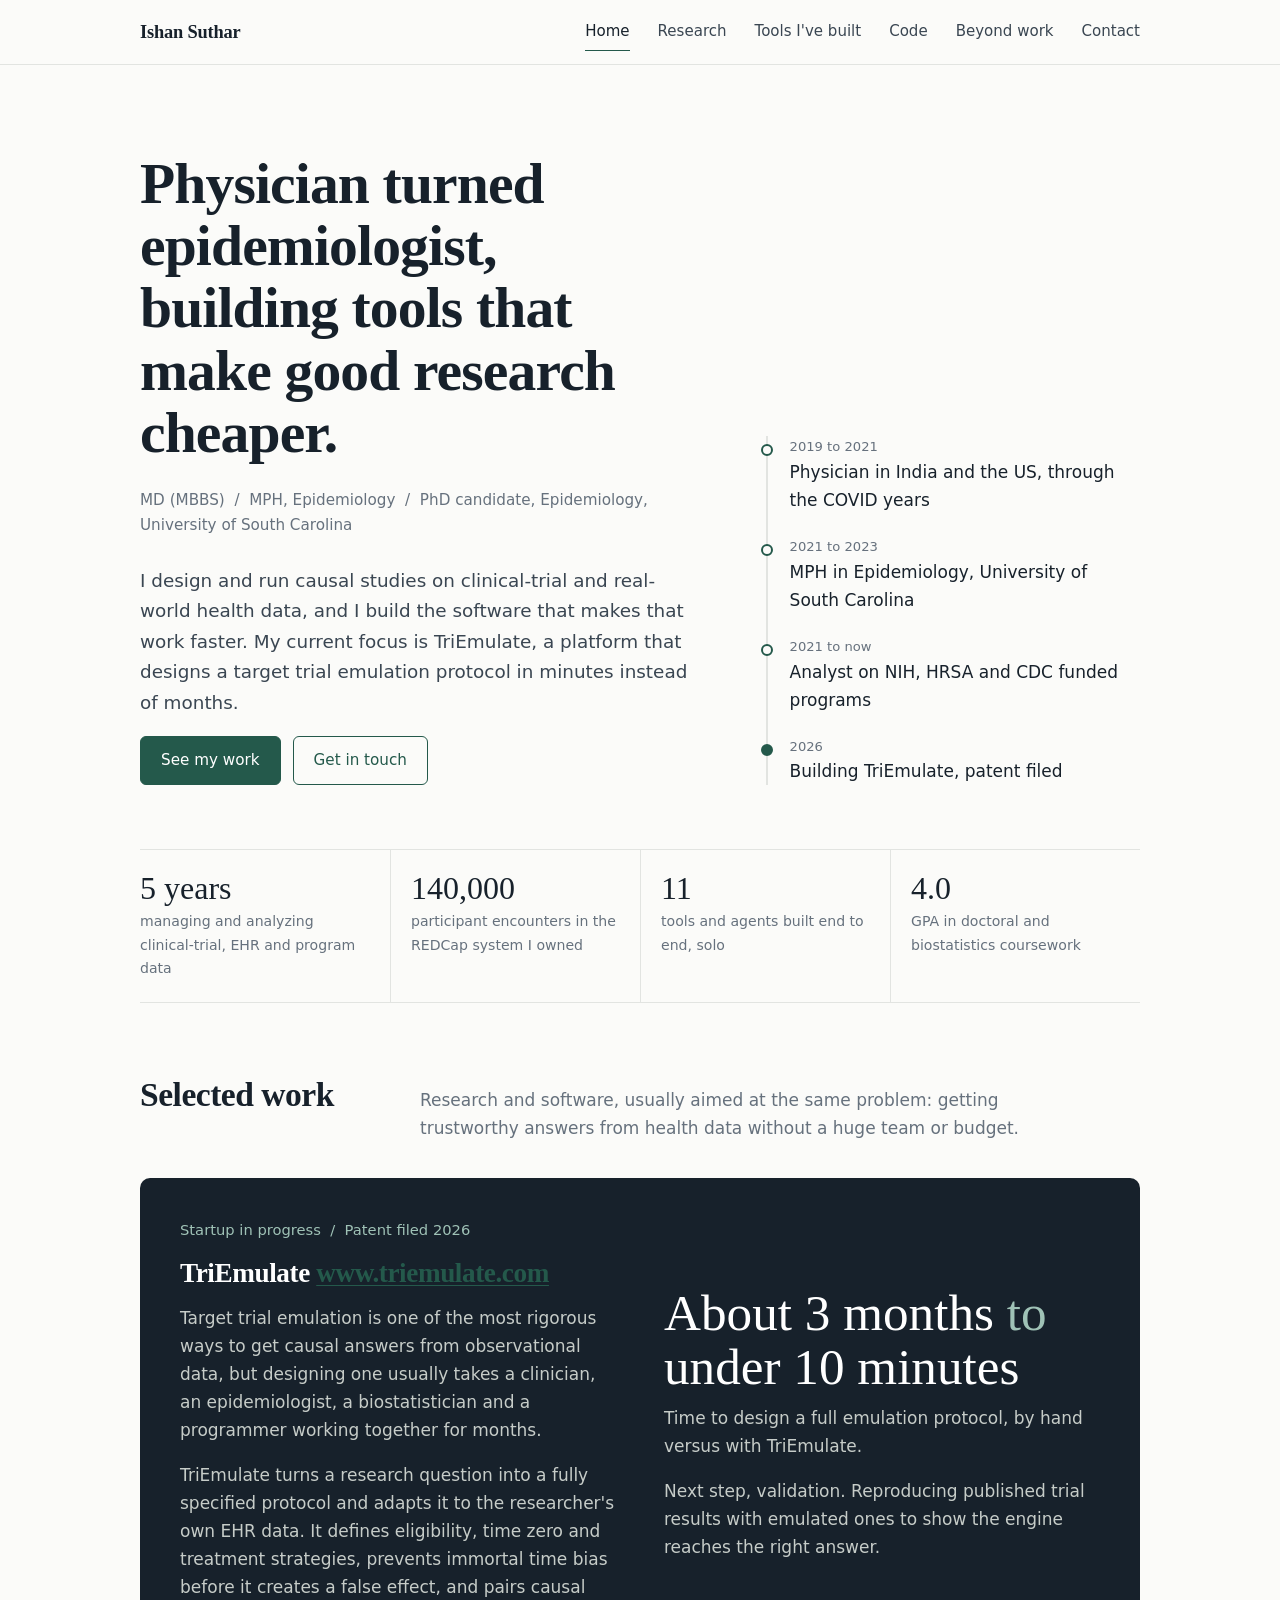
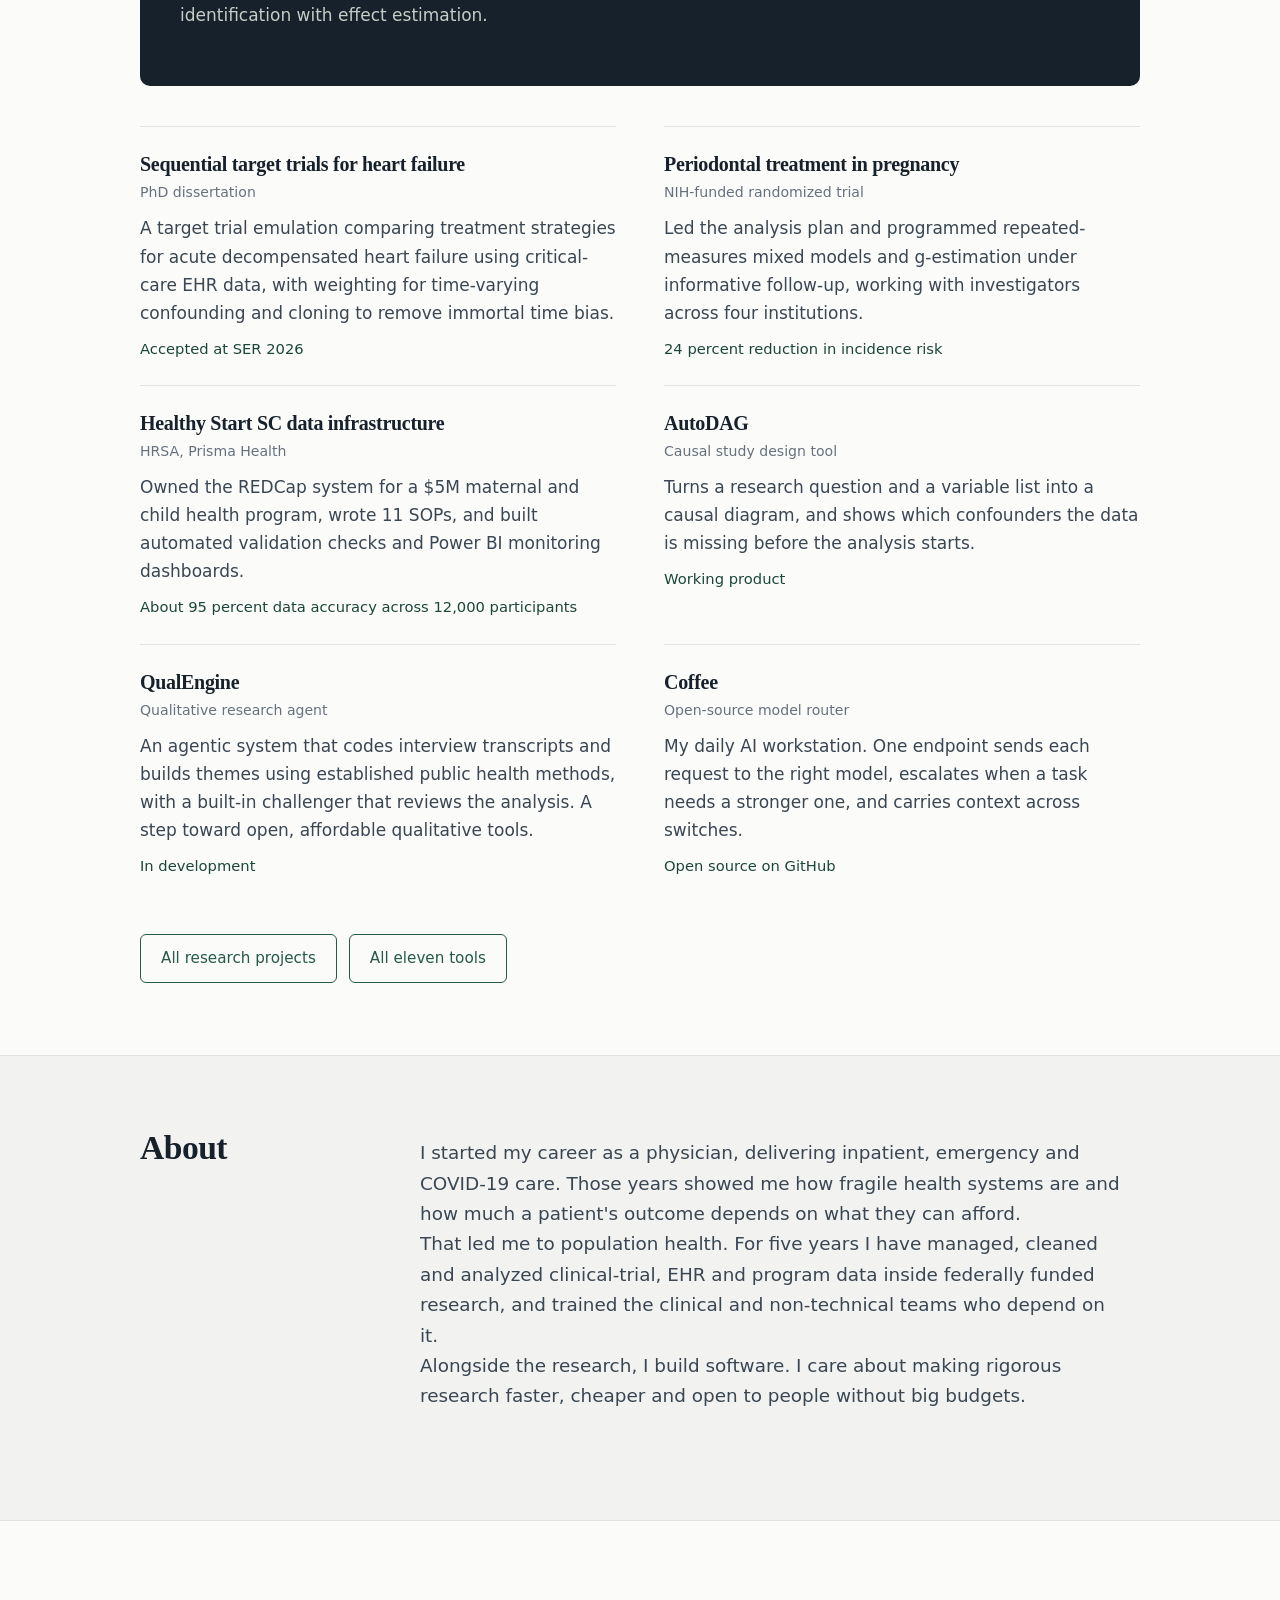
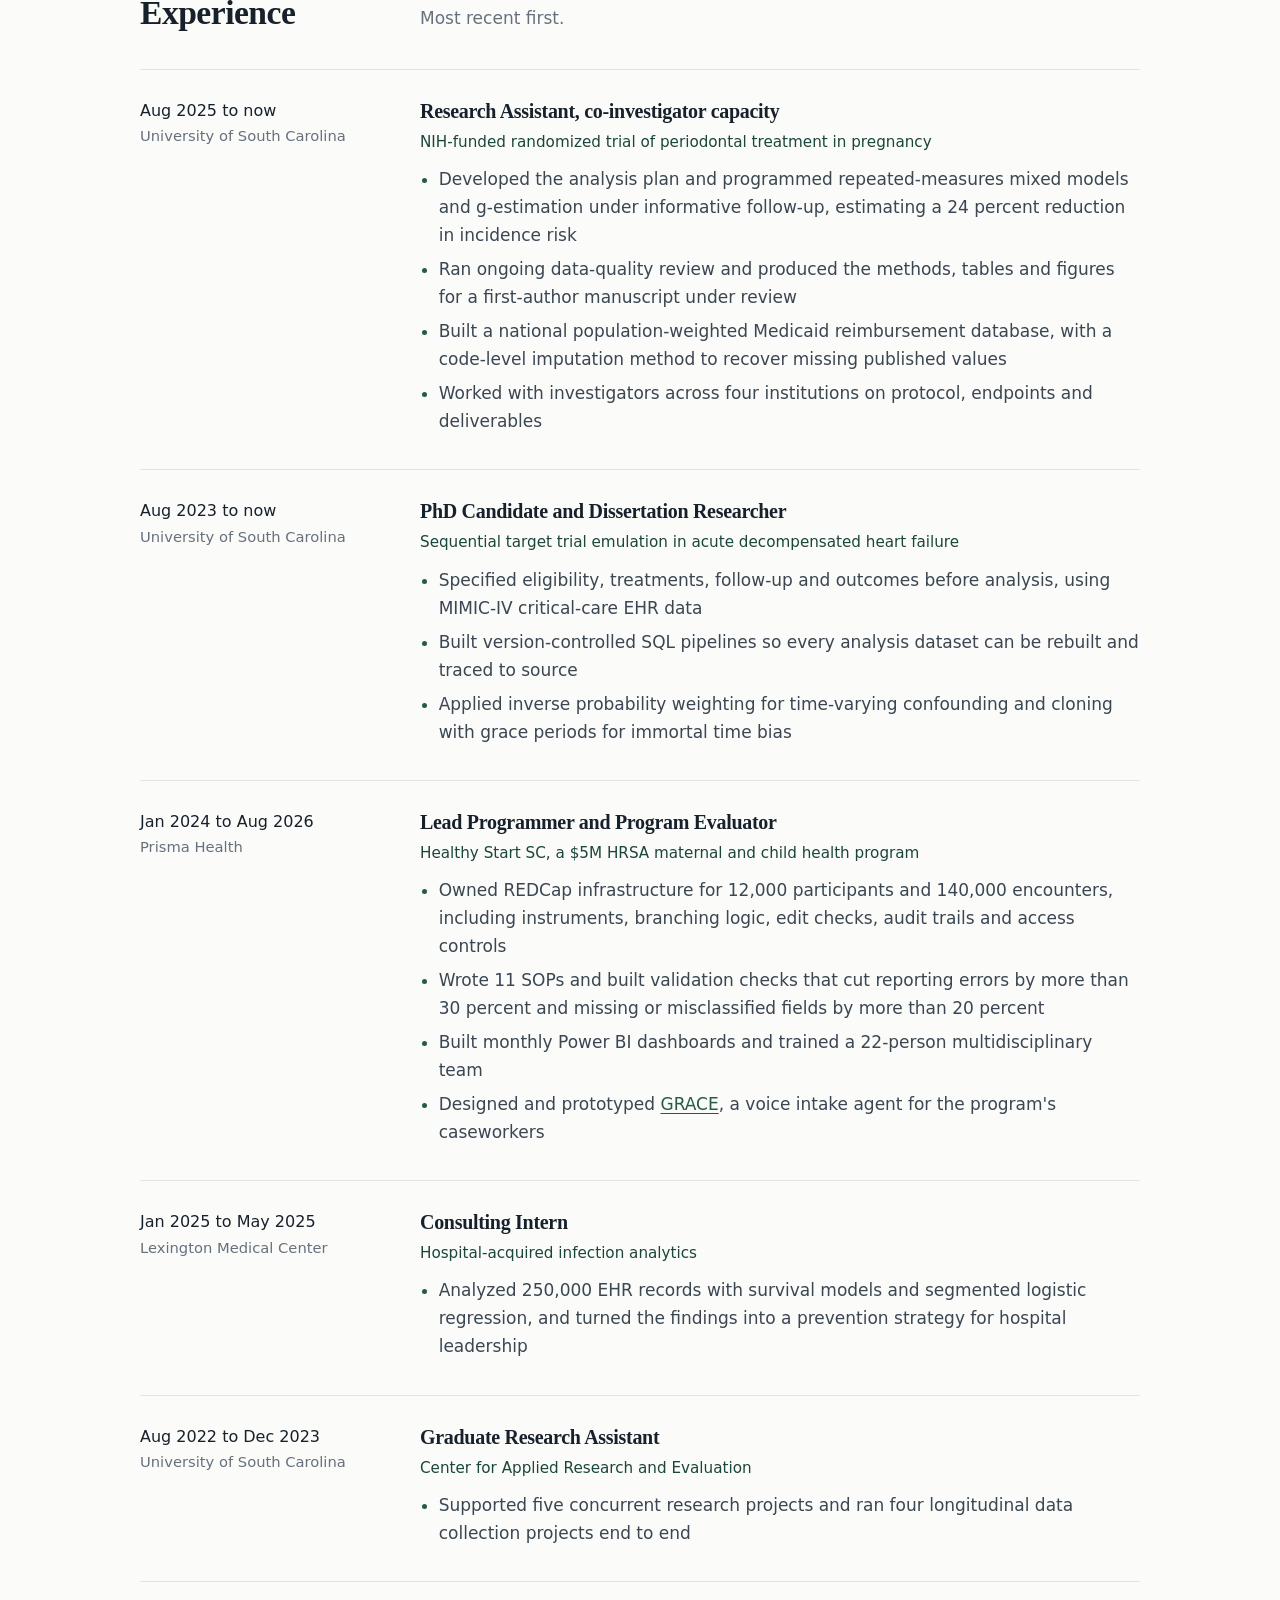
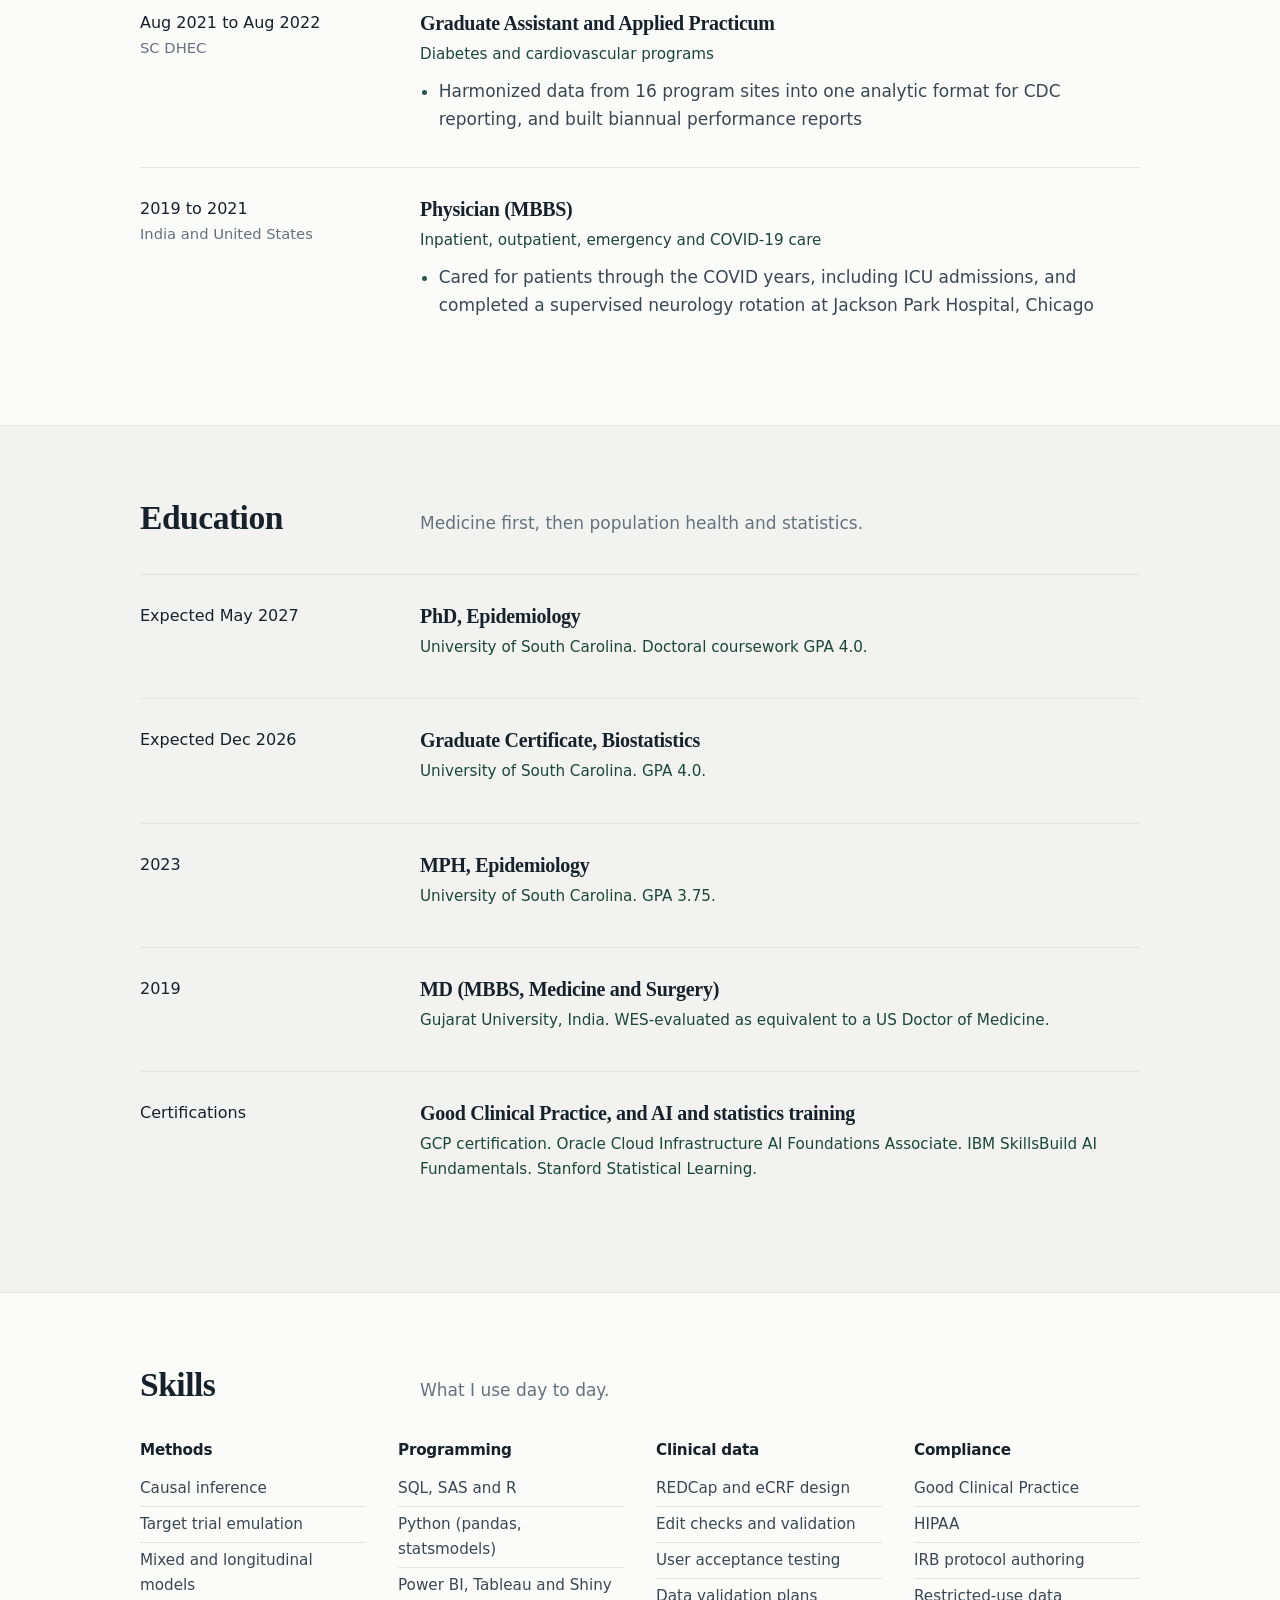
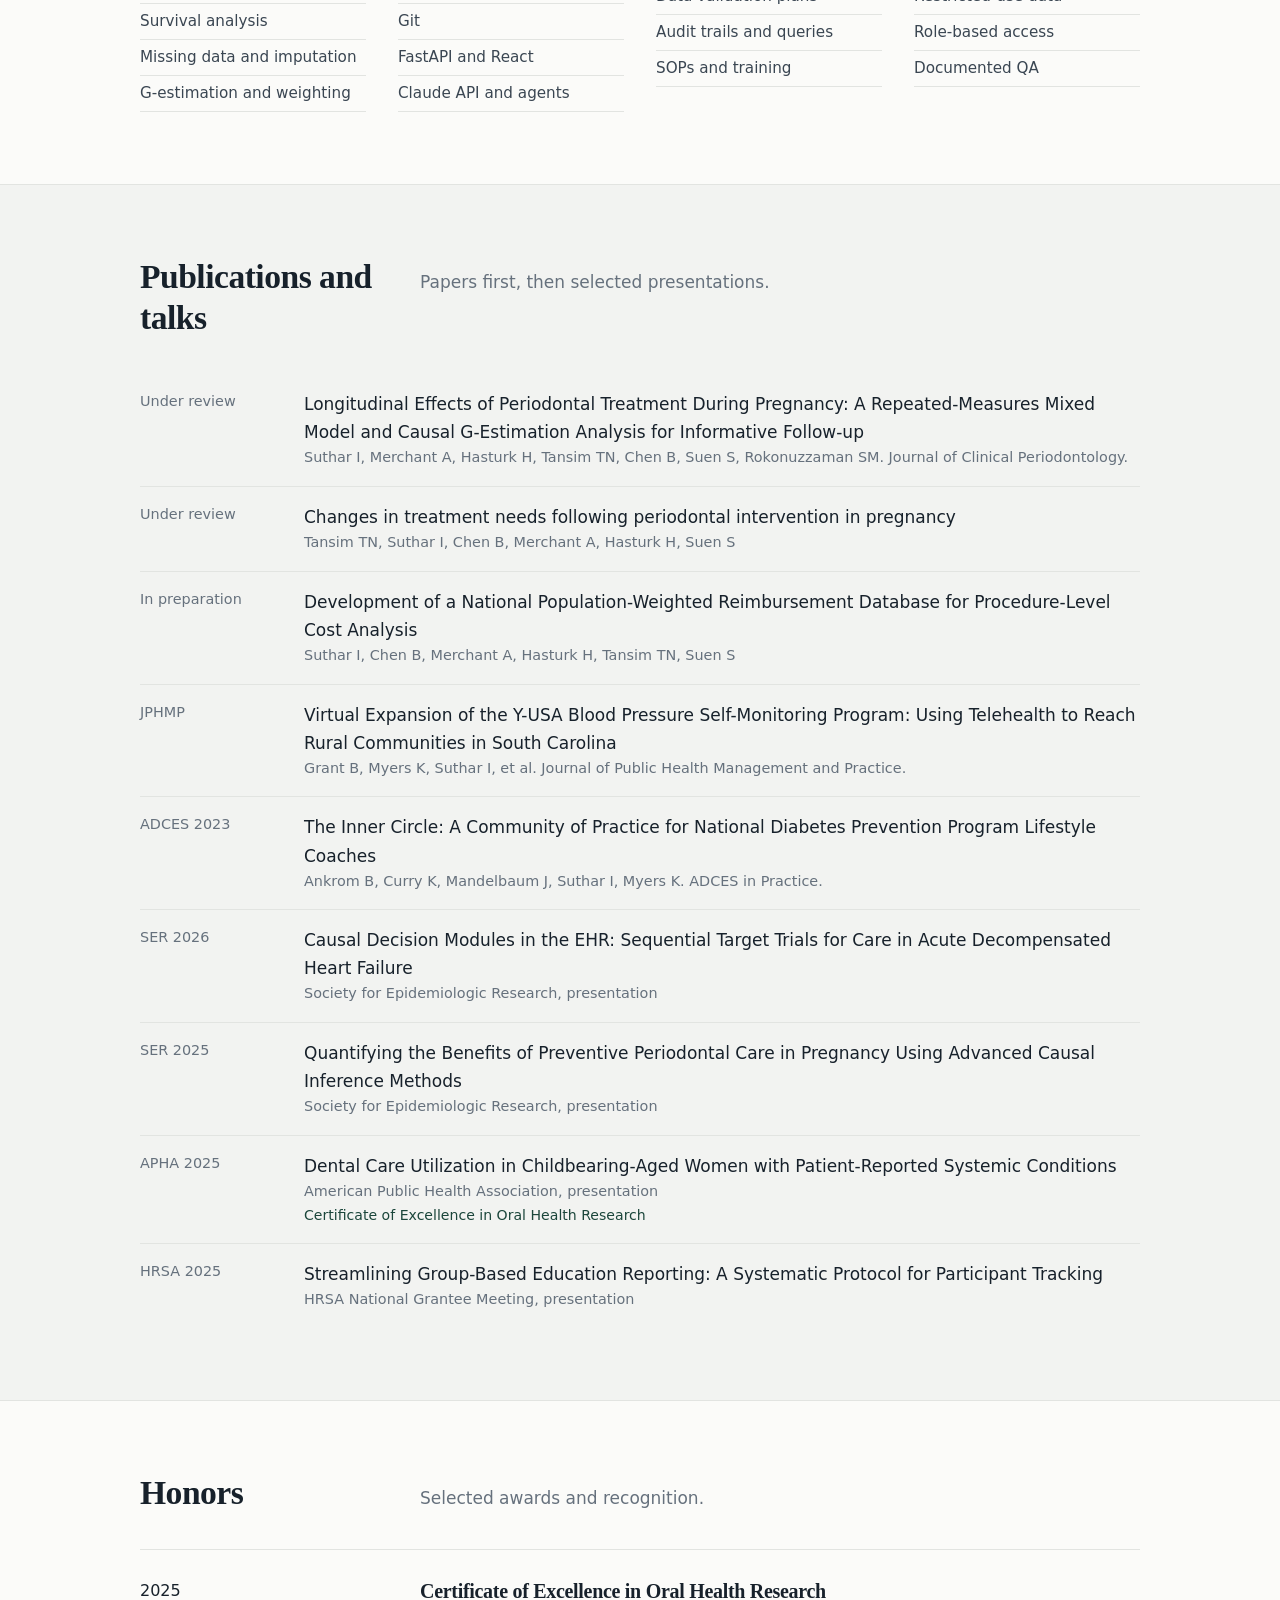
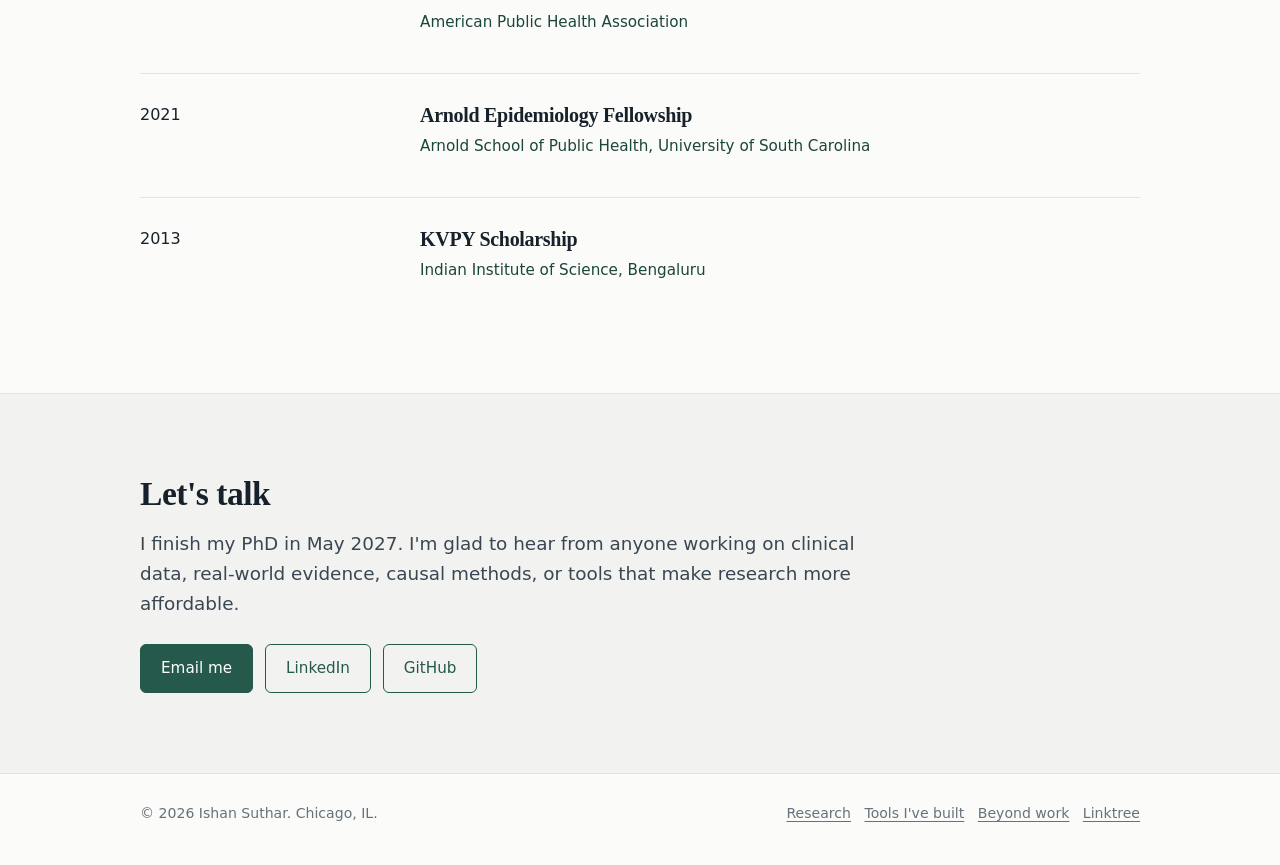
==== commit 81645917: "Enhance TriEmulate section with website link and validation step Added a link to the TriEmulate webs" ====
--- a/index.html
+++ b/index.html
@@ -68,13 +68,14 @@
       <article class="feature">
         <div>
           <p class="tag-line">Startup in progress &nbsp;/&nbsp; Patent filed 2026</p>
-          <h3>TriEmulate</h3>
+          <h3>TriEmulate <a class="site-link" href="https://www.triemulate.com" target="_blank" rel="noopener">www.triemulate.com</a></h3>
           <p>Target trial emulation is one of the most rigorous ways to get causal answers from observational data, but designing one usually takes a clinician, an epidemiologist, a biostatistician and a programmer working together for months.</p>
           <p>TriEmulate turns a research question into a fully specified protocol and adapts it to the researcher's own EHR data. It defines eligibility, time zero and treatment strategies, prevents immortal time bias before it creates a false effect, and pairs causal identification with effect estimation.</p>
         </div>
         <div class="figure">
           <div class="big">About 3 months <span>to</span> under 10 minutes</div>
           <p>Time to design a full emulation protocol, by hand versus with TriEmulate.</p>
+          <p class="next-step">Next step, validation. Reproducing published trial results with emulated ones to show the engine reaches the right answer.</p>
         </div>
       </article>
 
--- a/styles.css
+++ b/styles.css
@@ -0,0 +1,257 @@
+/* Ishan Suthar portfolio, shared styles */
+
+:root {
+  --paper: #fbfbf9;
+  --paper-2: #f2f3f1;
+  --ink: #17212b;
+  --ink-2: #3a4652;
+  --muted: #66717d;
+  --rule: #e2e4e1;
+  --accent: #24594b;
+  --accent-ink: #1b463b;
+  --accent-tint: #e9f0ed;
+
+  --serif: "Source Serif 4", Georgia, "Times New Roman", serif;
+  --sans: "IBM Plex Sans", system-ui, -apple-system, "Segoe UI", sans-serif;
+  --mono: "IBM Plex Mono", ui-monospace, Menlo, monospace;
+
+  --wrap: 1080px;
+  --gutter: clamp(16px, 4vw, 40px);
+}
+
+*, *::before, *::after { box-sizing: border-box; }
+html { scroll-behavior: smooth; -webkit-text-size-adjust: 100%; }
+body {
+  margin: 0;
+  background: var(--paper);
+  color: var(--ink);
+  font-family: var(--sans);
+  font-size: 17px;
+  line-height: 1.65;
+  -webkit-font-smoothing: antialiased;
+}
+img { max-width: 100%; display: block; }
+a { color: var(--accent); text-decoration-thickness: 1px; text-underline-offset: 3px; }
+a:hover { color: var(--accent-ink); }
+:focus-visible { outline: 2px solid var(--accent); outline-offset: 3px; border-radius: 2px; }
+
+.wrap { max-width: var(--wrap); margin: 0 auto; padding: 0 var(--gutter); }
+
+/* Header */
+.site-header {
+  position: sticky; top: 0; z-index: 20;
+  background: color-mix(in srgb, var(--paper) 92%, transparent);
+  backdrop-filter: blur(10px);
+  border-bottom: 1px solid var(--rule);
+}
+.site-header .wrap {
+  display: flex; align-items: center; justify-content: space-between;
+  height: 64px; gap: 24px;
+}
+.brand {
+  font-family: var(--serif); font-size: 1.15rem; font-weight: 600;
+  color: var(--ink); text-decoration: none; letter-spacing: -0.01em;
+}
+.nav { display: flex; gap: 28px; align-items: center; }
+.nav a {
+  color: var(--ink-2); text-decoration: none; font-size: 0.94rem;
+  padding: 6px 0; border-bottom: 1.5px solid transparent;
+}
+.nav a:hover { color: var(--ink); }
+.nav a[aria-current="page"] { color: var(--ink); border-bottom-color: var(--accent); }
+.nav-toggle {
+  display: none; background: none; border: 1px solid var(--rule); border-radius: 6px;
+  padding: 6px 12px; font: inherit; font-size: 0.9rem; color: var(--ink); cursor: pointer;
+}
+
+/* Type */
+h1, h2, h3 { font-family: var(--serif); font-weight: 600; letter-spacing: -0.015em; color: var(--ink); margin: 0; }
+h1 { font-size: clamp(2.3rem, 5vw, 3.6rem); line-height: 1.08; }
+h2 { font-size: clamp(1.6rem, 3vw, 2.1rem); line-height: 1.2; }
+h3 { font-size: 1.25rem; line-height: 1.3; }
+p { margin: 0 0 1em; }
+.lead { font-size: 1.15rem; color: var(--ink-2); max-width: 62ch; }
+.muted { color: var(--muted); }
+.small { font-size: 0.9rem; }
+
+/* Page intro */
+.page-intro { padding: 72px 0 48px; border-bottom: 1px solid var(--rule); }
+.page-intro h1 { max-width: 20ch; margin-bottom: 20px; }
+.page-intro .lead { margin-bottom: 0; }
+
+/* Home hero */
+.hero { padding: 88px 0 64px; }
+.hero-grid { display: grid; grid-template-columns: 1.5fr 1fr; gap: 64px; align-items: end; }
+.hero h1 { margin-bottom: 24px; }
+.hero .creds { font-size: 0.95rem; color: var(--muted); margin-bottom: 28px; }
+.actions { display: flex; flex-wrap: wrap; gap: 12px; }
+.btn {
+  display: inline-block; padding: 11px 20px; border-radius: 6px;
+  font-size: 0.95rem; font-weight: 500; text-decoration: none;
+  border: 1px solid var(--accent); transition: background-color .15s, color .15s;
+}
+.btn-solid { background: var(--accent); color: #fff; }
+.btn-solid:hover { background: var(--accent-ink); color: #fff; }
+.btn-line { color: var(--accent); background: transparent; }
+.btn-line:hover { background: var(--accent-tint); }
+
+/* Path: medicine to research to building */
+.path { list-style: none; margin: 0; padding: 0; border-left: 2px solid var(--rule); }
+.path li { position: relative; padding: 0 0 22px 22px; }
+.path li:last-child { padding-bottom: 0; }
+.path li::before {
+  content: ""; position: absolute; left: -7px; top: 8px;
+  width: 12px; height: 12px; border-radius: 50%;
+  background: var(--paper); border: 2px solid var(--accent);
+}
+.path li:last-child::before { background: var(--accent); }
+.path .when { font-size: 0.82rem; color: var(--muted); display: block; }
+.path .what { font-weight: 500; }
+
+/* Sections */
+.section { padding: 72px 0; border-top: 1px solid var(--rule); }
+.section-head { display: grid; grid-template-columns: 240px 1fr; gap: 40px; margin-bottom: 36px; align-items: baseline; }
+.section-head p { margin: 0; color: var(--muted); max-width: 60ch; }
+.band { background: var(--paper-2); }
+
+/* Split row: label column + content */
+.row { display: grid; grid-template-columns: 240px 1fr; gap: 40px; padding: 28px 0; border-top: 1px solid var(--rule); }
+.row:first-child { border-top: 0; padding-top: 0; }
+.row-label { color: var(--muted); font-size: 0.92rem; }
+.row-label strong { display: block; color: var(--ink); font-weight: 500; font-size: 1rem; }
+.row h3 { margin-bottom: 6px; }
+.row .org { color: var(--accent-ink); font-size: 0.95rem; margin-bottom: 10px; }
+
+ul.points { margin: 0; padding-left: 1.1em; }
+ul.points li { margin-bottom: 6px; color: var(--ink-2); }
+ul.points li::marker { color: var(--accent); }
+
+/* Featured work */
+.feature {
+  display: grid; grid-template-columns: 1fr 1fr; gap: 48px;
+  padding: 40px; border-radius: 10px; background: var(--ink); color: #e9ece9;
+  margin-bottom: 40px;
+}
+.feature h3 { color: #fff; font-size: 1.7rem; margin-bottom: 12px; }
+.feature p { color: #c6ccc8; }
+.feature .tag-line { color: #9fc2b6; font-size: 0.92rem; margin-bottom: 14px; }
+.feature .figure { align-self: center; }
+.feature .figure .big { font-family: var(--serif); font-size: clamp(2.2rem, 5vw, 3.2rem); line-height: 1.05; color: #fff; }
+.feature .figure .big span { color: #9fc2b6; }
+.feature .figure p { margin-top: 10px; }
+
+.work-list { display: grid; grid-template-columns: repeat(2, 1fr); gap: 0 48px; }
+.work { padding: 24px 0; border-top: 1px solid var(--rule); }
+.work h3 { margin-bottom: 4px; }
+.work .kind { font-size: 0.88rem; color: var(--muted); margin-bottom: 10px; }
+.work p { color: var(--ink-2); margin-bottom: 10px; }
+.work .result { font-size: 0.92rem; color: var(--accent-ink); font-weight: 500; }
+
+/* Tags */
+.tags { display: flex; flex-wrap: wrap; gap: 6px; margin-top: 12px; }
+.tag { font-size: 0.8rem; padding: 3px 9px; border-radius: 999px; background: var(--accent-tint); color: var(--accent-ink); }
+
+/* Skills */
+.skills { display: grid; grid-template-columns: repeat(4, 1fr); gap: 32px; }
+.skills h3 { font-family: var(--sans); font-size: 0.95rem; font-weight: 600; margin-bottom: 10px; }
+.skills ul { list-style: none; margin: 0; padding: 0; }
+.skills li { padding: 5px 0; border-bottom: 1px solid var(--rule); color: var(--ink-2); font-size: 0.95rem; }
+
+/* Facts strip */
+.facts { display: grid; grid-template-columns: repeat(4, 1fr); border-top: 1px solid var(--rule); border-bottom: 1px solid var(--rule); }
+.fact { padding: 22px 20px 22px 0; }
+.fact + .fact { padding-left: 20px; border-left: 1px solid var(--rule); }
+.fact .n { font-family: var(--serif); font-size: 2rem; line-height: 1; }
+.fact .l { color: var(--muted); font-size: 0.88rem; margin-top: 6px; }
+
+/* Publications */
+.pubs { list-style: none; margin: 0; padding: 0; }
+.pubs li { display: grid; grid-template-columns: 140px 1fr; gap: 24px; padding: 16px 0; border-top: 1px solid var(--rule); }
+.pubs li:first-child { border-top: 0; }
+.pubs .venue { color: var(--muted); font-size: 0.9rem; }
+.pubs .title { font-weight: 500; }
+.pubs .authors { color: var(--muted); font-size: 0.9rem; }
+.award { color: var(--accent-ink); font-size: 0.88rem; font-weight: 500; }
+
+/* Project detail (AI agents, research) */
+.project { display: grid; grid-template-columns: 240px 1fr; gap: 40px; padding: 48px 0; border-top: 1px solid var(--rule); }
+.project:first-of-type { border-top: 0; }
+.project aside .status { display: inline-block; font-size: 0.85rem; color: var(--accent-ink); background: var(--accent-tint); padding: 3px 10px; border-radius: 999px; margin-bottom: 14px; }
+.project aside dl { margin: 0; font-size: 0.9rem; }
+.project aside dt { color: var(--muted); margin-top: 12px; }
+.project aside dd { margin: 2px 0 0; color: var(--ink-2); }
+.project h2 { font-size: 1.6rem; margin-bottom: 6px; }
+.project .sub { color: var(--muted); margin-bottom: 18px; }
+.flow { display: flex; flex-wrap: wrap; align-items: center; gap: 6px; margin: 18px 0 20px; padding: 0; list-style: none; font-size: 0.88rem; }
+.flow li { padding: 5px 11px; border: 1px solid var(--rule); border-radius: 6px; background: #fff; }
+.flow li + li::before { content: ""; }
+.numbers { display: flex; flex-wrap: wrap; gap: 28px; margin: 18px 0; }
+.numbers div { font-size: 0.88rem; color: var(--muted); }
+.numbers strong { display: block; font-family: var(--serif); font-size: 1.7rem; font-weight: 600; color: var(--ink); line-height: 1.1; }
+
+.steps { list-style: none; counter-reset: step; margin: 20px 0 0; padding: 0; display: grid; grid-template-columns: repeat(3, 1fr); gap: 20px; }
+.steps li { counter-increment: step; padding-top: 14px; border-top: 2px solid var(--accent); }
+.steps li::before { content: counter(step); display: block; font-family: var(--serif); font-size: 1.1rem; color: var(--accent); margin-bottom: 4px; }
+.steps strong { display: block; font-weight: 600; margin-bottom: 4px; }
+.steps span { color: var(--ink-2); font-size: 0.95rem; }
+.group-title { padding: 56px 0 8px; }
+.group-title p { color: var(--muted); margin: 6px 0 0; max-width: 60ch; }
+.pill-flag { display: inline-block; font-size: 0.8rem; font-weight: 500; color: #fff; background: var(--accent); padding: 2px 9px; border-radius: 999px; margin-left: 8px; vertical-align: middle; font-family: var(--sans); }
+.interest { display: grid; grid-template-columns: 240px 1fr; gap: 40px; padding: 48px 0; border-top: 1px solid var(--rule); }
+.interest:first-of-type { border-top: 0; }
+.interest h2 { font-size: 1.6rem; }
+.interest .sub { color: var(--muted); margin-top: 6px; font-size: 0.95rem; }
+
+.jump { display: flex; flex-wrap: wrap; gap: 8px 20px; padding: 18px 0; font-size: 0.92rem; }
+.jump a { color: var(--ink-2); text-decoration: none; }
+.jump a:hover { color: var(--accent); text-decoration: underline; }
+
+/* Code */
+.code-block { border: 1px solid var(--rule); border-radius: 10px; overflow: hidden; background: #fff; margin-top: 18px; }
+.code-bar { display: flex; justify-content: space-between; align-items: center; padding: 10px 16px; border-bottom: 1px solid var(--rule); font-size: 0.85rem; color: var(--muted); }
+.copy { font: inherit; font-size: 0.85rem; background: none; border: 1px solid var(--rule); border-radius: 6px; padding: 4px 10px; cursor: pointer; color: var(--ink-2); }
+.copy:hover { border-color: var(--accent); color: var(--accent); }
+pre { margin: 0; padding: 18px 20px; overflow-x: auto; font-family: var(--mono); font-size: 0.84rem; line-height: 1.7; color: #1f2933; background: #fcfcfb; }
+.kw { color: #24594b; font-weight: 500; }
+.fn { color: #8a4b0f; }
+.str { color: #3d5a99; }
+.num { color: #7a3e8e; }
+.note { margin-top: 48px; padding: 18px 22px; border-left: 3px solid var(--accent); background: var(--accent-tint); color: var(--ink-2); font-size: 0.95rem; }
+
+/* Contact + footer */
+.contact { padding: 80px 0; border-top: 1px solid var(--rule); }
+.contact h2 { margin-bottom: 14px; }
+.contact-links { display: flex; flex-wrap: wrap; gap: 12px; margin-top: 24px; }
+.site-footer { border-top: 1px solid var(--rule); padding: 28px 0 40px; color: var(--muted); font-size: 0.88rem; }
+.site-footer .wrap { display: flex; justify-content: space-between; gap: 16px; flex-wrap: wrap; }
+.site-footer a { color: var(--muted); }
+
+/* Responsive */
+@media (max-width: 900px) {
+  .hero-grid, .feature { grid-template-columns: 1fr; gap: 36px; }
+  .skills { grid-template-columns: repeat(2, 1fr); }
+  .facts { grid-template-columns: repeat(2, 1fr); }
+  .fact:nth-child(3) { padding-left: 0; border-left: 0; }
+  .fact:nth-child(n+3) { border-top: 1px solid var(--rule); }
+}
+@media (max-width: 760px) {
+  body { font-size: 16px; }
+  .nav-toggle { display: inline-block; }
+  .nav { display: none; position: absolute; top: 64px; left: 0; right: 0; flex-direction: column; align-items: flex-start; gap: 0; background: var(--paper); border-bottom: 1px solid var(--rule); padding: 8px var(--gutter) 16px; }
+  .nav.open { display: flex; }
+  .nav a { padding: 10px 0; width: 100%; }
+  .section-head, .row, .project, .pubs li, .interest { grid-template-columns: 1fr; gap: 10px; }
+  .steps { grid-template-columns: 1fr; gap: 14px; }
+  .work-list { grid-template-columns: 1fr; }
+  .feature { padding: 28px 22px; }
+  .hero { padding: 56px 0 48px; }
+  .page-intro { padding: 48px 0 36px; }
+  .section { padding: 56px 0; }
+}
+@media (max-width: 480px) {
+  .skills { grid-template-columns: 1fr; }
+}
+@media (prefers-reduced-motion: reduce) {
+  html { scroll-behavior: auto; }
+  * { transition: none !important; }
+}
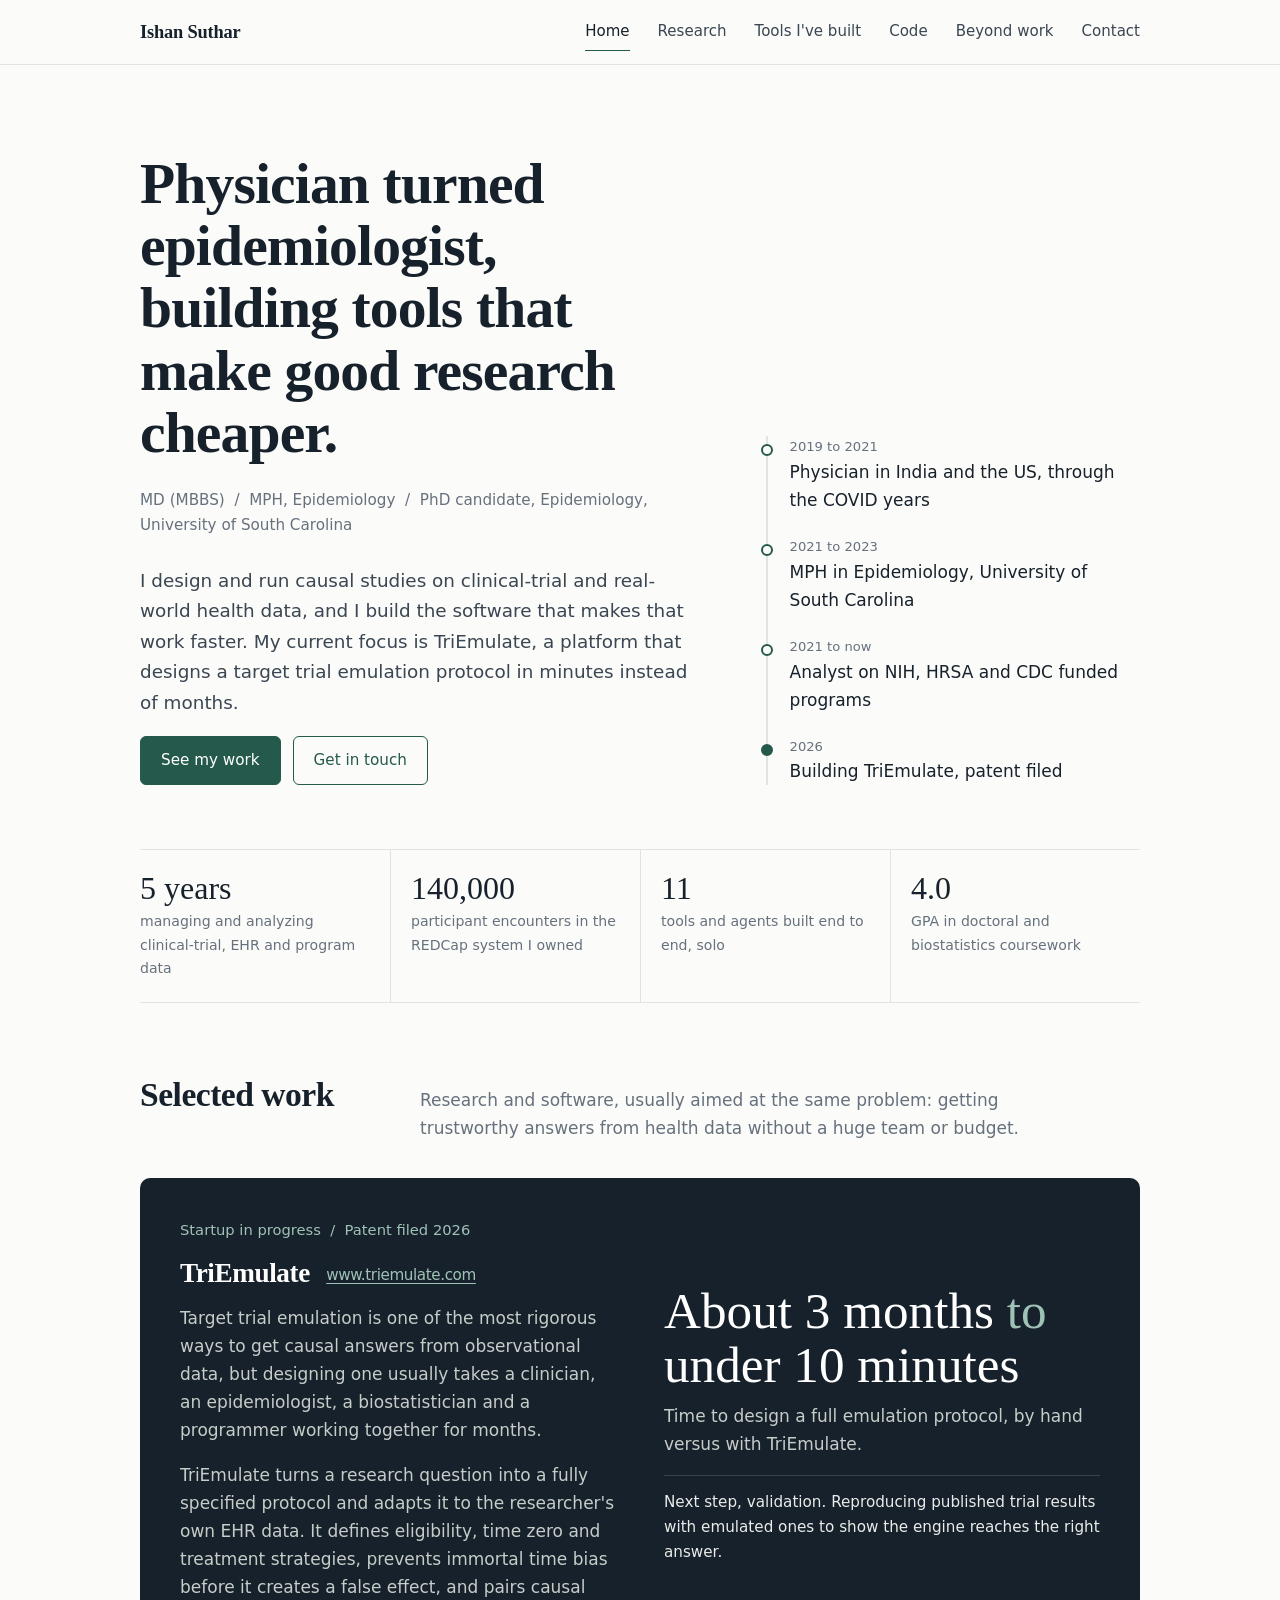
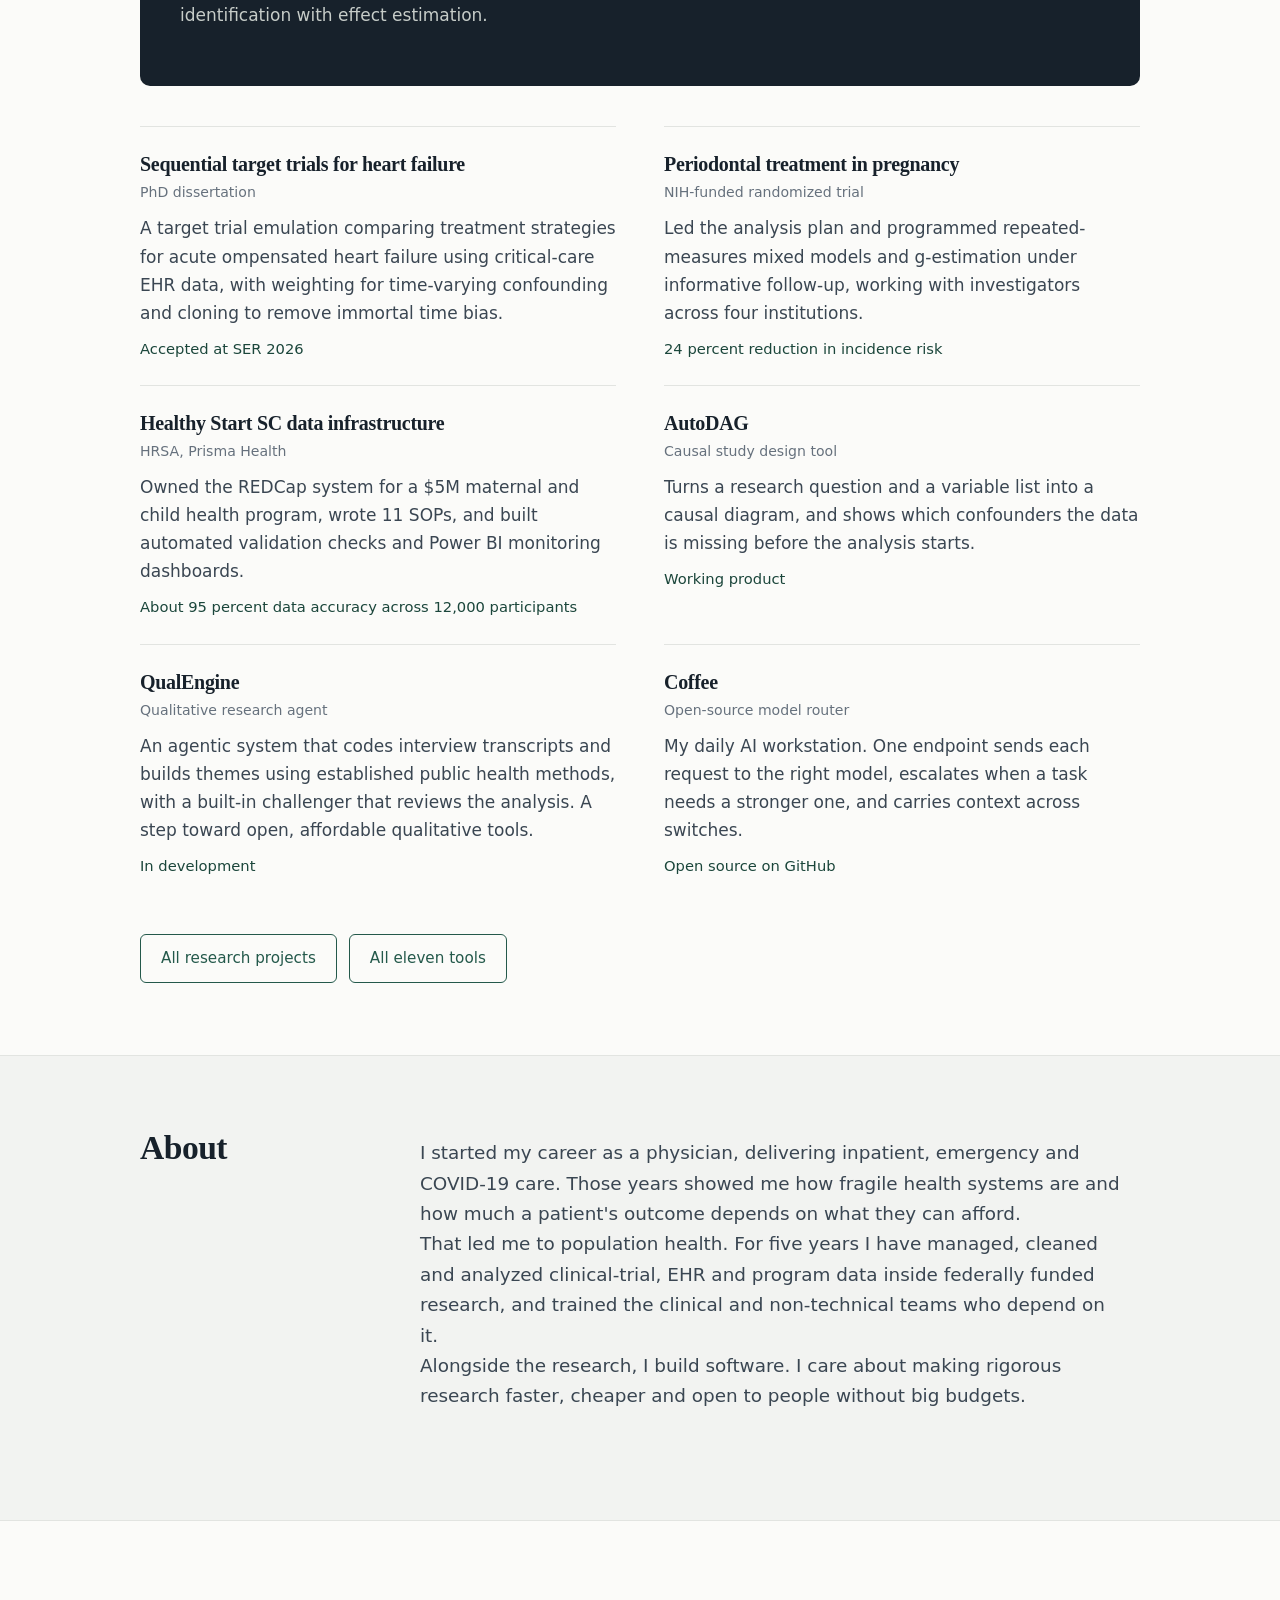
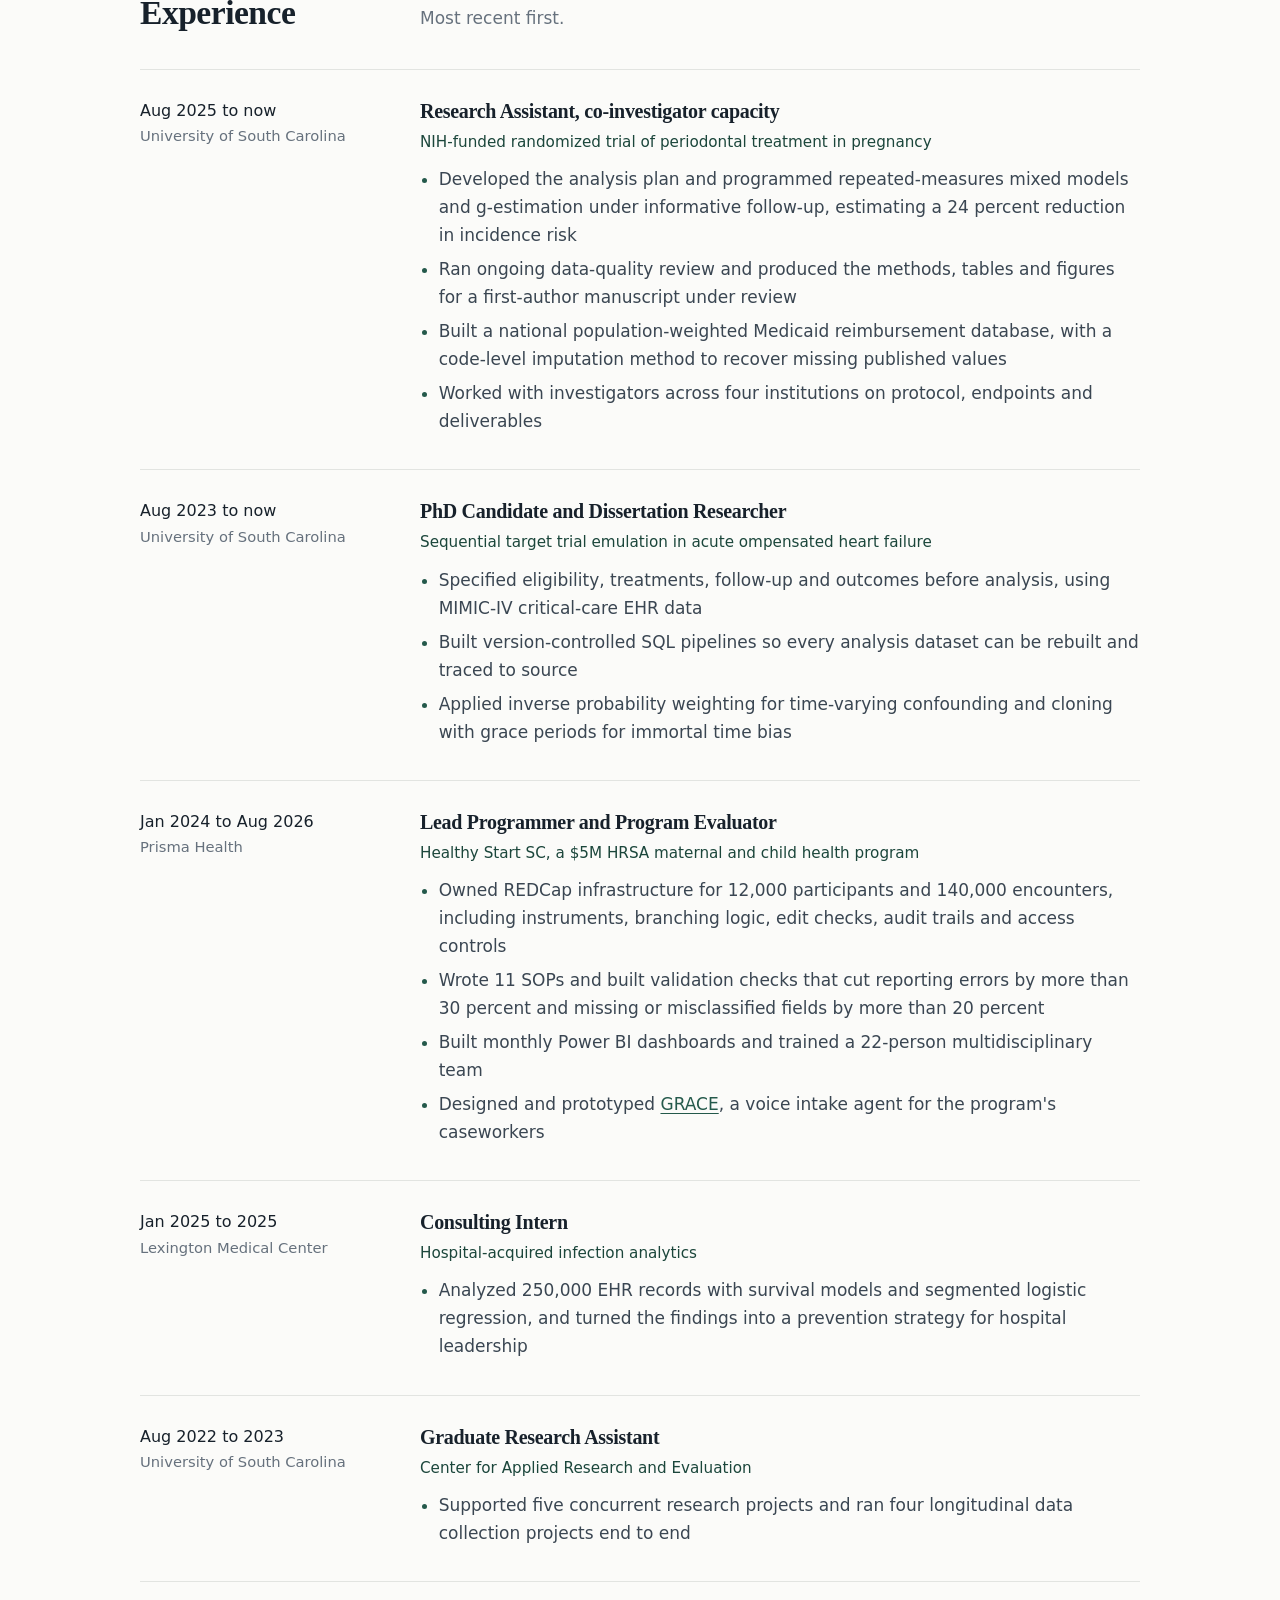
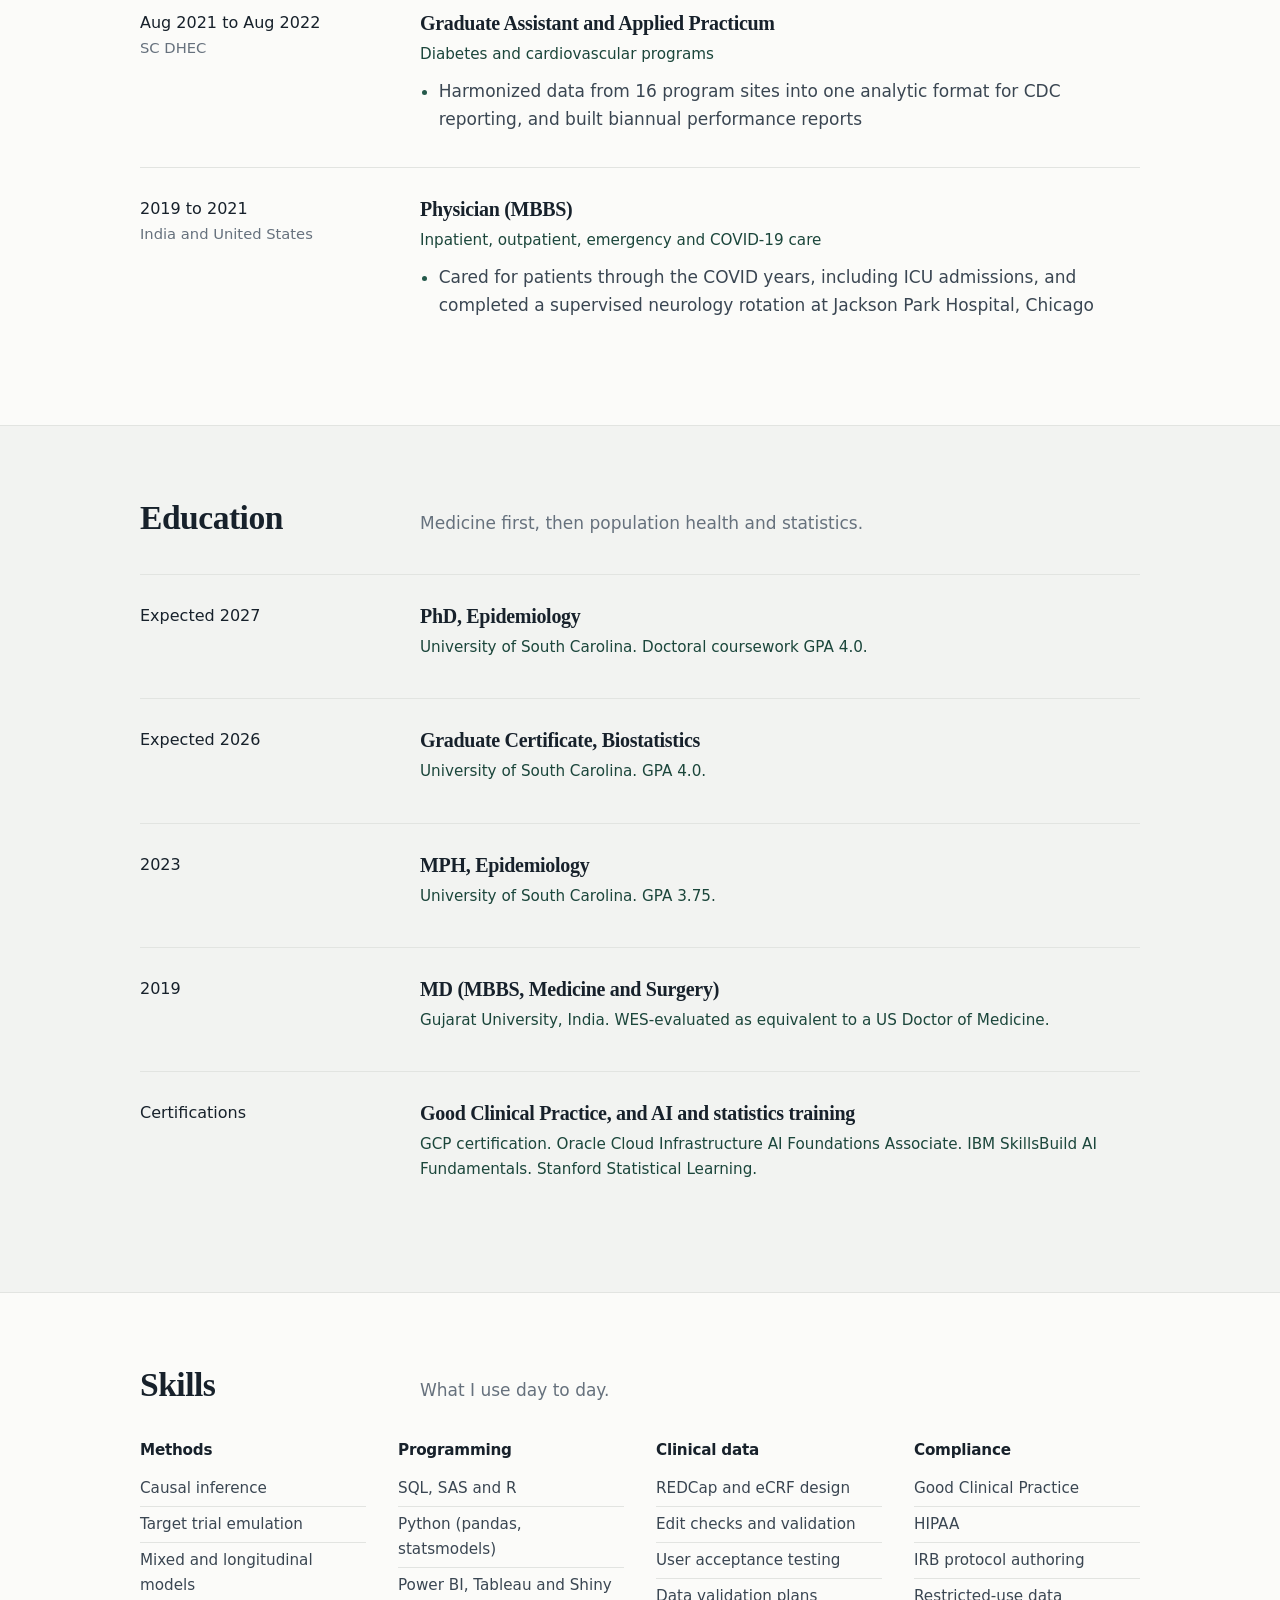
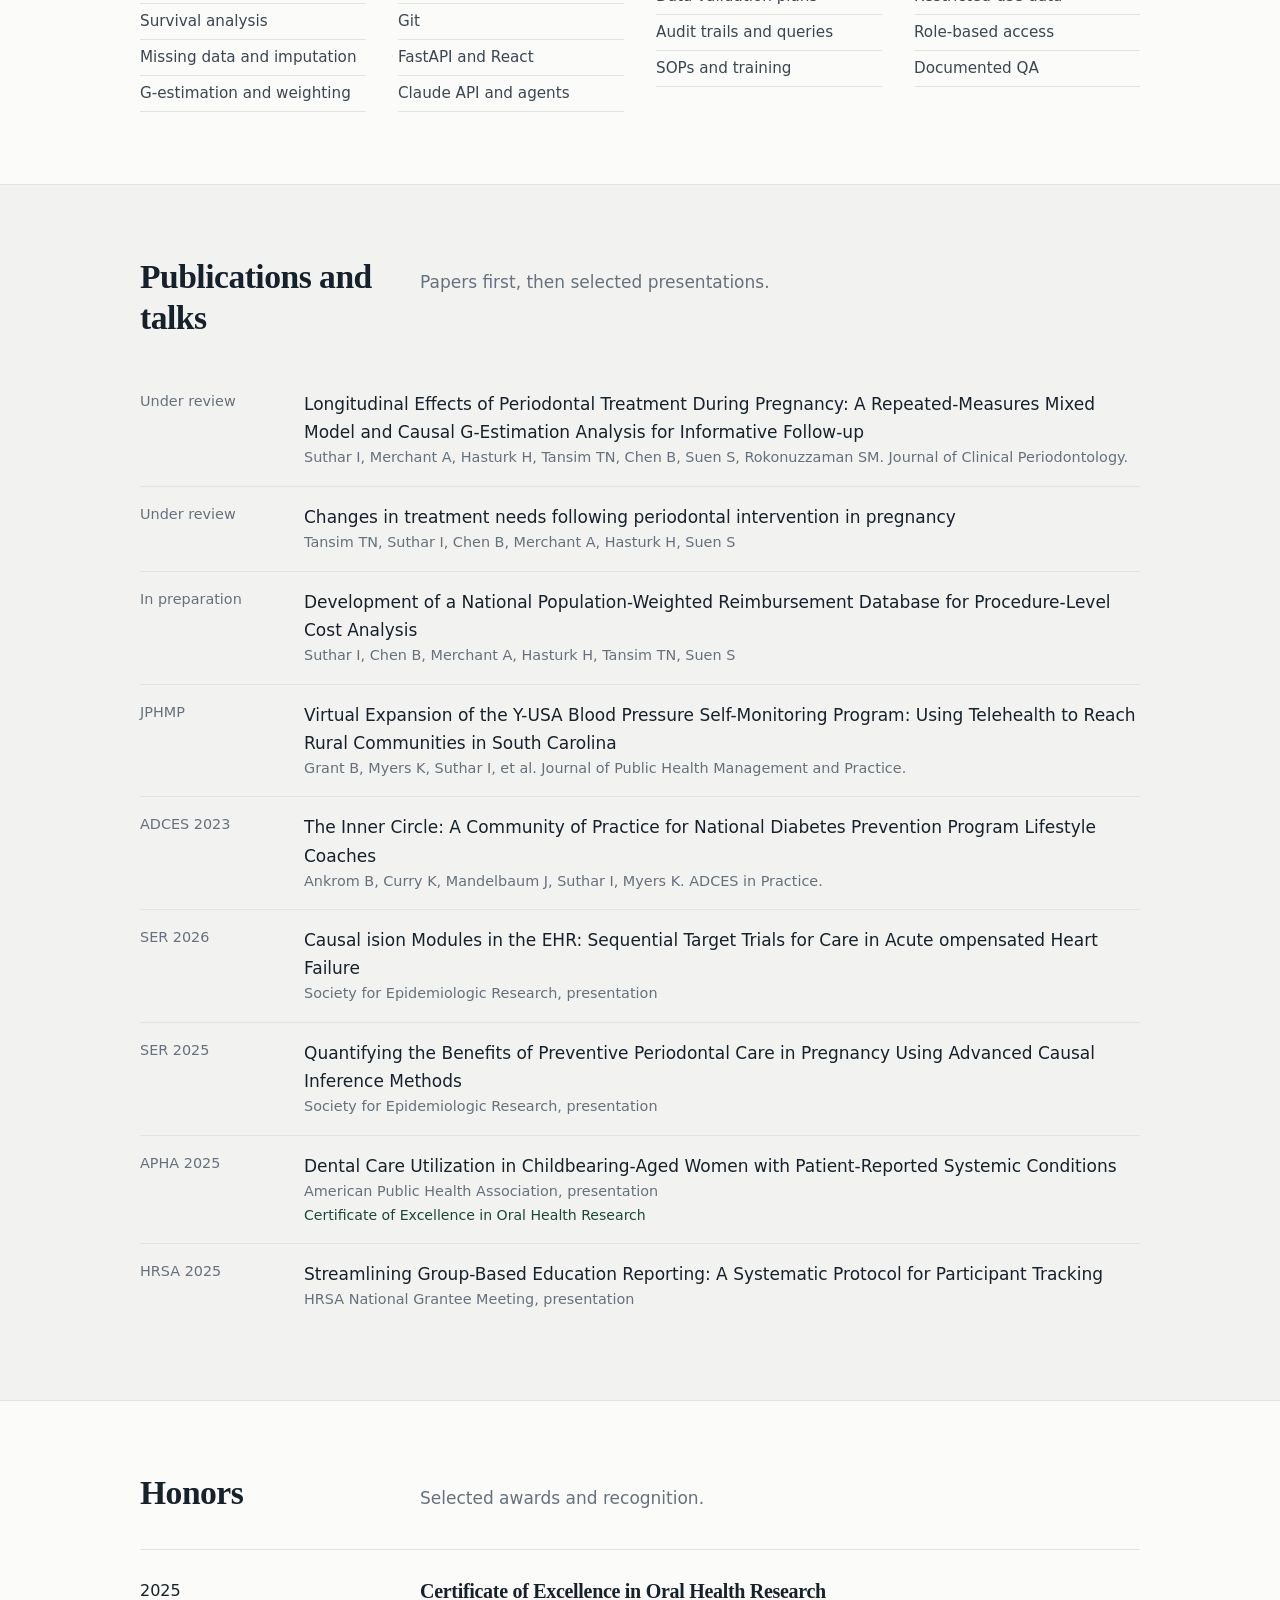
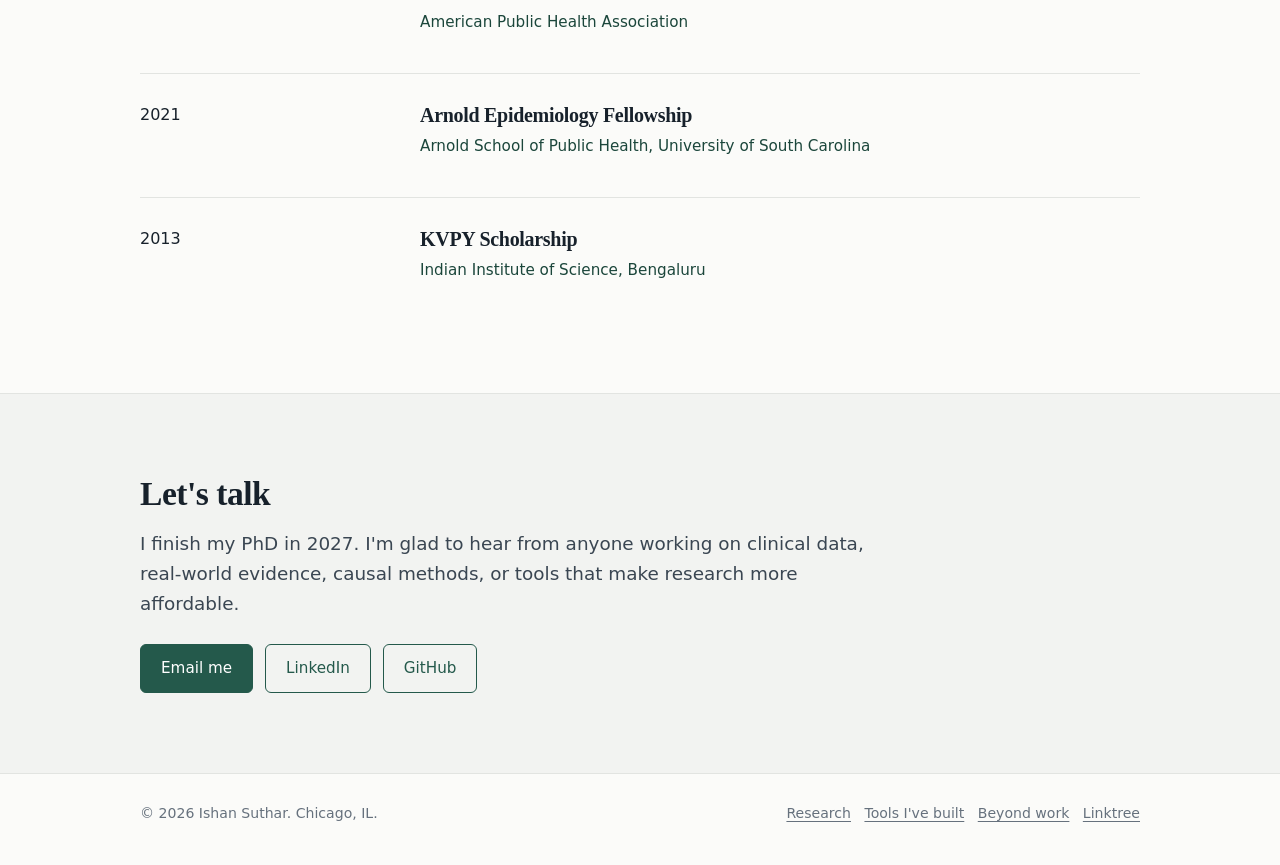
==== commit 8ee03924: "Fix typos in index.html content Corrected typos in descriptions and expected graduation dates." ====
--- a/index.html
+++ b/index.html
@@ -83,7 +83,7 @@
         <div class="work">
           <h3>Sequential target trials for heart failure</h3>
           <div class="kind">PhD dissertation</div>
-          <p>A target trial emulation comparing treatment strategies for acute decompensated heart failure using critical-care EHR data, with weighting for time-varying confounding and cloning to remove immortal time bias.</p>
+          <p>A target trial emulation comparing treatment strategies for acute ompensated heart failure using critical-care EHR data, with weighting for time-varying confounding and cloning to remove immortal time bias.</p>
           <div class="result">Accepted at SER 2026</div>
         </div>
         <div class="work">
@@ -160,7 +160,7 @@
         <div class="row-label"><strong>Aug 2023 to now</strong>University of South Carolina</div>
         <div>
           <h3>PhD Candidate and Dissertation Researcher</h3>
-          <div class="org">Sequential target trial emulation in acute decompensated heart failure</div>
+          <div class="org">Sequential target trial emulation in acute ompensated heart failure</div>
           <ul class="points">
             <li>Specified eligibility, treatments, follow-up and outcomes before analysis, using MIMIC-IV critical-care EHR data</li>
             <li>Built version-controlled SQL pipelines so every analysis dataset can be rebuilt and traced to source</li>
@@ -184,7 +184,7 @@
       </div>
 
       <div class="row">
-        <div class="row-label"><strong>Jan 2025 to May 2025</strong>Lexington Medical Center</div>
+        <div class="row-label"><strong>Jan 2025 to  2025</strong>Lexington Medical Center</div>
         <div>
           <h3>Consulting Intern</h3>
           <div class="org">Hospital-acquired infection analytics</div>
@@ -193,7 +193,7 @@
       </div>
 
       <div class="row">
-        <div class="row-label"><strong>Aug 2022 to Dec 2023</strong>University of South Carolina</div>
+        <div class="row-label"><strong>Aug 2022 to  2023</strong>University of South Carolina</div>
         <div>
           <h3>Graduate Research Assistant</h3>
           <div class="org">Center for Applied Research and Evaluation</div>
@@ -224,8 +224,8 @@
   <section class="section band" id="education">
     <div class="wrap">
       <div class="section-head"><h2>Education</h2><p>Medicine first, then population health and statistics.</p></div>
-      <div class="row"><div class="row-label"><strong>Expected May 2027</strong></div><div><h3>PhD, Epidemiology</h3><div class="org">University of South Carolina. Doctoral coursework GPA 4.0.</div></div></div>
-      <div class="row"><div class="row-label"><strong>Expected Dec 2026</strong></div><div><h3>Graduate Certificate, Biostatistics</h3><div class="org">University of South Carolina. GPA 4.0.</div></div></div>
+      <div class="row"><div class="row-label"><strong>Expected  2027</strong></div><div><h3>PhD, Epidemiology</h3><div class="org">University of South Carolina. Doctoral coursework GPA 4.0.</div></div></div>
+      <div class="row"><div class="row-label"><strong>Expected  2026</strong></div><div><h3>Graduate Certificate, Biostatistics</h3><div class="org">University of South Carolina. GPA 4.0.</div></div></div>
       <div class="row"><div class="row-label"><strong>2023</strong></div><div><h3>MPH, Epidemiology</h3><div class="org">University of South Carolina. GPA 3.75.</div></div></div>
       <div class="row"><div class="row-label"><strong>2019</strong></div><div><h3>MD (MBBS, Medicine and Surgery)</h3><div class="org">Gujarat University, India. WES-evaluated as equivalent to a US Doctor of Medicine.</div></div></div>
       <div class="row"><div class="row-label"><strong>Certifications</strong></div><div><h3>Good Clinical Practice, and AI and statistics training</h3><div class="org">GCP certification. Oracle Cloud Infrastructure AI Foundations Associate. IBM SkillsBuild AI Fundamentals. Stanford Statistical Learning.</div></div></div>
@@ -265,7 +265,7 @@
         <li><div class="venue">In preparation</div><div><div class="title">Development of a National Population-Weighted Reimbursement Database for Procedure-Level Cost Analysis</div><div class="authors">Suthar I, Chen B, Merchant A, Hasturk H, Tansim TN, Suen S</div></div></li>
         <li><div class="venue">JPHMP</div><div><div class="title">Virtual Expansion of the Y-USA Blood Pressure Self-Monitoring Program: Using Telehealth to Reach Rural Communities in South Carolina</div><div class="authors">Grant B, Myers K, Suthar I, et al. Journal of Public Health Management and Practice.</div></div></li>
         <li><div class="venue">ADCES 2023</div><div><div class="title">The Inner Circle: A Community of Practice for National Diabetes Prevention Program Lifestyle Coaches</div><div class="authors">Ankrom B, Curry K, Mandelbaum J, Suthar I, Myers K. ADCES in Practice.</div></div></li>
-        <li><div class="venue">SER 2026</div><div><div class="title">Causal Decision Modules in the EHR: Sequential Target Trials for Care in Acute Decompensated Heart Failure</div><div class="authors">Society for Epidemiologic Research, presentation</div></div></li>
+        <li><div class="venue">SER 2026</div><div><div class="title">Causal ision Modules in the EHR: Sequential Target Trials for Care in Acute ompensated Heart Failure</div><div class="authors">Society for Epidemiologic Research, presentation</div></div></li>
         <li><div class="venue">SER 2025</div><div><div class="title">Quantifying the Benefits of Preventive Periodontal Care in Pregnancy Using Advanced Causal Inference Methods</div><div class="authors">Society for Epidemiologic Research, presentation</div></div></li>
         <li><div class="venue">APHA 2025</div><div><div class="title">Dental Care Utilization in Childbearing-Aged Women with Patient-Reported Systemic Conditions</div><div class="authors">American Public Health Association, presentation</div><div class="award">Certificate of Excellence in Oral Health Research</div></div></li>
         <li><div class="venue">HRSA 2025</div><div><div class="title">Streamlining Group-Based Education Reporting: A Systematic Protocol for Participant Tracking</div><div class="authors">HRSA National Grantee Meeting, presentation</div></div></li>
@@ -285,7 +285,7 @@
   <section class="contact band" id="contact">
     <div class="wrap">
       <h2>Let's talk</h2>
-      <p class="lead">I finish my PhD in May 2027. I'm glad to hear from anyone working on clinical data, real-world evidence, causal methods, or tools that make research more affordable.</p>
+      <p class="lead">I finish my PhD in  2027. I'm glad to hear from anyone working on clinical data, real-world evidence, causal methods, or tools that make research more affordable.</p>
       <div class="contact-links">
         <a class="btn btn-solid" href="mailto:i.ishan.2812@gmail.com">Email me</a>
         <a class="btn btn-line" href="https://www.linkedin.com/in/isuthar/" target="_blank" rel="noopener">LinkedIn</a>
--- a/styles.css
+++ b/styles.css
@@ -255,3 +255,8 @@
   html { scroll-behavior: auto; }
   * { transition: none !important; }
 }
+
+.site-link { font-family: var(--sans); font-size: 0.95rem; font-weight: 500; margin-left: 10px; vertical-align: middle; white-space: nowrap; }
+.feature .site-link { color: #9fc2b6; }
+.feature .site-link:hover { color: #fff; }
+.next-step { margin-top: 16px; padding-top: 14px; border-top: 1px solid rgba(255,255,255,0.15); color: #e9ece9 !important; font-size: 0.95rem; }
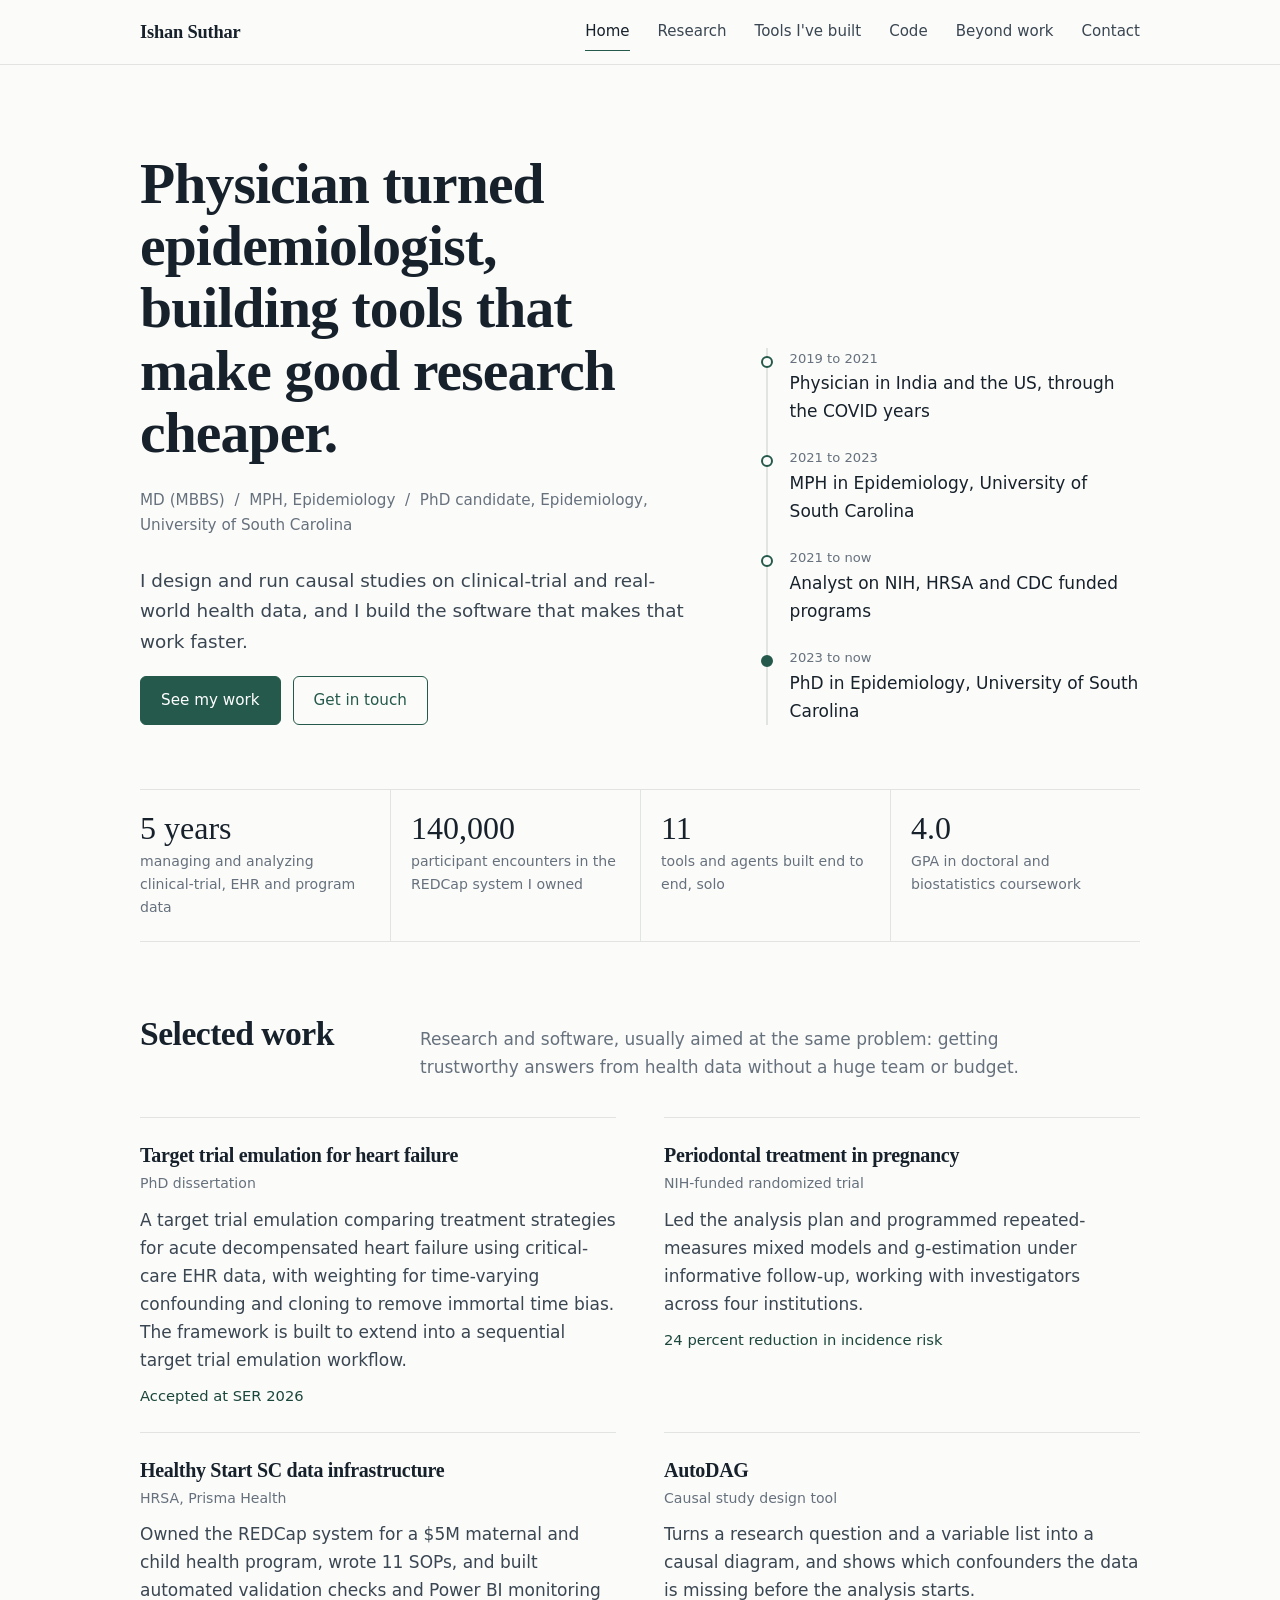
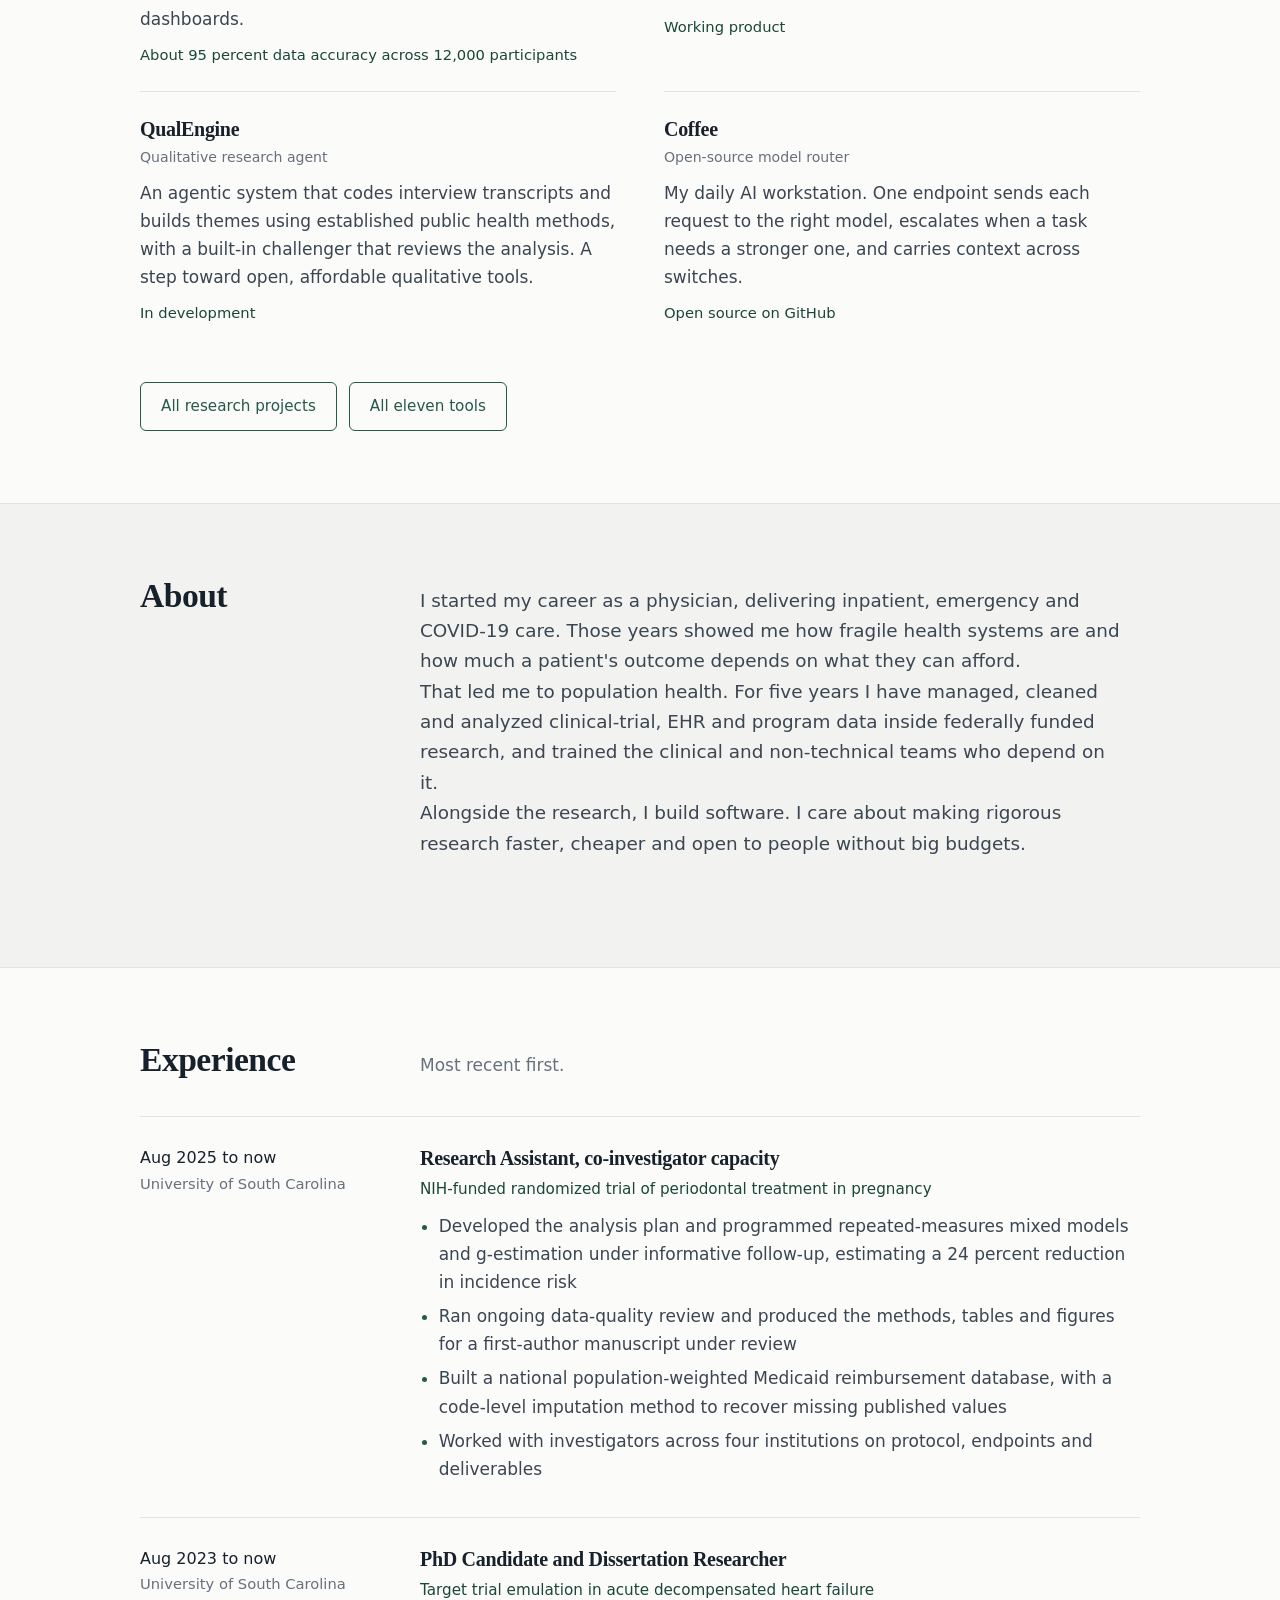
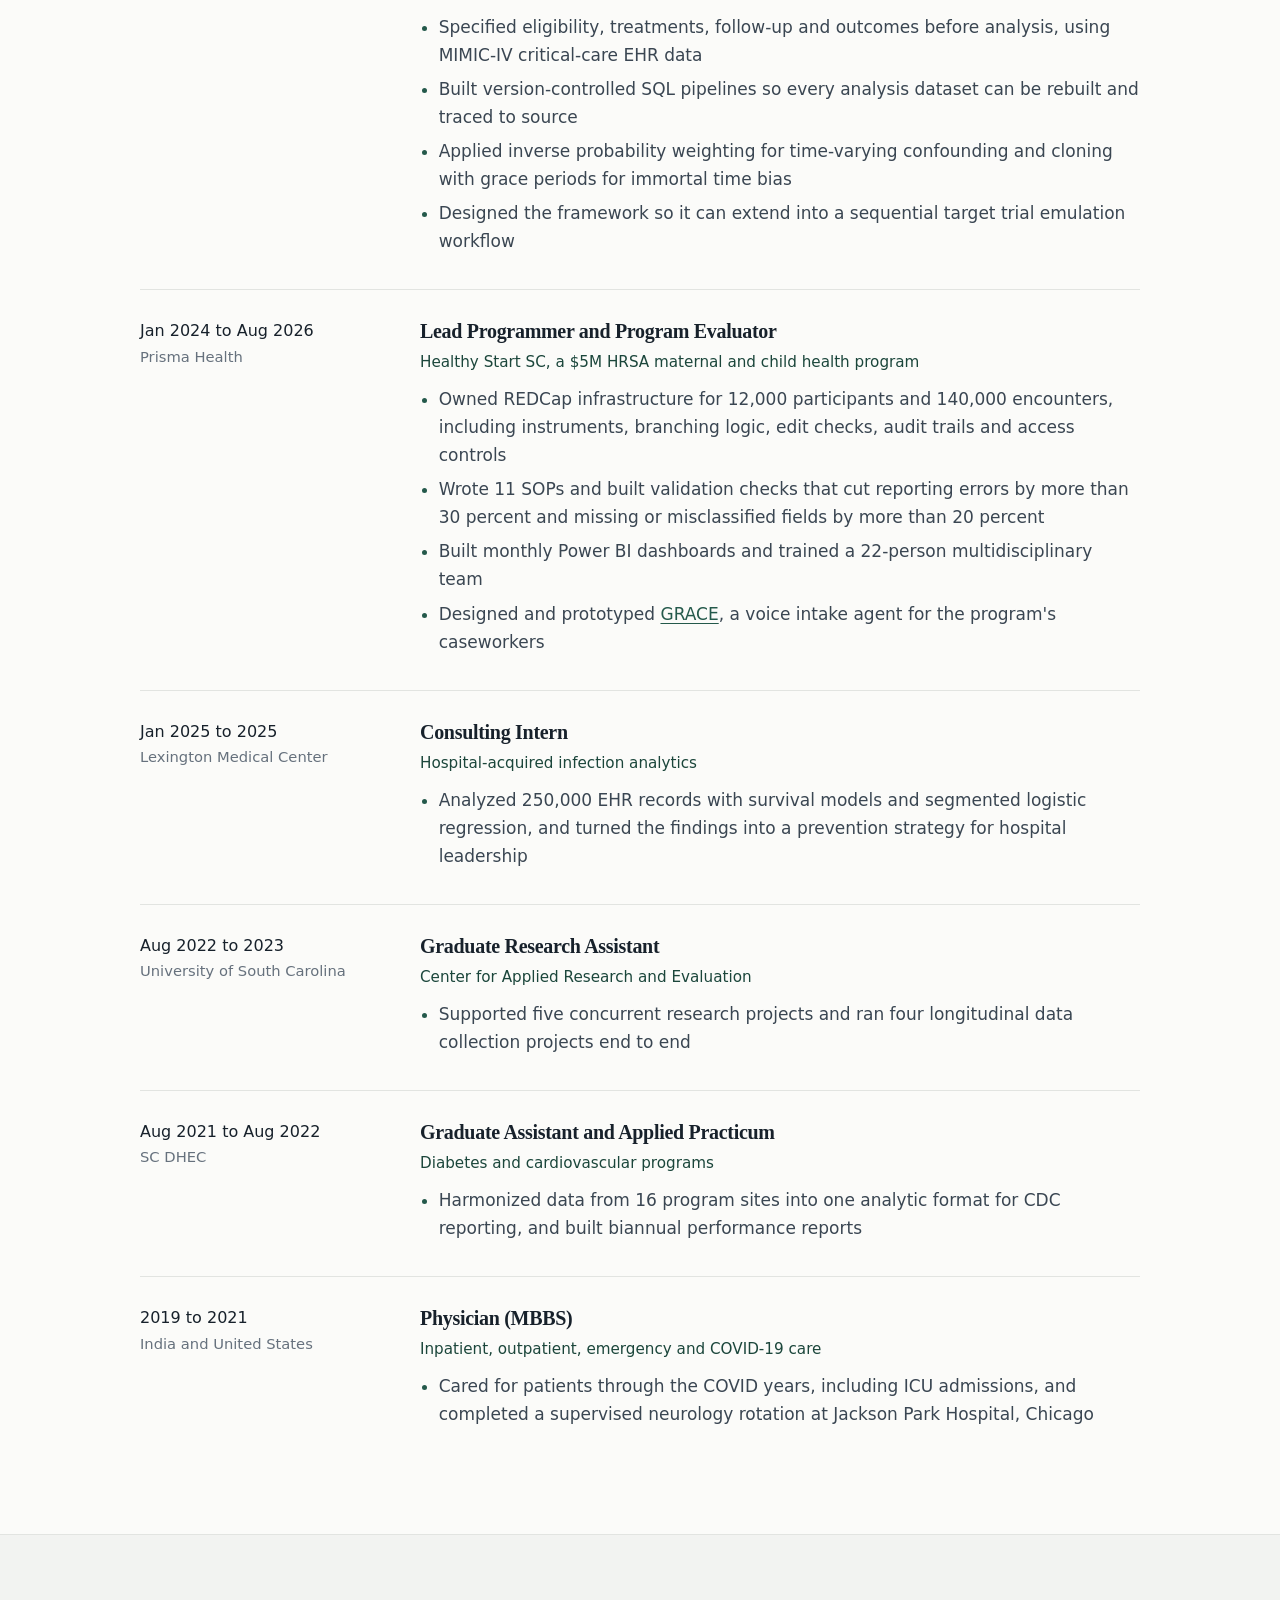
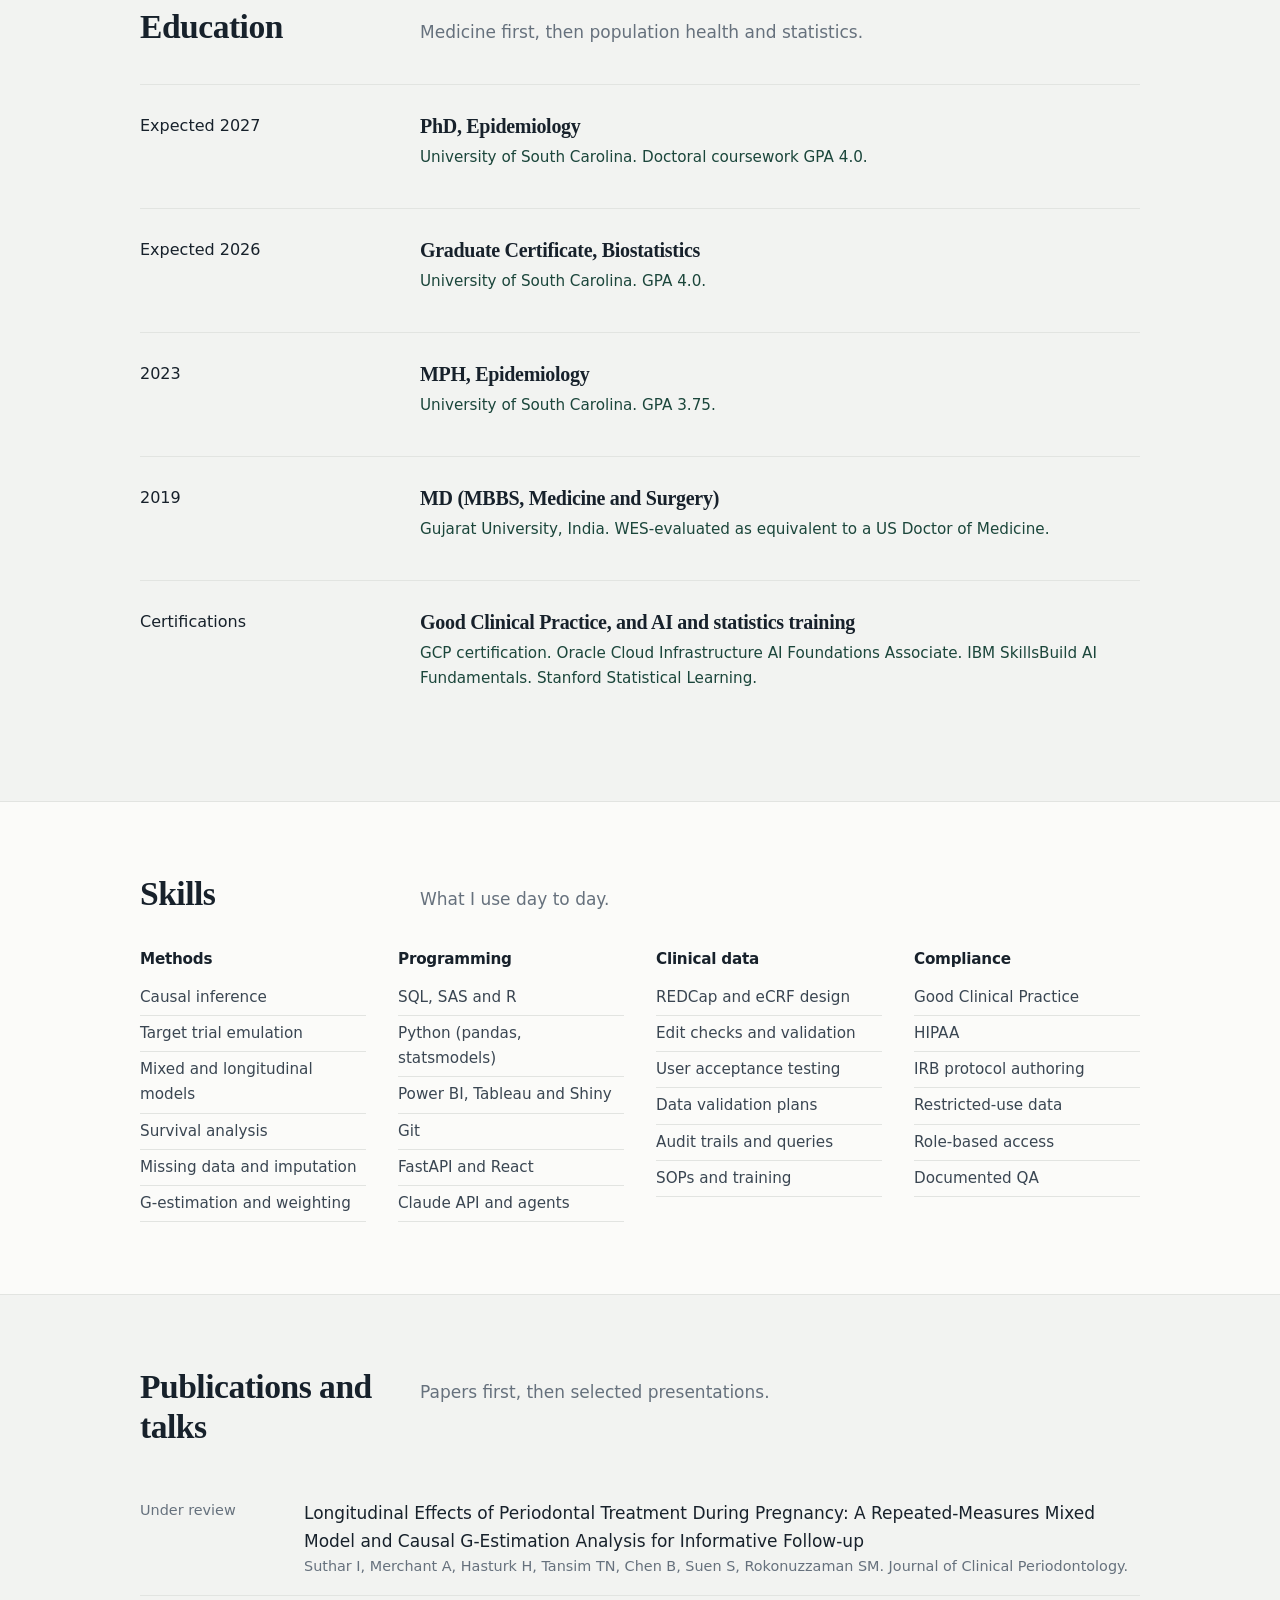
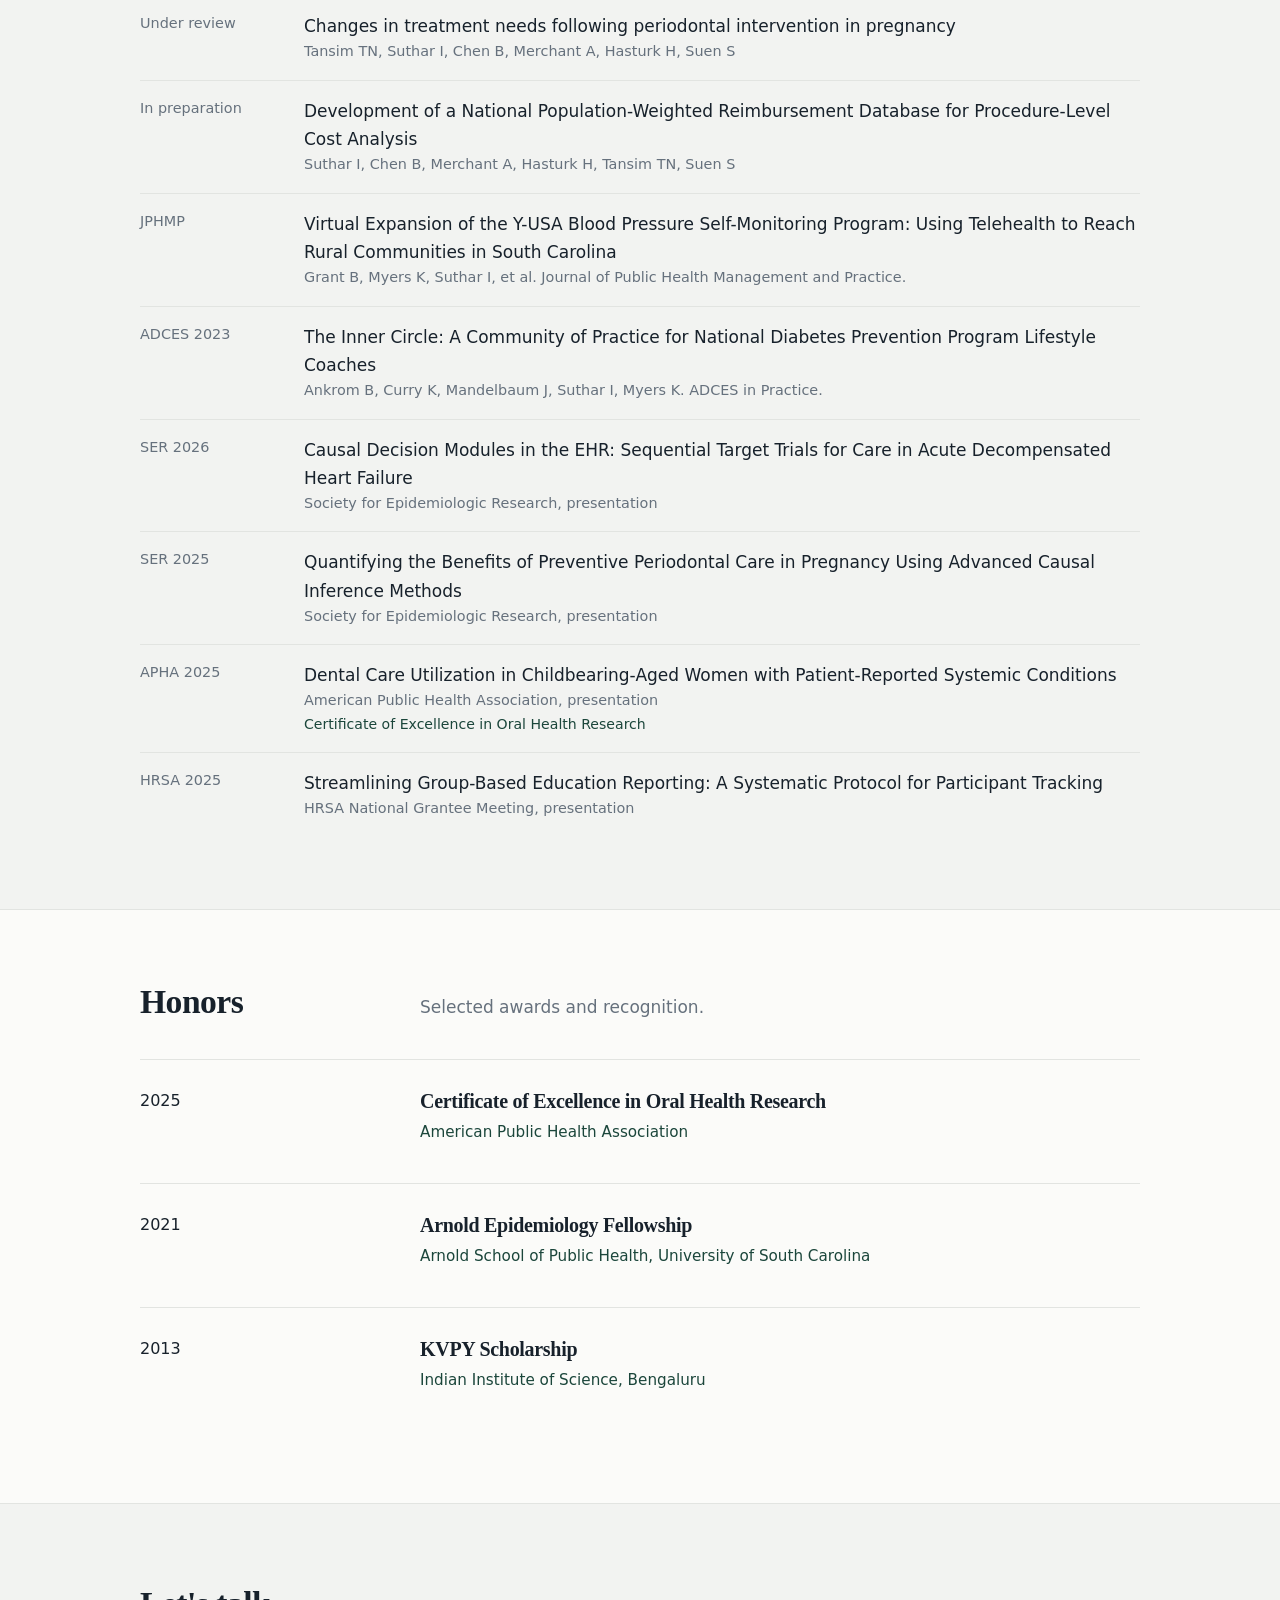
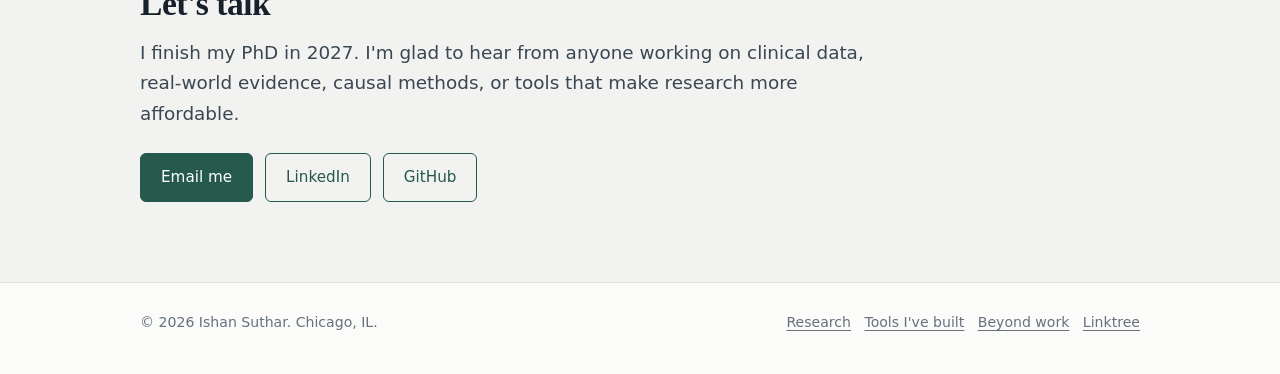
==== commit f355964a: "Remove TriEmulate startup framing; describe dissertation as target trial emulation - Index: drop Tri" ====
--- a/index.html
+++ b/index.html
@@ -4,7 +4,7 @@
   <meta charset="UTF-8">
   <meta name="viewport" content="width=device-width, initial-scale=1.0">
   <title>Ishan Suthar | Epidemiologist and builder</title>
-  <meta name="description" content="Physician-trained epidemiologist finishing a PhD in causal inference, and the builder of TriEmulate, a research design platform.">
+  <meta name="description" content="Physician-trained epidemiologist finishing a PhD in causal inference, who builds tools for health research.">
   <link rel="preconnect" href="https://fonts.googleapis.com">
   <link rel="preconnect" href="https://fonts.gstatic.com" crossorigin>
   <link href="https://fonts.googleapis.com/css2?family=IBM+Plex+Mono:wght@400;500&family=IBM+Plex+Sans:wght@400;500;600&family=Source+Serif+4:opsz,wght@8..60,400;8..60,600&display=swap" rel="stylesheet">
@@ -34,7 +34,7 @@
       <div>
         <h1>Physician turned epidemiologist, building tools that make good research cheaper.</h1>
         <p class="creds">MD (MBBS) &nbsp;/&nbsp; MPH, Epidemiology &nbsp;/&nbsp; PhD candidate, Epidemiology, University of South Carolina</p>
-        <p class="lead">I design and run causal studies on clinical-trial and real-world health data, and I build the software that makes that work faster. My current focus is TriEmulate, a platform that designs a target trial emulation protocol in minutes instead of months.</p>
+        <p class="lead">I design and run causal studies on clinical-trial and real-world health data, and I build the software that makes that work faster.</p>
         <div class="actions">
           <a class="btn btn-solid" href="#work">See my work</a>
           <a class="btn btn-line" href="#contact">Get in touch</a>
@@ -44,7 +44,7 @@
         <li><span class="when">2019 to 2021</span><span class="what">Physician in India and the US, through the COVID years</span></li>
         <li><span class="when">2021 to 2023</span><span class="what">MPH in Epidemiology, University of South Carolina</span></li>
         <li><span class="when">2021 to now</span><span class="what">Analyst on NIH, HRSA and CDC funded programs</span></li>
-        <li><span class="when">2026</span><span class="what">Building TriEmulate, patent filed</span></li>
+        <li><span class="when">2023 to now</span><span class="what">PhD in Epidemiology, University of South Carolina</span></li>
       </ol>
     </div>
   </section>
@@ -65,25 +65,11 @@
         <p>Research and software, usually aimed at the same problem: getting trustworthy answers from health data without a huge team or budget.</p>
       </div>
 
-      <article class="feature">
-        <div>
-          <p class="tag-line">Startup in progress &nbsp;/&nbsp; Patent filed 2026</p>
-          <h3>TriEmulate <a class="site-link" href="https://www.triemulate.com" target="_blank" rel="noopener">www.triemulate.com</a></h3>
-          <p>Target trial emulation is one of the most rigorous ways to get causal answers from observational data, but designing one usually takes a clinician, an epidemiologist, a biostatistician and a programmer working together for months.</p>
-          <p>TriEmulate turns a research question into a fully specified protocol and adapts it to the researcher's own EHR data. It defines eligibility, time zero and treatment strategies, prevents immortal time bias before it creates a false effect, and pairs causal identification with effect estimation.</p>
-        </div>
-        <div class="figure">
-          <div class="big">About 3 months <span>to</span> under 10 minutes</div>
-          <p>Time to design a full emulation protocol, by hand versus with TriEmulate.</p>
-          <p class="next-step">Next step, validation. Reproducing published trial results with emulated ones to show the engine reaches the right answer.</p>
-        </div>
-      </article>
-
       <div class="work-list">
         <div class="work">
-          <h3>Sequential target trials for heart failure</h3>
+          <h3>Target trial emulation for heart failure</h3>
           <div class="kind">PhD dissertation</div>
-          <p>A target trial emulation comparing treatment strategies for acute ompensated heart failure using critical-care EHR data, with weighting for time-varying confounding and cloning to remove immortal time bias.</p>
+          <p>A target trial emulation comparing treatment strategies for acute decompensated heart failure using critical-care EHR data, with weighting for time-varying confounding and cloning to remove immortal time bias. The framework is built to extend into a sequential target trial emulation workflow.</p>
           <div class="result">Accepted at SER 2026</div>
         </div>
         <div class="work">
@@ -160,11 +146,12 @@
         <div class="row-label"><strong>Aug 2023 to now</strong>University of South Carolina</div>
         <div>
           <h3>PhD Candidate and Dissertation Researcher</h3>
-          <div class="org">Sequential target trial emulation in acute ompensated heart failure</div>
+          <div class="org">Target trial emulation in acute decompensated heart failure</div>
           <ul class="points">
             <li>Specified eligibility, treatments, follow-up and outcomes before analysis, using MIMIC-IV critical-care EHR data</li>
             <li>Built version-controlled SQL pipelines so every analysis dataset can be rebuilt and traced to source</li>
             <li>Applied inverse probability weighting for time-varying confounding and cloning with grace periods for immortal time bias</li>
+            <li>Designed the framework so it can extend into a sequential target trial emulation workflow</li>
           </ul>
         </div>
       </div>
@@ -265,7 +252,7 @@
         <li><div class="venue">In preparation</div><div><div class="title">Development of a National Population-Weighted Reimbursement Database for Procedure-Level Cost Analysis</div><div class="authors">Suthar I, Chen B, Merchant A, Hasturk H, Tansim TN, Suen S</div></div></li>
         <li><div class="venue">JPHMP</div><div><div class="title">Virtual Expansion of the Y-USA Blood Pressure Self-Monitoring Program: Using Telehealth to Reach Rural Communities in South Carolina</div><div class="authors">Grant B, Myers K, Suthar I, et al. Journal of Public Health Management and Practice.</div></div></li>
         <li><div class="venue">ADCES 2023</div><div><div class="title">The Inner Circle: A Community of Practice for National Diabetes Prevention Program Lifestyle Coaches</div><div class="authors">Ankrom B, Curry K, Mandelbaum J, Suthar I, Myers K. ADCES in Practice.</div></div></li>
-        <li><div class="venue">SER 2026</div><div><div class="title">Causal ision Modules in the EHR: Sequential Target Trials for Care in Acute ompensated Heart Failure</div><div class="authors">Society for Epidemiologic Research, presentation</div></div></li>
+        <li><div class="venue">SER 2026</div><div><div class="title">Causal Decision Modules in the EHR: Sequential Target Trials for Care in Acute Decompensated Heart Failure</div><div class="authors">Society for Epidemiologic Research, presentation</div></div></li>
         <li><div class="venue">SER 2025</div><div><div class="title">Quantifying the Benefits of Preventive Periodontal Care in Pregnancy Using Advanced Causal Inference Methods</div><div class="authors">Society for Epidemiologic Research, presentation</div></div></li>
         <li><div class="venue">APHA 2025</div><div><div class="title">Dental Care Utilization in Childbearing-Aged Women with Patient-Reported Systemic Conditions</div><div class="authors">American Public Health Association, presentation</div><div class="award">Certificate of Excellence in Oral Health Research</div></div></li>
         <li><div class="venue">HRSA 2025</div><div><div class="title">Streamlining Group-Based Education Reporting: A Systematic Protocol for Participant Tracking</div><div class="authors">HRSA National Grantee Meeting, presentation</div></div></li>
